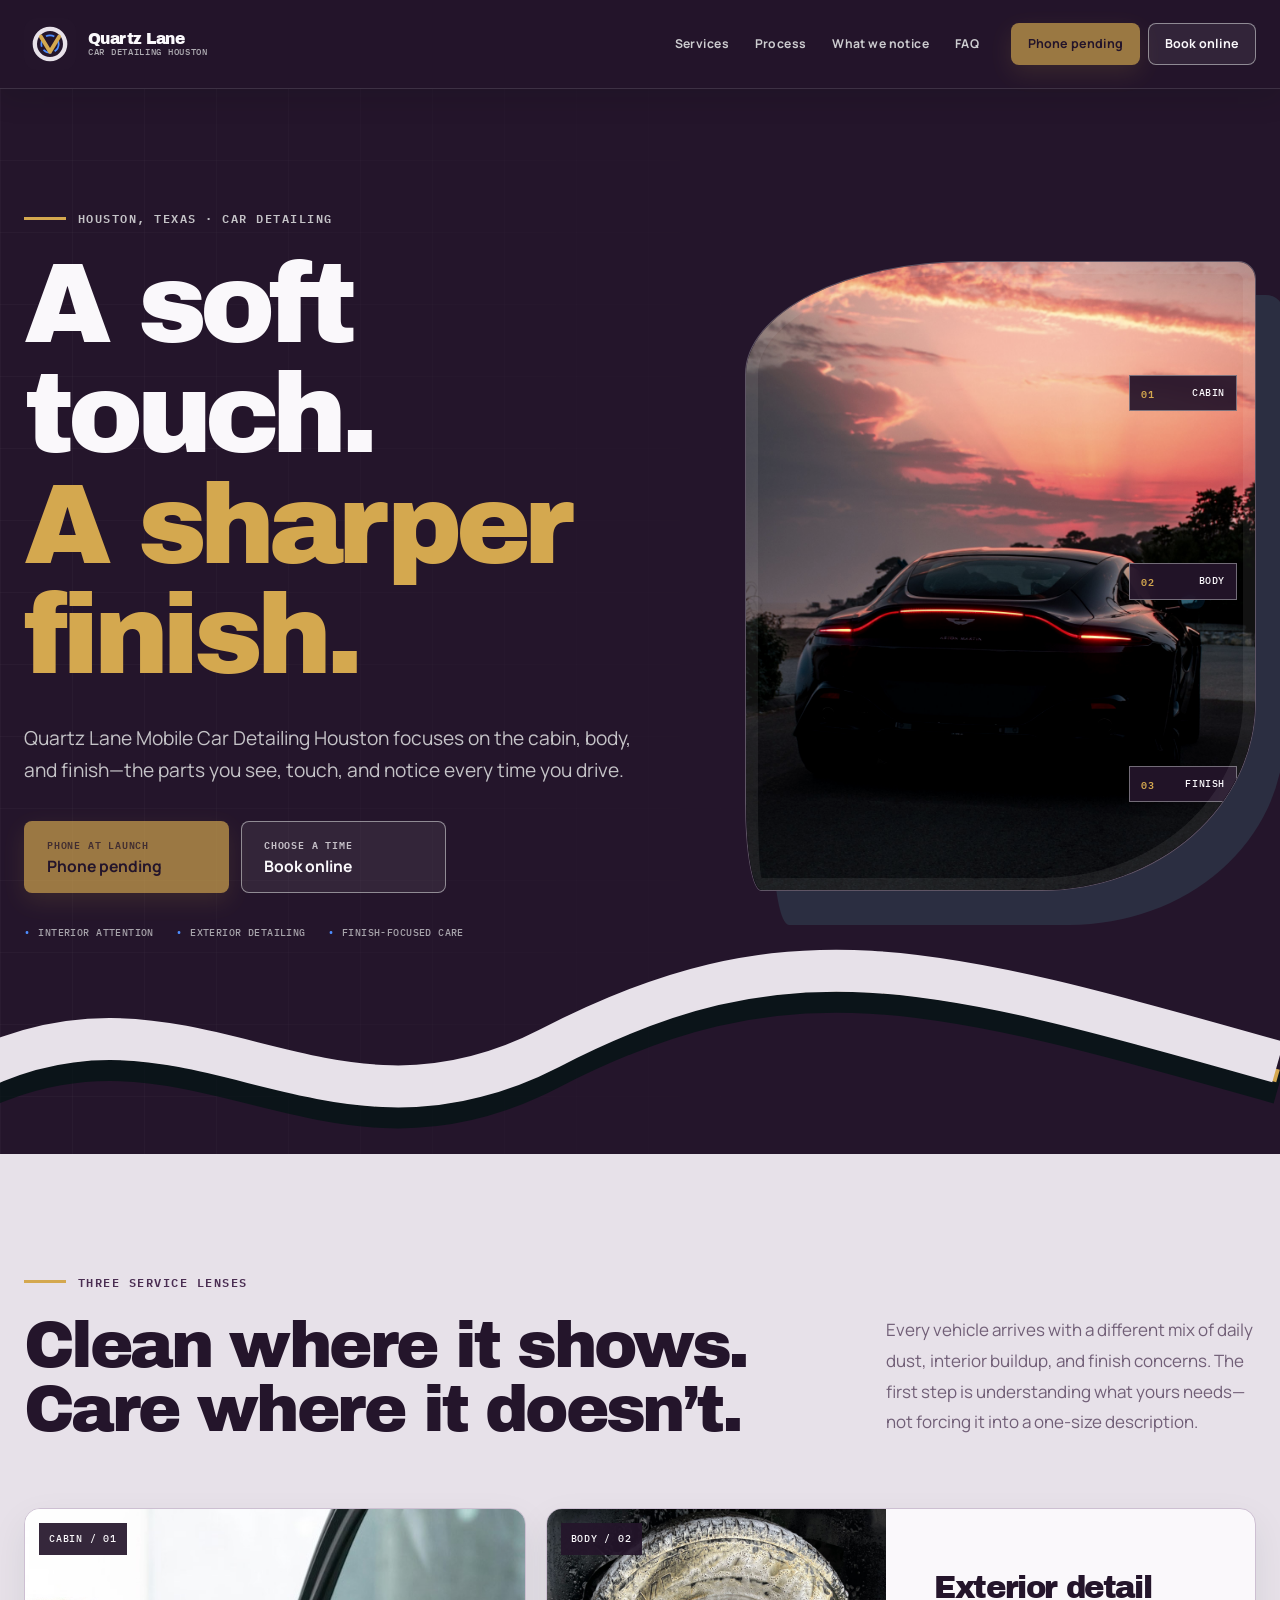
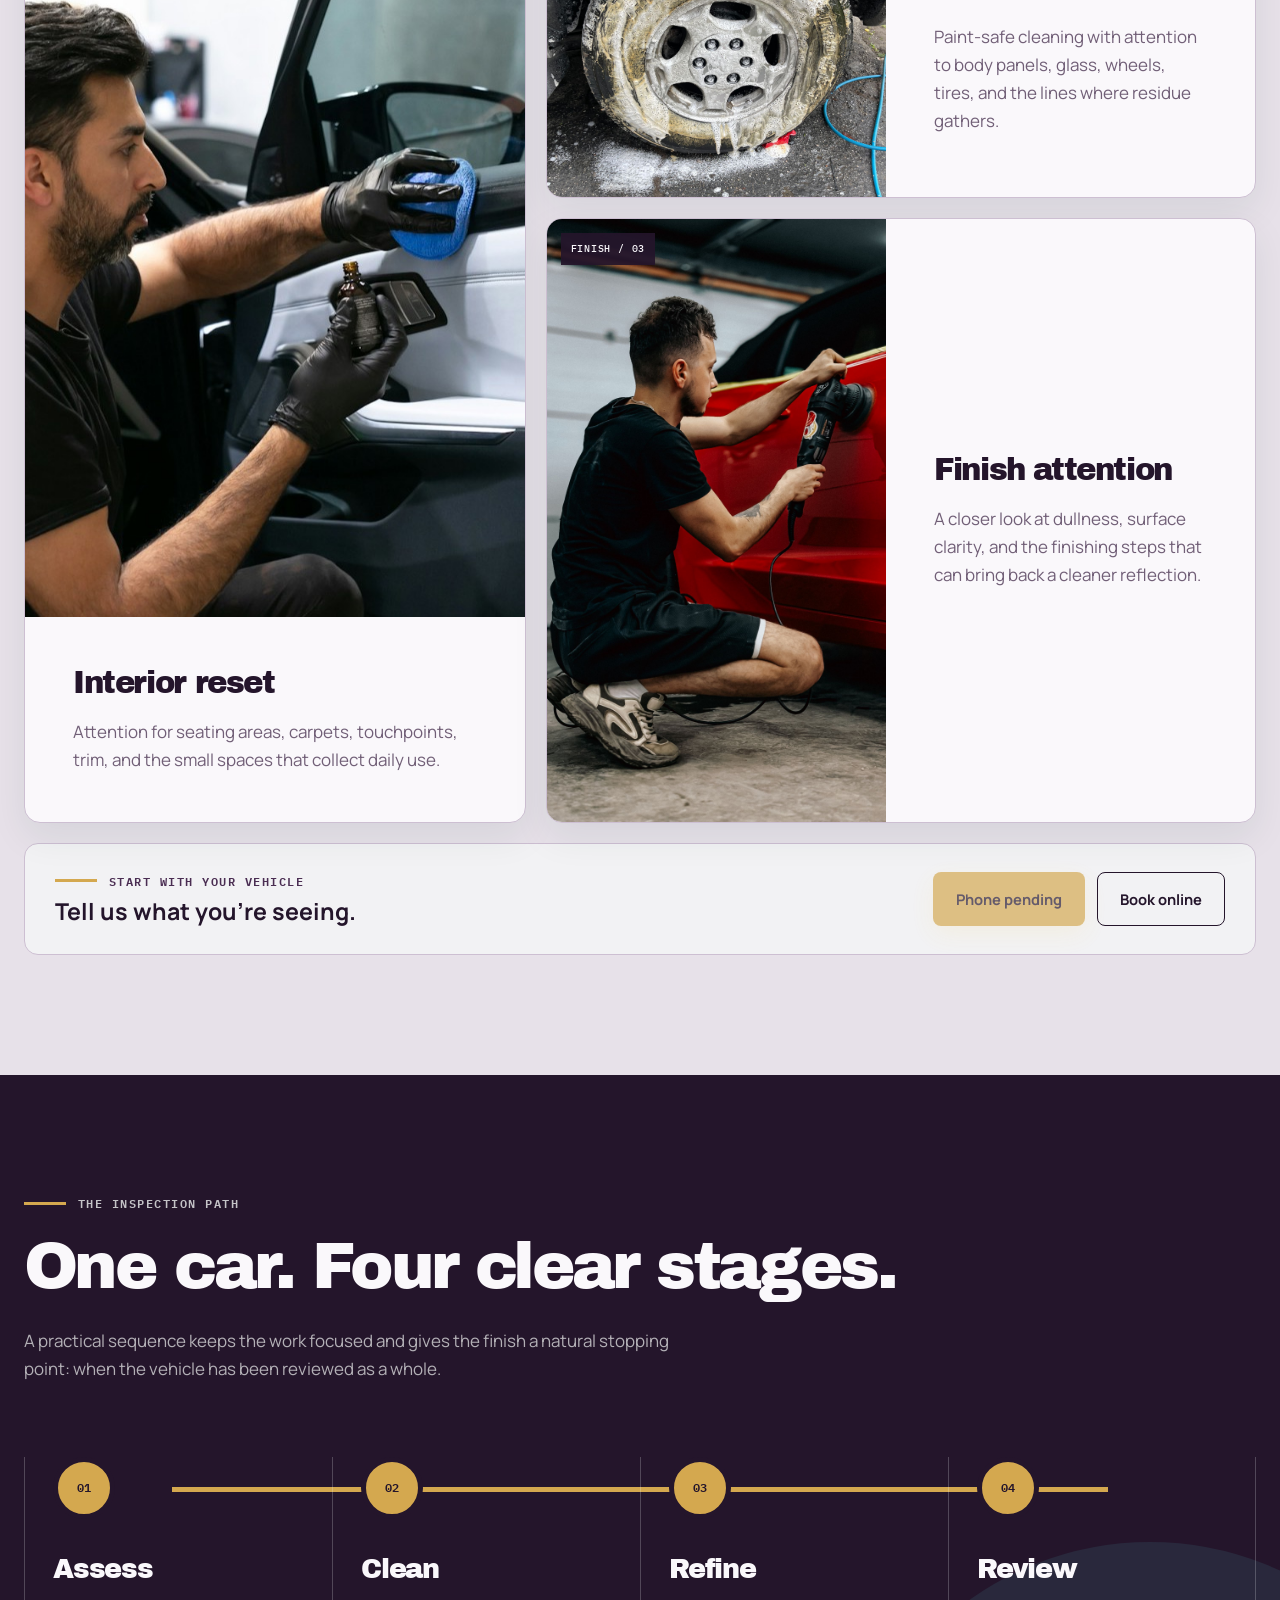
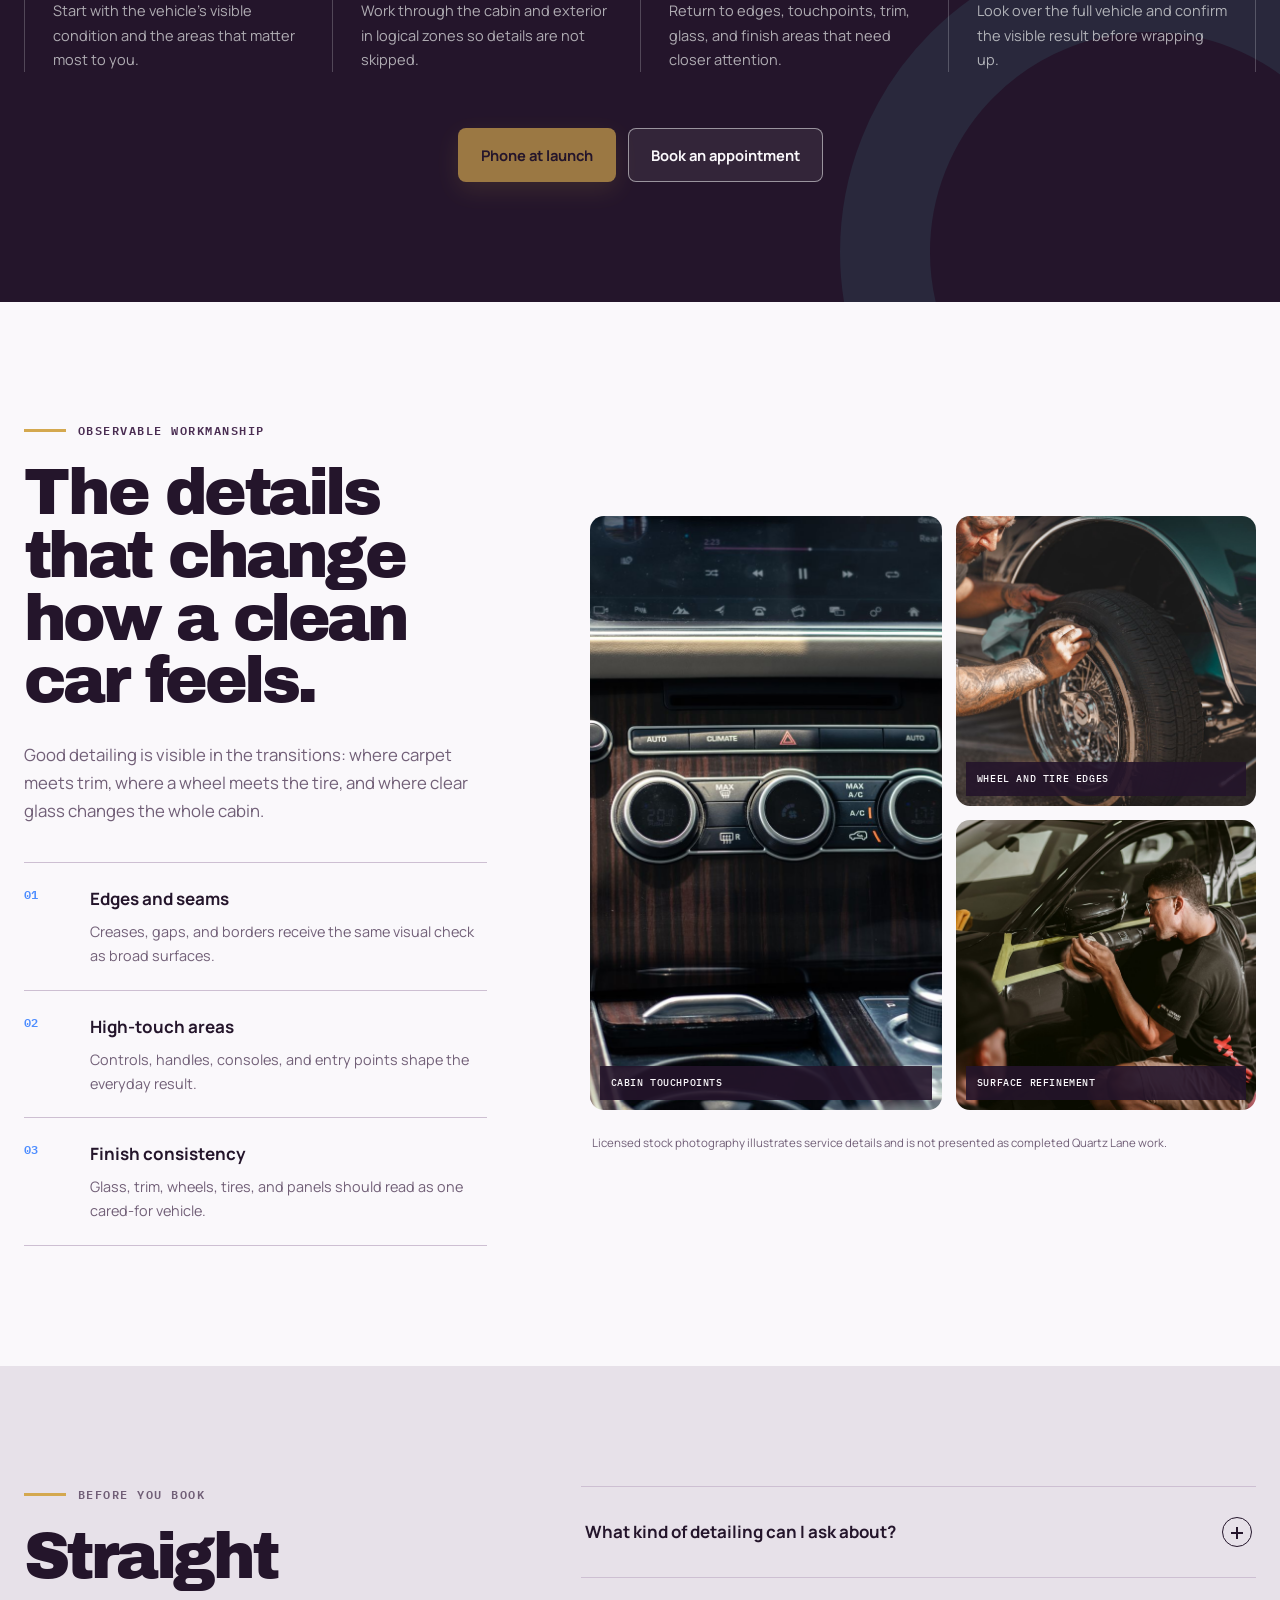
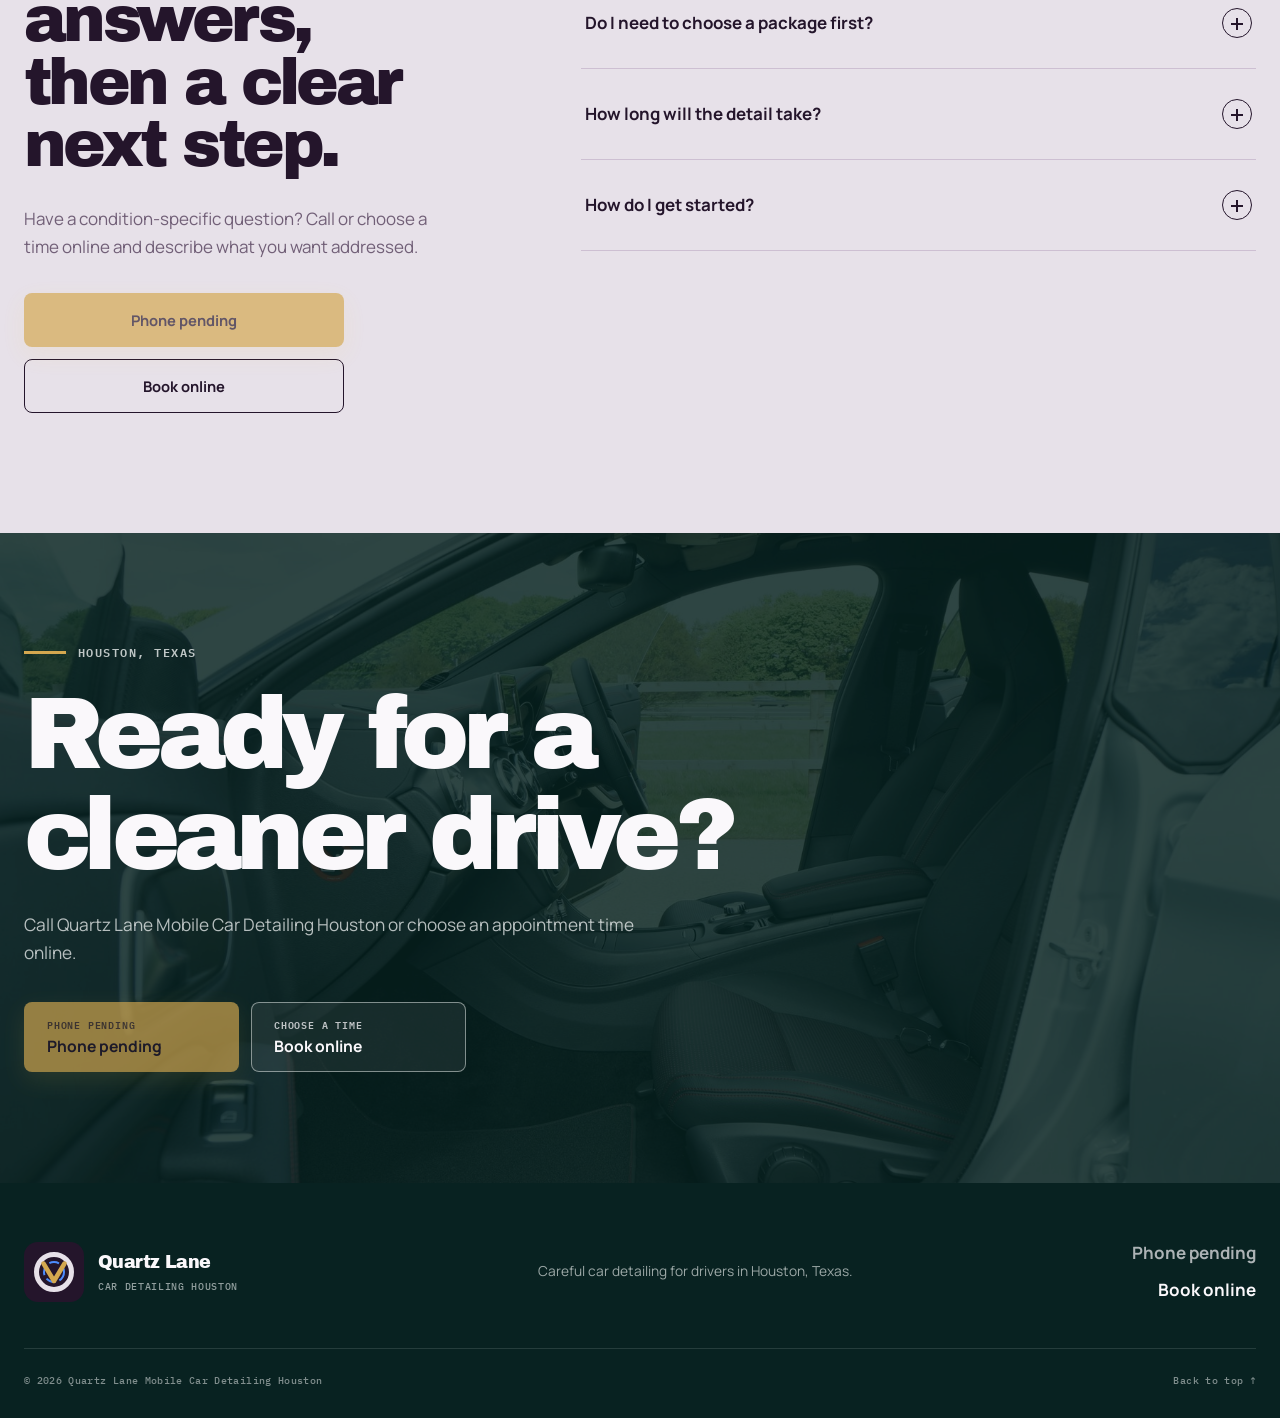
==== index.html @ 3e1e54d4 "feat: launch Quartz Lane website" ====
<!doctype html>
<html lang="en">
  <head>
    <meta charset="utf-8">
    <meta name="viewport" content="width=device-width, initial-scale=1">
    <title>Quartz Lane Mobile Car Detailing Houston | Call or Book</title>
    <meta name="description" content="Quartz Lane Mobile Car Detailing Houston offers careful interior, exterior, and finish-focused car detailing in Houston, Texas. Call or book online.">
    <meta name="theme-color" content="#24152b">
    <meta name="robots" content="index,follow,max-image-preview:large">
    <link rel="canonical" href="https://quartzlane.shop/">
    <link rel="icon" href="assets/favicon.svg" type="image/svg+xml">
    <link rel="preload" href="assets/fonts/archivo-black.ttf" as="font" type="font/ttf" crossorigin>
    <link rel="preload" href="assets/hero-foam-car.jpg" as="image">
    <link rel="stylesheet" href="styles.css">
    <meta property="og:type" content="website">
    <meta property="og:title" content="Quartz Lane Mobile Car Detailing Houston">
    <meta property="og:description" content="Careful car detailing for the cabin, body, and finish. Call or book online in Houston, Texas.">
    <meta property="og:url" content="https://quartzlane.shop/">
    <meta property="og:image" content="https://quartzlane.shop/assets/hero-foam-car.jpg">
    <meta property="og:locale" content="en_US">
    <meta name="twitter:card" content="summary_large_image">
    <script type="application/ld+json">
      {
        "@context": "https://schema.org",
        "@type": "LocalBusiness",
        "name": "Quartz Lane Mobile Car Detailing Houston",
        "url": "https://quartzlane.shop/",
        "description": "Careful interior, exterior, and finish-focused car detailing for drivers in Houston, Texas.",
        "areaServed": {
          "@type": "City",
          "name": "Houston, Texas"
        },
        "knowsAbout": [
          "Car detailing",
          "Interior car detailing",
          "Exterior car detailing",
          "Vehicle finish care"
        ]
      }
    </script>
  </head>
  <body>
    <a class="skip-link" href="#main-content">Skip to content</a>

    <header class="site-header" data-header>
      <div class="header-inner shell">
        <a class="brand" href="#top" aria-label="Quartz Lane home">
          <img src="assets/logo.svg" width="56" height="56" alt="">
          <span class="brand-copy">
            <strong>Quartz Lane</strong>
            <small>Car Detailing Houston</small>
          </span>
        </a>

        <button class="menu-toggle" type="button" aria-expanded="false" aria-controls="site-nav">
          <span class="menu-toggle-label">Menu</span>
          <span class="menu-icon" aria-hidden="true"><i></i><i></i></span>
        </button>

        <nav class="site-nav" id="site-nav" aria-label="Main navigation">
          <div class="nav-links">
            <a href="#services">Services</a>
            <a href="#process">Process</a>
            <a href="#details">What we notice</a>
            <a href="#questions">FAQ</a>
          </div>
          <div class="nav-actions">
            <a class="button button-call button-small" href="#contact" aria-disabled="true" aria-label="Call Quartz Lane at Phone pending">Phone pending</a>
            <a class="button button-book button-small" href="https://cal.com/sumitdatta/auto-detail-service">Book online</a>
          </div>
        </nav>
      </div>
    </header>

    <main id="main-content">
      <section class="hero" id="top">
        <div class="hero-grid shell">
          <div class="hero-copy">
            <p class="eyebrow light"><span></span> Houston, Texas · Car detailing</p>
            <h1>A soft touch. <em>A sharper finish.</em></h1>
            <p class="hero-lede">Quartz Lane Mobile Car Detailing Houston focuses on the cabin, body, and finish—the parts you see, touch, and notice every time you drive.</p>
            <div class="action-pair hero-actions">
              <a class="button button-call" href="#contact" aria-disabled="true">
                <span>Phone at launch</span>
                <strong>Phone pending</strong>
              </a>
              <a class="button button-book" href="https://cal.com/sumitdatta/auto-detail-service">
                <span>Choose a time</span>
                <strong>Book online</strong>
              </a>
            </div>
            <div class="hero-notes" aria-label="Service highlights">
              <span>Interior attention</span>
              <span>Exterior detailing</span>
              <span>Finish-focused care</span>
            </div>
          </div>

          <div class="hero-visual" aria-label="Vehicle finish shown in motion on a Houston road">
            <img src="assets/hero-foam-car.jpg" width="2200" height="3300" alt="A dark vehicle driving along a road at sunset">
            <div class="visual-label label-top"><b>01</b><span>Cabin</span></div>
            <div class="visual-label label-mid"><b>02</b><span>Body</span></div>
            <div class="visual-label label-bottom"><b>03</b><span>Finish</span></div>
          </div>
        </div>

        <svg class="waterline" viewBox="0 0 1600 220" preserveAspectRatio="none" aria-hidden="true">
          <path class="waterline-shadow" d="M-30 152 C260 18 425 238 720 116 S1190 30 1630 130"></path>
          <path class="waterline-sun" d="M-30 140 C260 6 425 226 720 104 S1190 18 1630 118"></path>
          <path class="waterline-glint" d="M-30 126 C260 -8 425 212 720 90 S1190 4 1630 104"></path>
        </svg>
      </section>

      <section class="services section" id="services">
        <div class="shell">
          <div class="section-heading split-heading">
            <div>
              <p class="eyebrow"><span></span> Three service lenses</p>
              <h2>Clean where it shows.<br>Care where it doesn’t.</h2>
            </div>
            <p>Every vehicle arrives with a different mix of daily dust, interior buildup, and finish concerns. The first step is understanding what yours needs—not forcing it into a one-size description.</p>
          </div>

          <div class="service-grid">
            <article class="service-card service-card-tall">
              <div class="service-photo">
                <img src="assets/clean-interior.jpg" width="1800" height="1200" loading="lazy" alt="Clean black vehicle seats and center console">
                <span class="photo-code">CABIN / 01</span>
              </div>
              <div class="service-copy">
                <h3>Interior reset</h3>
                <p>Attention for seating areas, carpets, touchpoints, trim, and the small spaces that collect daily use.</p>
              </div>
            </article>

            <article class="service-card">
              <div class="service-photo">
                <img src="assets/wheel-suds.jpg" width="1800" height="1200" loading="lazy" alt="A wheel being cleaned by hand with soap suds">
                <span class="photo-code">BODY / 02</span>
              </div>
              <div class="service-copy">
                <h3>Exterior detail</h3>
                <p>Paint-safe cleaning with attention to body panels, glass, wheels, tires, and the lines where residue gathers.</p>
              </div>
            </article>

            <article class="service-card service-card-wide">
              <div class="service-photo">
                <img src="assets/polish-closeup.jpg" width="1800" height="1200" loading="lazy" alt="A polishing machine moving across a dark vehicle panel">
                <span class="photo-code">FINISH / 03</span>
              </div>
              <div class="service-copy">
                <h3>Finish attention</h3>
                <p>A closer look at dullness, surface clarity, and the finishing steps that can bring back a cleaner reflection.</p>
              </div>
            </article>
          </div>

          <div class="service-contact contact-strip">
            <div>
              <p class="eyebrow"><span></span> Start with your vehicle</p>
              <h3>Tell us what you’re seeing.</h3>
            </div>
            <div class="action-pair compact-actions">
              <a class="button button-call" href="#contact" aria-disabled="true">Phone pending</a>
              <a class="button button-book dark-book" href="https://cal.com/sumitdatta/auto-detail-service">Book online</a>
            </div>
          </div>
        </div>
      </section>

      <section class="process section" id="process">
        <div class="shell">
          <div class="process-intro">
            <p class="eyebrow light"><span></span> The inspection path</p>
            <h2>One car. Four clear stages.</h2>
            <p>A practical sequence keeps the work focused and gives the finish a natural stopping point: when the vehicle has been reviewed as a whole.</p>
          </div>

          <ol class="process-track">
            <li>
              <span class="step-number">01</span>
              <div><h3>Assess</h3><p>Start with the vehicle’s visible condition and the areas that matter most to you.</p></div>
            </li>
            <li>
              <span class="step-number">02</span>
              <div><h3>Clean</h3><p>Work through the cabin and exterior in logical zones so details are not skipped.</p></div>
            </li>
            <li>
              <span class="step-number">03</span>
              <div><h3>Refine</h3><p>Return to edges, touchpoints, trim, glass, and finish areas that need closer attention.</p></div>
            </li>
            <li>
              <span class="step-number">04</span>
              <div><h3>Review</h3><p>Look over the full vehicle and confirm the visible result before wrapping up.</p></div>
            </li>
          </ol>

          <div class="process-actions action-pair">
            <a class="button button-call" href="#contact" aria-disabled="true">Phone at launch</a>
            <a class="button button-book button-book-light" href="https://cal.com/sumitdatta/auto-detail-service">Book an appointment</a>
          </div>
        </div>
      </section>

      <section class="details section" id="details">
        <div class="shell details-grid">
          <div class="details-copy">
            <p class="eyebrow"><span></span> Observable workmanship</p>
            <h2>The details that change how a clean car feels.</h2>
            <p class="details-lede">Good detailing is visible in the transitions: where carpet meets trim, where a wheel meets the tire, and where clear glass changes the whole cabin.</p>
            <ul class="inspection-list">
              <li><span>01</span><div><strong>Edges and seams</strong><p>Creases, gaps, and borders receive the same visual check as broad surfaces.</p></div></li>
              <li><span>02</span><div><strong>High-touch areas</strong><p>Controls, handles, consoles, and entry points shape the everyday result.</p></div></li>
              <li><span>03</span><div><strong>Finish consistency</strong><p>Glass, trim, wheels, tires, and panels should read as one cared-for vehicle.</p></div></li>
            </ul>
          </div>

          <div class="detail-gallery" aria-label="Car detailing service illustrations">
            <figure class="gallery-main">
              <img src="assets/dashboard-detail.jpg" width="1800" height="1200" loading="lazy" alt="Close view of a vehicle dashboard and steering wheel">
              <figcaption>Cabin touchpoints</figcaption>
            </figure>
            <figure>
              <img src="assets/wheel-detail.jpg" width="1800" height="1200" loading="lazy" alt="A vehicle wheel being cleaned with detailing tools">
              <figcaption>Wheel and tire edges</figcaption>
            </figure>
            <figure>
              <img src="assets/polishing-work.jpg" width="1800" height="1200" loading="lazy" alt="A detailer polishing the side panel of a vehicle">
              <figcaption>Surface refinement</figcaption>
            </figure>
            <p class="stock-note">Licensed stock photography illustrates service details and is not presented as completed Quartz Lane work.</p>
          </div>
        </div>
      </section>

      <section class="questions section" id="questions">
        <div class="shell questions-grid">
          <div class="questions-intro">
            <p class="eyebrow"><span></span> Before you book</p>
            <h2>Straight answers, then a clear next step.</h2>
            <p>Have a condition-specific question? Call or choose a time online and describe what you want addressed.</p>
            <div class="action-pair stacked-actions">
              <a class="button button-call" href="#contact" aria-disabled="true">Phone pending</a>
              <a class="button button-book dark-book" href="https://cal.com/sumitdatta/auto-detail-service">Book online</a>
            </div>
          </div>

          <div class="faq-list">
            <details>
              <summary>What kind of detailing can I ask about?<span aria-hidden="true"></span></summary>
              <p>Ask about interior cleaning, exterior detailing, wheel and tire attention, or finish-focused care. Vehicle condition varies, so confirm the right scope when you call or book.</p>
            </details>
            <details>
              <summary>Do I need to choose a package first?<span aria-hidden="true"></span></summary>
              <p>No. Start with what you notice about the vehicle and what you want improved. The appropriate service scope can be discussed from there.</p>
            </details>
            <details>
              <summary>How long will the detail take?<span aria-hidden="true"></span></summary>
              <p>Timing depends on vehicle size, condition, and the agreed scope. Ask about timing for your specific vehicle when you call or book online.</p>
            </details>
            <details>
              <summary>How do I get started?<span aria-hidden="true"></span></summary>
              <p>Call Quartz Lane at Phone pending or use the online appointment link. Both paths let you start with your vehicle and what it needs.</p>
            </details>
          </div>
        </div>
      </section>

      <section class="final-cta" id="contact">
        <div class="final-photo" aria-hidden="true">
          <img src="assets/interior-finish.jpg" width="1800" height="1196" loading="lazy" alt="">
        </div>
        <div class="shell final-inner">
          <p class="eyebrow light"><span></span> Houston, Texas</p>
          <h2>Ready for a cleaner drive?</h2>
          <p>Call Quartz Lane Mobile Car Detailing Houston or choose an appointment time online.</p>
          <div class="action-pair final-actions">
            <a class="button button-call" href="#contact" aria-disabled="true"><span>Phone pending</span><strong>Phone pending</strong></a>
            <a class="button button-book" href="https://cal.com/sumitdatta/auto-detail-service"><span>Choose a time</span><strong>Book online</strong></a>
          </div>
        </div>
      </section>
    </main>

    <footer class="site-footer">
      <div class="shell footer-grid">
        <div class="footer-brand">
          <img src="assets/logo.svg" width="64" height="64" alt="">
          <div><strong>Quartz Lane</strong><span>Car Detailing Houston</span></div>
        </div>
        <p>Careful car detailing for drivers in Houston, Texas.</p>
        <div class="footer-actions">
          <a href="#contact" aria-disabled="true">Phone pending</a>
          <a href="https://cal.com/sumitdatta/auto-detail-service">Book online</a>
        </div>
      </div>
      <div class="shell footer-bottom">
        <span>© <span data-year>2026</span> Quartz Lane Mobile Car Detailing Houston</span>
        <a href="#top">Back to top ↑</a>
      </div>
    </footer>

    <div class="mobile-sticky" aria-label="Contact options">
      <a class="sticky-call" href="#contact" aria-disabled="true"><span>Call</span><strong>Phone pending</strong></a>
      <a class="sticky-book" href="https://cal.com/sumitdatta/auto-detail-service"><span>Book</span><strong>Online</strong></a>
    </div>

    <script src="script.js" defer></script>
  </body>
</html>
---- styles.css ----
@font-face {
  font-family: "Archivo Black";
  src: url("assets/fonts/archivo-black.ttf") format("truetype");
  font-style: normal;
  font-weight: 400;
  font-display: swap;
}

/* Quartz Lane identity layer */
:root {
  --bayou: #24152b;
  --bayou-bright: #4a2d52;
  --ink: #24152b;
  --rain: #e7e1e9;
  --chrome: #faf8fb;
  --sun: #d4a84f;
  --sun-dark: #9b7425;
  --reflection: #4d8dff;
  --muted: #715f77;
  --line: #cdbfd2;
}

a[aria-disabled="true"] {
  pointer-events: none;
  cursor: not-allowed;
  opacity: 0.68;
}

@font-face {
  font-family: "Manrope";
  src: url("assets/fonts/manrope-400.ttf") format("truetype");
  font-style: normal;
  font-weight: 400;
  font-display: swap;
}

@font-face {
  font-family: "Manrope";
  src: url("assets/fonts/manrope-500.ttf") format("truetype");
  font-style: normal;
  font-weight: 500;
  font-display: swap;
}

@font-face {
  font-family: "Manrope";
  src: url("assets/fonts/manrope-600.ttf") format("truetype");
  font-style: normal;
  font-weight: 600;
  font-display: swap;
}

@font-face {
  font-family: "Manrope";
  src: url("assets/fonts/manrope-700.ttf") format("truetype");
  font-style: normal;
  font-weight: 700;
  font-display: swap;
}

@font-face {
  font-family: "IBM Plex Mono";
  src: url("assets/fonts/ibm-plex-mono-500.ttf") format("truetype");
  font-style: normal;
  font-weight: 500;
  font-display: swap;
}

@font-face {
  font-family: "IBM Plex Mono";
  src: url("assets/fonts/ibm-plex-mono-600.ttf") format("truetype");
  font-style: normal;
  font-weight: 600;
  font-display: swap;
}

:root {
  --bayou: #24152b;
  --bayou-bright: #4a2d52;
  --ink: #24152b;
  --rain: #e7e1e9;
  --chrome: #faf8fb;
  --sun: #d4a84f;
  --sun-dark: #9b7425;
  --reflection: #4d8dff;
  --muted: #715f77;
  --line: #cdbfd2;
  --white-line: rgba(247, 250, 249, 0.22);
  --shadow: 0 20px 55px rgba(36, 21, 43, 0.13);
  --shell: min(1240px, calc(100vw - 48px));
  --header-height: 88px;
}

*,
*::before,
*::after {
  box-sizing: border-box;
}

html {
  scroll-behavior: smooth;
  scroll-padding-top: calc(var(--header-height) + 24px);
}

body {
  margin: 0;
  background: var(--rain);
  color: var(--ink);
  font-family: "Manrope", Arial, sans-serif;
  font-size: 17px;
  line-height: 1.65;
  text-rendering: optimizeLegibility;
  -webkit-font-smoothing: antialiased;
}

body.menu-open {
  overflow: hidden;
}

img,
svg {
  display: block;
  max-width: 100%;
}

a {
  color: inherit;
  text-decoration: none;
}

button,
a {
  -webkit-tap-highlight-color: transparent;
}

:focus-visible {
  outline: 3px solid var(--sun);
  outline-offset: 4px;
}

h1,
h2,
h3,
p {
  margin-top: 0;
}

h1,
h2 {
  font-family: "Archivo Black", "Arial Black", sans-serif;
  font-weight: 400;
  letter-spacing: -0.055em;
  line-height: 0.98;
}

h2 {
  font-size: clamp(2.65rem, 5.1vw, 5.2rem);
}

h3 {
  font-size: 1.35rem;
  line-height: 1.2;
}

.shell {
  width: var(--shell);
  margin-inline: auto;
}

.section {
  padding: 120px 0;
}

.skip-link {
  position: fixed;
  z-index: 1000;
  top: 12px;
  left: 12px;
  padding: 12px 16px;
  background: var(--sun);
  color: var(--ink);
  font-weight: 800;
  transform: translateY(-160%);
  transition: transform 160ms ease;
}

.skip-link:focus {
  transform: translateY(0);
}

.eyebrow {
  display: flex;
  align-items: center;
  gap: 12px;
  margin-bottom: 24px;
  color: var(--bayou-bright);
  font-family: "IBM Plex Mono", monospace;
  font-size: 0.72rem;
  font-weight: 600;
  letter-spacing: 0.13em;
  line-height: 1.4;
  text-transform: uppercase;
}

.eyebrow > span {
  width: 42px;
  height: 3px;
  background: var(--sun);
}

.eyebrow.light {
  color: rgba(247, 250, 249, 0.76);
}

.button {
  min-height: 54px;
  display: inline-flex;
  align-items: center;
  justify-content: center;
  gap: 8px;
  padding: 15px 22px;
  border: 1px solid transparent;
  border-radius: 8px;
  font-size: 0.92rem;
  font-weight: 750;
  line-height: 1.1;
  text-align: center;
  transition: transform 160ms ease, background-color 160ms ease, border-color 160ms ease;
}

.button:hover {
  transform: translateY(-2px);
}

.button-call {
  background: var(--sun);
  color: var(--ink);
  box-shadow: 0 8px 24px rgba(242, 200, 75, 0.16);
}

.button-call:hover {
  background: #ffdb61;
}

.button-book {
  border-color: rgba(247, 250, 249, 0.48);
  background: rgba(247, 250, 249, 0.07);
  color: var(--chrome);
}

.button-book:hover {
  border-color: var(--chrome);
  background: rgba(247, 250, 249, 0.13);
}

.dark-book {
  border-color: var(--bayou);
  background: transparent;
  color: var(--bayou);
}

.dark-book:hover {
  background: var(--bayou);
  color: var(--chrome);
}

.button-book-light {
  border-color: rgba(247, 250, 249, 0.52);
}

.button-small {
  min-height: 42px;
  padding: 11px 16px;
  font-size: 0.78rem;
}

.action-pair {
  display: flex;
  flex-wrap: wrap;
  gap: 12px;
}

/* Header */
.site-header {
  position: fixed;
  z-index: 100;
  inset: 0 0 auto;
  min-height: var(--header-height);
  background: rgba(36, 21, 43, 0.97);
  color: var(--chrome);
  border-bottom: 1px solid rgba(247, 250, 249, 0.12);
  box-shadow: 0 8px 28px rgba(2, 18, 17, 0.14);
  backdrop-filter: blur(16px);
  -webkit-backdrop-filter: blur(16px);
}

.header-inner {
  min-height: var(--header-height);
  display: flex;
  align-items: center;
  justify-content: space-between;
  gap: 28px;
}

.brand {
  flex: 0 0 auto;
  display: flex;
  align-items: center;
  gap: 12px;
}

.brand img {
  width: 52px;
  height: 52px;
}

.brand-copy {
  display: grid;
  gap: 2px;
  line-height: 1;
}

.brand-copy strong {
  font-family: "Archivo Black", "Arial Black", sans-serif;
  font-size: 0.97rem;
  font-weight: 400;
  letter-spacing: -0.035em;
}

.brand-copy small {
  color: rgba(247, 250, 249, 0.66);
  font-family: "IBM Plex Mono", monospace;
  font-size: 0.55rem;
  letter-spacing: 0.08em;
  text-transform: uppercase;
}

.site-nav {
  flex: 1;
  display: flex;
  align-items: center;
  justify-content: flex-end;
  gap: 32px;
}

.nav-links,
.nav-actions {
  display: flex;
  align-items: center;
}

.nav-links {
  gap: clamp(14px, 2vw, 28px);
}

.nav-links a {
  color: rgba(247, 250, 249, 0.8);
  font-size: 0.76rem;
  font-weight: 700;
  letter-spacing: 0.035em;
}

.nav-links a:hover {
  color: var(--sun);
}

.nav-actions {
  gap: 8px;
}

.site-nav .button-call {
  color: var(--ink);
}

.site-nav .button-book {
  color: var(--chrome);
}

.menu-toggle {
  display: none;
  min-width: 76px;
  min-height: 42px;
  align-items: center;
  justify-content: center;
  gap: 10px;
  border: 1px solid rgba(247, 250, 249, 0.34);
  border-radius: 7px;
  background: var(--bayou-bright);
  color: var(--chrome);
  font-family: "IBM Plex Mono", monospace;
  font-size: 0.65rem;
  letter-spacing: 0.07em;
  text-transform: uppercase;
}

.menu-icon {
  display: grid;
  width: 18px;
  gap: 5px;
}

.menu-icon i {
  width: 18px;
  height: 2px;
  display: block;
  background: currentColor;
  transition: transform 160ms ease;
}

.menu-toggle[aria-expanded="true"] .menu-icon i:first-child {
  transform: translateY(3.5px) rotate(45deg);
}

.menu-toggle[aria-expanded="true"] .menu-icon i:last-child {
  transform: translateY(-3.5px) rotate(-45deg);
}

/* Hero */
.hero {
  position: relative;
  min-height: 850px;
  overflow: hidden;
  padding: calc(var(--header-height) + 74px) 0 164px;
  background: var(--bayou);
  color: var(--chrome);
}

.hero::before {
  content: "";
  position: absolute;
  inset: var(--header-height) 0 0;
  opacity: 0.16;
  background-image: linear-gradient(rgba(247, 250, 249, 0.18) 1px, transparent 1px), linear-gradient(90deg, rgba(247, 250, 249, 0.18) 1px, transparent 1px);
  background-size: 72px 72px;
  mask-image: linear-gradient(to right, black, transparent 62%);
  pointer-events: none;
}

.hero-grid {
  position: relative;
  z-index: 2;
  display: grid;
  grid-template-columns: minmax(0, 0.94fr) minmax(410px, 0.76fr);
  align-items: center;
  gap: clamp(50px, 7vw, 110px);
}

.hero-copy {
  padding: 48px 0;
}

.hero h1 {
  max-width: 820px;
  margin-bottom: 30px;
  font-size: clamp(4.5rem, 8.8vw, 8.4rem);
}

.hero h1 em {
  display: block;
  color: var(--sun);
  font-style: normal;
}

.hero-lede {
  max-width: 650px;
  margin-bottom: 34px;
  color: rgba(247, 250, 249, 0.76);
  font-size: clamp(1.05rem, 1.5vw, 1.25rem);
  line-height: 1.7;
}

.hero-actions .button {
  min-width: 205px;
  min-height: 72px;
  flex-direction: column;
  align-items: flex-start;
  padding: 16px 22px;
}

.hero-actions .button span,
.final-actions .button span {
  font-family: "IBM Plex Mono", monospace;
  font-size: 0.62rem;
  font-weight: 600;
  letter-spacing: 0.08em;
  opacity: 0.74;
  text-transform: uppercase;
}

.hero-actions .button strong,
.final-actions .button strong {
  font-size: 0.98rem;
}

.hero-notes {
  display: flex;
  flex-wrap: wrap;
  gap: 8px 22px;
  margin-top: 32px;
  color: rgba(247, 250, 249, 0.62);
  font-family: "IBM Plex Mono", monospace;
  font-size: 0.64rem;
  letter-spacing: 0.04em;
  text-transform: uppercase;
}

.hero-notes span::before {
  content: "•";
  margin-right: 8px;
  color: var(--reflection);
}

.hero-visual {
  position: relative;
  height: min(670px, 70vh);
  min-height: 570px;
  overflow: hidden;
  border: 1px solid rgba(247, 250, 249, 0.28);
  border-radius: 44% 18px 42% 16px / 18% 18px 30% 14%;
  box-shadow: 28px 34px 0 rgba(76, 153, 160, 0.19);
}

.hero-visual::after {
  content: "";
  position: absolute;
  inset: 0;
  border: 12px solid rgba(247, 250, 249, 0.07);
  border-radius: inherit;
  pointer-events: none;
}

.hero-visual img {
  width: 100%;
  height: 100%;
  object-fit: cover;
  object-position: 51% 48%;
  filter: saturate(0.78) contrast(1.04);
}

.visual-label {
  position: absolute;
  right: 18px;
  min-width: 108px;
  display: flex;
  align-items: center;
  justify-content: space-between;
  gap: 12px;
  padding: 9px 11px;
  border: 1px solid rgba(247, 250, 249, 0.38);
  background: rgba(36, 21, 43, 0.92);
  color: var(--chrome);
  font-family: "IBM Plex Mono", monospace;
  font-size: 0.62rem;
  letter-spacing: 0.06em;
  text-transform: uppercase;
  backdrop-filter: blur(8px);
}

.visual-label b {
  color: var(--sun);
}

.label-top { top: 18%; }
.label-mid { top: 48%; }
.label-bottom { bottom: 14%; }

.waterline {
  position: absolute;
  z-index: 3;
  right: -2%;
  bottom: -24px;
  left: -2%;
  width: 104%;
  height: 220px;
  overflow: visible;
}

.waterline path {
  fill: none;
  vector-effect: non-scaling-stroke;
}

.waterline-shadow {
  stroke: rgba(2, 20, 19, 0.7);
  stroke-width: 32;
}

.waterline-sun {
  stroke: var(--sun);
  stroke-width: 13;
}

.waterline-glint {
  stroke: var(--rain);
  stroke-width: 42;
}

/* Services */
.services {
  background: var(--rain);
}

.split-heading {
  display: grid;
  grid-template-columns: 1.5fr 0.7fr;
  align-items: end;
  gap: 70px;
  margin-bottom: 66px;
}

.section-heading h2 {
  margin-bottom: 0;
}

.split-heading > p {
  margin-bottom: 4px;
  color: var(--muted);
  line-height: 1.8;
}

.service-grid {
  display: grid;
  grid-template-columns: repeat(12, 1fr);
  grid-template-rows: repeat(2, minmax(290px, auto));
  gap: 20px;
}

.service-card {
  grid-column: 6 / 13;
  display: grid;
  grid-template-columns: minmax(240px, 0.92fr) 1fr;
  min-height: 290px;
  overflow: hidden;
  background: var(--chrome);
  border: 1px solid var(--line);
  border-radius: 16px;
  box-shadow: 0 14px 36px rgba(14, 58, 55, 0.08);
}

.service-card-tall {
  grid-column: 1 / 6;
  grid-row: 1 / 3;
  display: flex;
  flex-direction: column;
}

.service-card-wide {
  grid-row: 2;
}

.service-photo {
  position: relative;
  min-height: 270px;
  overflow: hidden;
}

.service-card-tall .service-photo {
  flex: 1;
  min-height: 500px;
}

.service-photo img {
  width: 100%;
  height: 100%;
  object-fit: cover;
  transition: transform 500ms cubic-bezier(0.22, 1, 0.36, 1);
}

.service-card:hover .service-photo img {
  transform: scale(1.025);
}

.photo-code {
  position: absolute;
  top: 14px;
  left: 14px;
  padding: 8px 10px;
  background: rgba(36, 21, 43, 0.92);
  color: var(--chrome);
  font-family: "IBM Plex Mono", monospace;
  font-size: 0.6rem;
  letter-spacing: 0.08em;
}

.service-copy {
  align-self: center;
  padding: clamp(28px, 4vw, 48px);
}

.service-copy h3 {
  margin-bottom: 16px;
  font-family: "Archivo Black", "Arial Black", sans-serif;
  font-size: clamp(1.6rem, 2.4vw, 2.4rem);
  font-weight: 400;
  letter-spacing: -0.045em;
}

.service-copy p {
  margin-bottom: 0;
  color: var(--muted);
}

.contact-strip {
  margin-top: 20px;
  padding: 28px 30px;
  display: flex;
  align-items: center;
  justify-content: space-between;
  gap: 32px;
  border: 1px solid var(--line);
  border-radius: 14px;
  background: rgba(247, 250, 249, 0.72);
}

.contact-strip .eyebrow {
  margin-bottom: 9px;
}

.contact-strip h3 {
  margin-bottom: 0;
  font-size: 1.45rem;
}

.compact-actions {
  flex: 0 0 auto;
}

/* Process */
.process {
  position: relative;
  overflow: hidden;
  background: var(--bayou);
  color: var(--chrome);
}

.process::after {
  content: "";
  position: absolute;
  right: -180px;
  bottom: -260px;
  width: 620px;
  height: 620px;
  border: 90px solid rgba(76, 153, 160, 0.14);
  border-radius: 50%;
}

.process .shell {
  position: relative;
  z-index: 1;
}

.process-intro {
  max-width: 880px;
  margin-bottom: 74px;
}

.process-intro h2 {
  margin-bottom: 28px;
}

.process-intro > p:last-child {
  max-width: 690px;
  color: rgba(247, 250, 249, 0.68);
}

.process-track {
  position: relative;
  display: grid;
  grid-template-columns: repeat(4, 1fr);
  gap: 0;
  margin: 0;
  padding: 0;
  list-style: none;
}

.process-track::before {
  content: "";
  position: absolute;
  top: 30px;
  right: 12%;
  left: 12%;
  height: 5px;
  background: var(--sun);
}

.process-track li {
  position: relative;
  padding: 0 28px;
  border-left: 1px solid var(--white-line);
}

.process-track li:last-child {
  border-right: 1px solid var(--white-line);
}

.step-number {
  position: relative;
  z-index: 2;
  width: 62px;
  height: 62px;
  display: grid;
  place-items: center;
  margin-bottom: 34px;
  border: 5px solid var(--bayou);
  border-radius: 50%;
  background: var(--sun);
  color: var(--ink);
  font-family: "IBM Plex Mono", monospace;
  font-size: 0.75rem;
  font-weight: 700;
}

.process-track h3 {
  margin-bottom: 12px;
  font-family: "Archivo Black", "Arial Black", sans-serif;
  font-size: 1.7rem;
  font-weight: 400;
  letter-spacing: -0.045em;
}

.process-track p {
  margin-bottom: 0;
  color: rgba(247, 250, 249, 0.66);
  font-size: 0.91rem;
  line-height: 1.7;
}

.process-actions {
  margin-top: 56px;
  justify-content: center;
}

/* Details */
.details {
  background: var(--chrome);
}

.details-grid {
  display: grid;
  grid-template-columns: 0.82fr 1.18fr;
  align-items: center;
  gap: clamp(54px, 8vw, 110px);
}

.details-copy h2 {
  margin-bottom: 28px;
  font-size: clamp(2.9rem, 5vw, 5.4rem);
}

.details-lede {
  margin-bottom: 38px;
  color: var(--muted);
  font-size: 1.05rem;
}

.inspection-list {
  margin: 0;
  padding: 0;
  border-top: 1px solid var(--line);
  list-style: none;
}

.inspection-list li {
  display: grid;
  grid-template-columns: 48px 1fr;
  gap: 18px;
  padding: 22px 0;
  border-bottom: 1px solid var(--line);
}

.inspection-list > li > span {
  color: var(--reflection);
  font-family: "IBM Plex Mono", monospace;
  font-size: 0.72rem;
  font-weight: 700;
}

.inspection-list strong {
  display: block;
  margin-bottom: 7px;
}

.inspection-list p {
  margin: 0;
  color: var(--muted);
  font-size: 0.9rem;
}

.detail-gallery {
  display: grid;
  grid-template-columns: 1.08fr 0.92fr;
  grid-template-rows: 290px 290px auto;
  gap: 14px;
}

.detail-gallery figure {
  position: relative;
  margin: 0;
  overflow: hidden;
  border-radius: 14px;
  background: var(--bayou);
}

.detail-gallery .gallery-main {
  grid-row: 1 / 3;
}

.detail-gallery img {
  width: 100%;
  height: 100%;
  object-fit: cover;
}

.detail-gallery figcaption {
  position: absolute;
  right: 10px;
  bottom: 10px;
  left: 10px;
  padding: 9px 11px;
  background: rgba(36, 21, 43, 0.9);
  color: var(--chrome);
  font-family: "IBM Plex Mono", monospace;
  font-size: 0.62rem;
  letter-spacing: 0.06em;
  text-transform: uppercase;
}

.stock-note {
  grid-column: 1 / -1;
  margin: 0;
  padding: 10px 2px 0;
  color: var(--muted);
  font-size: 0.72rem;
  line-height: 1.55;
}

/* FAQ */
.questions {
  background: var(--rain);
}

.questions-grid {
  display: grid;
  grid-template-columns: 0.7fr 1.1fr;
  gap: clamp(60px, 10vw, 150px);
}

.questions-intro h2 {
  margin-bottom: 28px;
  font-size: clamp(2.8rem, 5vw, 5.1rem);
}

.questions-intro > p {
  color: var(--muted);
}

.stacked-actions {
  align-items: stretch;
  flex-direction: column;
  max-width: 320px;
  margin-top: 32px;
}

.faq-list {
  border-top: 1px solid var(--line);
}

.faq-list details {
  border-bottom: 1px solid var(--line);
}

.faq-list summary {
  min-height: 90px;
  display: flex;
  align-items: center;
  justify-content: space-between;
  gap: 24px;
  padding: 20px 4px;
  cursor: pointer;
  font-size: 1.06rem;
  font-weight: 700;
  list-style: none;
}

.faq-list summary::-webkit-details-marker {
  display: none;
}

.faq-list summary span {
  position: relative;
  flex: 0 0 30px;
  width: 30px;
  height: 30px;
  border: 1px solid var(--bayou);
  border-radius: 50%;
}

.faq-list summary span::before,
.faq-list summary span::after {
  content: "";
  position: absolute;
  top: 14px;
  left: 8px;
  width: 12px;
  height: 2px;
  background: var(--bayou);
}

.faq-list summary span::after {
  transform: rotate(90deg);
  transition: transform 160ms ease;
}

.faq-list details[open] summary span::after {
  transform: rotate(0deg);
}

.faq-list details p {
  max-width: 690px;
  margin: -2px 50px 26px 4px;
  color: var(--muted);
}

/* Final CTA */
.final-cta {
  position: relative;
  min-height: 650px;
  display: grid;
  align-items: center;
  overflow: hidden;
  background: var(--bayou);
  color: var(--chrome);
}

.final-photo {
  position: absolute;
  inset: 0;
}

.final-photo::after {
  content: "";
  position: absolute;
  inset: 0;
  background: rgba(7, 34, 32, 0.84);
}

.final-photo img {
  width: 100%;
  height: 100%;
  object-fit: cover;
  object-position: center 60%;
  filter: saturate(0.62);
}

.final-inner {
  position: relative;
  z-index: 1;
  padding: 110px 0;
}

.final-inner h2 {
  max-width: 860px;
  margin-bottom: 26px;
  font-size: clamp(4rem, 8vw, 8.5rem);
}

.final-inner > p:not(.eyebrow) {
  max-width: 620px;
  margin-bottom: 34px;
  color: rgba(247, 250, 249, 0.72);
  font-size: 1.08rem;
}

.final-actions .button {
  min-width: 215px;
  min-height: 70px;
  flex-direction: column;
  align-items: flex-start;
}

/* Footer */
.site-footer {
  padding: 56px 0 28px;
  background: #082221;
  color: var(--chrome);
}

.footer-grid {
  display: grid;
  grid-template-columns: 1.15fr 0.85fr 0.8fr;
  align-items: center;
  gap: 45px;
  padding-bottom: 44px;
}

.footer-brand {
  display: flex;
  align-items: center;
  gap: 14px;
}

.footer-brand img {
  width: 60px;
  height: 60px;
}

.footer-brand div {
  display: grid;
  gap: 2px;
}

.footer-brand strong {
  font-family: "Archivo Black", "Arial Black", sans-serif;
  font-size: 1.1rem;
  font-weight: 400;
  letter-spacing: -0.04em;
}

.footer-brand span {
  color: rgba(247, 250, 249, 0.58);
  font-family: "IBM Plex Mono", monospace;
  font-size: 0.6rem;
  letter-spacing: 0.07em;
  text-transform: uppercase;
}

.footer-grid > p {
  margin: 0;
  color: rgba(247, 250, 249, 0.62);
  font-size: 0.86rem;
}

.footer-actions {
  display: grid;
  justify-items: end;
  gap: 9px;
  font-weight: 700;
}

.footer-actions a:hover,
.footer-bottom a:hover {
  color: var(--sun);
}

.footer-bottom {
  display: flex;
  justify-content: space-between;
  gap: 30px;
  padding-top: 24px;
  border-top: 1px solid rgba(247, 250, 249, 0.12);
  color: rgba(247, 250, 249, 0.5);
  font-family: "IBM Plex Mono", monospace;
  font-size: 0.62rem;
  letter-spacing: 0.035em;
}

.mobile-sticky {
  display: none;
}

@media (max-width: 1120px) {
  :root {
    --shell: min(100% - 36px, 1240px);
  }

  .brand-copy {
    display: none;
  }

  .site-nav {
    gap: 20px;
  }

  .hero-grid {
    grid-template-columns: minmax(0, 1fr) minmax(360px, 0.72fr);
    gap: 46px;
  }

  .hero h1 {
    font-size: clamp(4.1rem, 8.5vw, 6.7rem);
  }

  .service-card {
    grid-template-columns: 0.95fr 1fr;
  }

  .detail-gallery {
    grid-template-rows: 245px 245px auto;
  }
}

@media (max-width: 980px) {
  :root {
    --header-height: 76px;
  }

  .section {
    padding: 92px 0;
  }

  .site-header {
    min-height: var(--header-height);
    background: #24152b;
  }

  .header-inner {
    min-height: var(--header-height);
  }

  .brand-copy {
    display: grid;
  }

  .menu-toggle {
    display: inline-flex;
  }

  .site-nav {
    position: fixed;
    z-index: 99;
    top: var(--header-height);
    right: 0;
    left: 0;
    max-height: calc(100svh - var(--header-height));
    display: none;
    align-items: stretch;
    overflow-y: auto;
    padding: 24px max(18px, calc((100vw - var(--shell)) / 2)) 32px;
    background: #24152b;
    border-top: 1px solid rgba(247, 250, 249, 0.14);
    box-shadow: 0 28px 60px rgba(2, 18, 17, 0.35);
  }

  .site-nav.is-open {
    display: flex;
    flex-direction: column;
  }

  .nav-links {
    display: grid;
    gap: 0;
  }

  .nav-links a {
    padding: 16px 2px;
    border-bottom: 1px solid rgba(247, 250, 249, 0.14);
    color: var(--chrome);
    font-size: 0.95rem;
  }

  .nav-actions {
    align-items: stretch;
    margin-top: 20px;
  }

  .nav-actions .button {
    min-height: 52px;
    flex: 1;
  }

  .hero {
    min-height: auto;
    padding-top: calc(var(--header-height) + 66px);
  }

  .hero-grid {
    grid-template-columns: 1fr;
  }

  .hero-copy {
    max-width: 760px;
    padding: 18px 0 0;
  }

  .hero-visual {
    width: min(660px, 88%);
    height: 590px;
    min-height: 0;
    margin-left: auto;
  }

  .split-heading,
  .details-grid,
  .questions-grid {
    grid-template-columns: 1fr;
  }

  .split-heading {
    gap: 28px;
  }

  .split-heading > p {
    max-width: 690px;
  }

  .service-grid {
    grid-template-rows: auto;
  }

  .service-card,
  .service-card-tall,
  .service-card-wide {
    grid-column: 1 / -1;
    grid-row: auto;
    display: grid;
    grid-template-columns: minmax(280px, 0.95fr) 1fr;
  }

  .service-card-tall .service-photo,
  .service-photo {
    min-height: 310px;
  }

  .process-track {
    grid-template-columns: repeat(2, 1fr);
    row-gap: 60px;
  }

  .process-track::before {
    display: none;
  }

  .process-track li:nth-child(3) {
    border-left: 1px solid var(--white-line);
  }

  .process-track li:nth-child(2) {
    border-right: 1px solid var(--white-line);
  }

  .details-grid {
    gap: 62px;
  }

  .details-copy {
    max-width: 770px;
  }

  .detail-gallery {
    grid-template-rows: 330px 330px auto;
  }

  .questions-grid {
    gap: 58px;
  }

  .questions-intro {
    max-width: 760px;
  }

  .stacked-actions {
    max-width: none;
    flex-direction: row;
  }

  .footer-grid {
    grid-template-columns: 1fr 1fr;
  }

  .footer-grid > p {
    display: none;
  }
}

@media (max-width: 700px) {
  :root {
    --shell: calc(100vw - 28px);
  }

  html {
    scroll-padding-top: calc(var(--header-height) + 14px);
  }

  body {
    padding-bottom: 70px;
    font-size: 16px;
  }

  .section {
    padding: 76px 0;
  }

  .brand img {
    width: 44px;
    height: 44px;
  }

  .brand-copy strong {
    font-size: 0.84rem;
  }

  .brand-copy small {
    font-size: 0.48rem;
  }

  .menu-toggle {
    min-width: 68px;
  }

  .menu-toggle-label {
    position: absolute;
    width: 1px;
    height: 1px;
    overflow: hidden;
    clip: rect(0 0 0 0);
  }

  .eyebrow {
    gap: 9px;
    margin-bottom: 18px;
    font-size: 0.63rem;
  }

  .eyebrow > span {
    width: 30px;
  }

  h2 {
    font-size: clamp(2.65rem, 14vw, 4.4rem);
  }

  .hero {
    padding-top: calc(var(--header-height) + 42px);
    padding-bottom: 126px;
  }

  .hero::before {
    background-size: 52px 52px;
  }

  .hero-grid {
    gap: 42px;
  }

  .hero h1 {
    margin-bottom: 22px;
    font-size: clamp(3.5rem, 18vw, 5.25rem);
  }

  .hero-lede {
    font-size: 1rem;
  }

  .hero-actions,
  .final-actions {
    flex-direction: column;
  }

  .hero-actions .button,
  .final-actions .button {
    width: 100%;
    min-width: 0;
  }

  .hero-notes {
    display: grid;
  }

  .hero-visual {
    width: calc(100% - 10px);
    height: 470px;
    margin: 0 0 0 auto;
    border-radius: 38% 12px 32% 12px / 14% 12px 22% 12px;
    box-shadow: 12px 18px 0 rgba(76, 153, 160, 0.19);
  }

  .visual-label {
    right: 10px;
    min-width: 92px;
    font-size: 0.54rem;
  }

  .waterline {
    bottom: -50px;
    height: 180px;
  }

  .split-heading {
    margin-bottom: 42px;
  }

  .section-heading h2 br {
    display: none;
  }

  .service-grid {
    display: grid;
    gap: 14px;
  }

  .service-card,
  .service-card-tall,
  .service-card-wide {
    display: flex;
    flex-direction: column;
  }

  .service-card-tall .service-photo,
  .service-photo {
    flex: none;
    min-height: 260px;
    aspect-ratio: 4 / 3;
  }

  .service-copy {
    padding: 27px 24px 30px;
  }

  .service-copy h3 {
    font-size: 1.7rem;
  }

  .contact-strip {
    align-items: stretch;
    flex-direction: column;
    padding: 24px 20px;
  }

  .compact-actions,
  .stacked-actions {
    flex-direction: column;
  }

  .compact-actions .button,
  .stacked-actions .button {
    width: 100%;
  }

  .process-intro {
    margin-bottom: 48px;
  }

  .process-track {
    grid-template-columns: 1fr;
    gap: 0;
  }

  .process-track li,
  .process-track li:nth-child(2),
  .process-track li:nth-child(3),
  .process-track li:last-child {
    display: grid;
    grid-template-columns: 58px 1fr;
    gap: 18px;
    padding: 26px 0;
    border: 0;
    border-top: 1px solid var(--white-line);
  }

  .process-track li:last-child {
    border-bottom: 1px solid var(--white-line);
  }

  .step-number {
    width: 46px;
    height: 46px;
    margin: 0;
    border-width: 3px;
    font-size: 0.65rem;
  }

  .process-track h3 {
    margin-bottom: 7px;
    font-size: 1.45rem;
  }

  .process-actions {
    align-items: stretch;
    flex-direction: column;
    margin-top: 38px;
  }

  .details-grid,
  .questions-grid {
    gap: 48px;
  }

  .details-copy h2,
  .questions-intro h2 {
    font-size: clamp(2.65rem, 13.5vw, 4.1rem);
  }

  .inspection-list li {
    grid-template-columns: 38px 1fr;
    gap: 10px;
  }

  .detail-gallery {
    grid-template-columns: 1fr 1fr;
    grid-template-rows: 330px 190px auto;
    gap: 9px;
  }

  .detail-gallery .gallery-main {
    grid-column: 1 / -1;
    grid-row: auto;
  }

  .detail-gallery figcaption {
    right: 7px;
    bottom: 7px;
    left: 7px;
    font-size: 0.53rem;
  }

  .faq-list summary {
    min-height: 78px;
    font-size: 0.98rem;
  }

  .faq-list details p {
    margin-right: 28px;
  }

  .final-cta {
    min-height: 620px;
  }

  .final-inner {
    padding: 84px 0;
  }

  .final-inner h2 {
    font-size: clamp(3.7rem, 18vw, 5.6rem);
  }

  .site-footer {
    padding-top: 44px;
  }

  .footer-grid {
    grid-template-columns: 1fr;
    gap: 28px;
  }

  .footer-actions {
    justify-items: start;
  }

  .footer-bottom {
    align-items: flex-start;
    flex-direction: column;
    gap: 12px;
  }

  .mobile-sticky {
    position: fixed;
    z-index: 200;
    right: 0;
    bottom: 0;
    left: 0;
    height: 70px;
    display: grid;
    grid-template-columns: 1.15fr 0.85fr;
    border-top: 1px solid rgba(247, 250, 249, 0.2);
    box-shadow: 0 -12px 30px rgba(2, 18, 17, 0.24);
  }

  .mobile-sticky a {
    display: flex;
    align-items: center;
    justify-content: center;
    flex-direction: column;
    gap: 2px;
    font-size: 0.72rem;
    line-height: 1.05;
  }

  .mobile-sticky span {
    font-family: "IBM Plex Mono", monospace;
    font-size: 0.55rem;
    letter-spacing: 0.08em;
    text-transform: uppercase;
  }

  .sticky-call {
    background: var(--sun);
    color: var(--ink);
  }

  .sticky-book {
    background: var(--bayou);
    color: var(--chrome);
  }
}

@media (max-width: 420px) {
  .brand-copy strong {
    max-width: 150px;
    overflow: hidden;
    text-overflow: ellipsis;
    white-space: nowrap;
  }

  .hero h1 {
    font-size: clamp(3.25rem, 17.8vw, 4.5rem);
  }

  .detail-gallery {
    grid-template-rows: 270px 165px auto;
  }
}

@media (prefers-reduced-motion: reduce) {
  html {
    scroll-behavior: auto;
  }

  *,
  *::before,
  *::after {
    animation-duration: 0.01ms !important;
    animation-iteration-count: 1 !important;
    transition-duration: 0.01ms !important;
  }
}
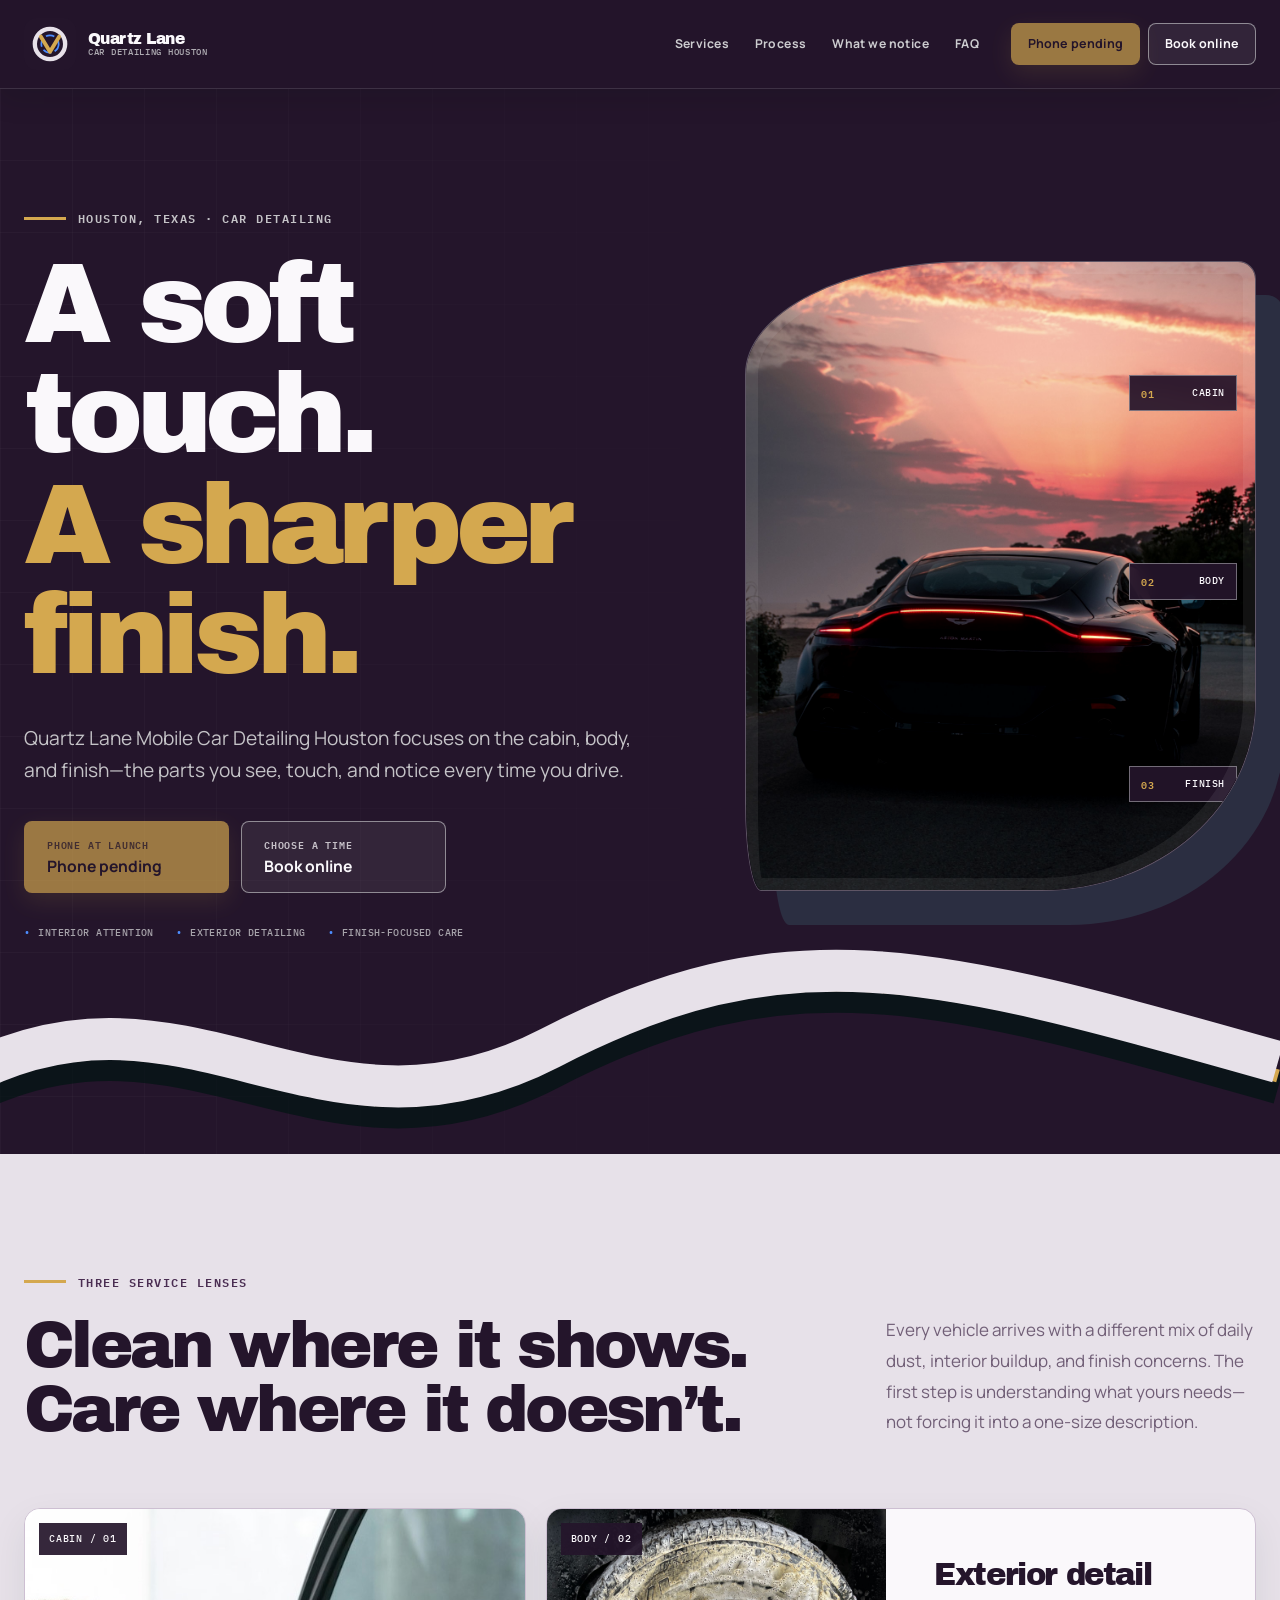
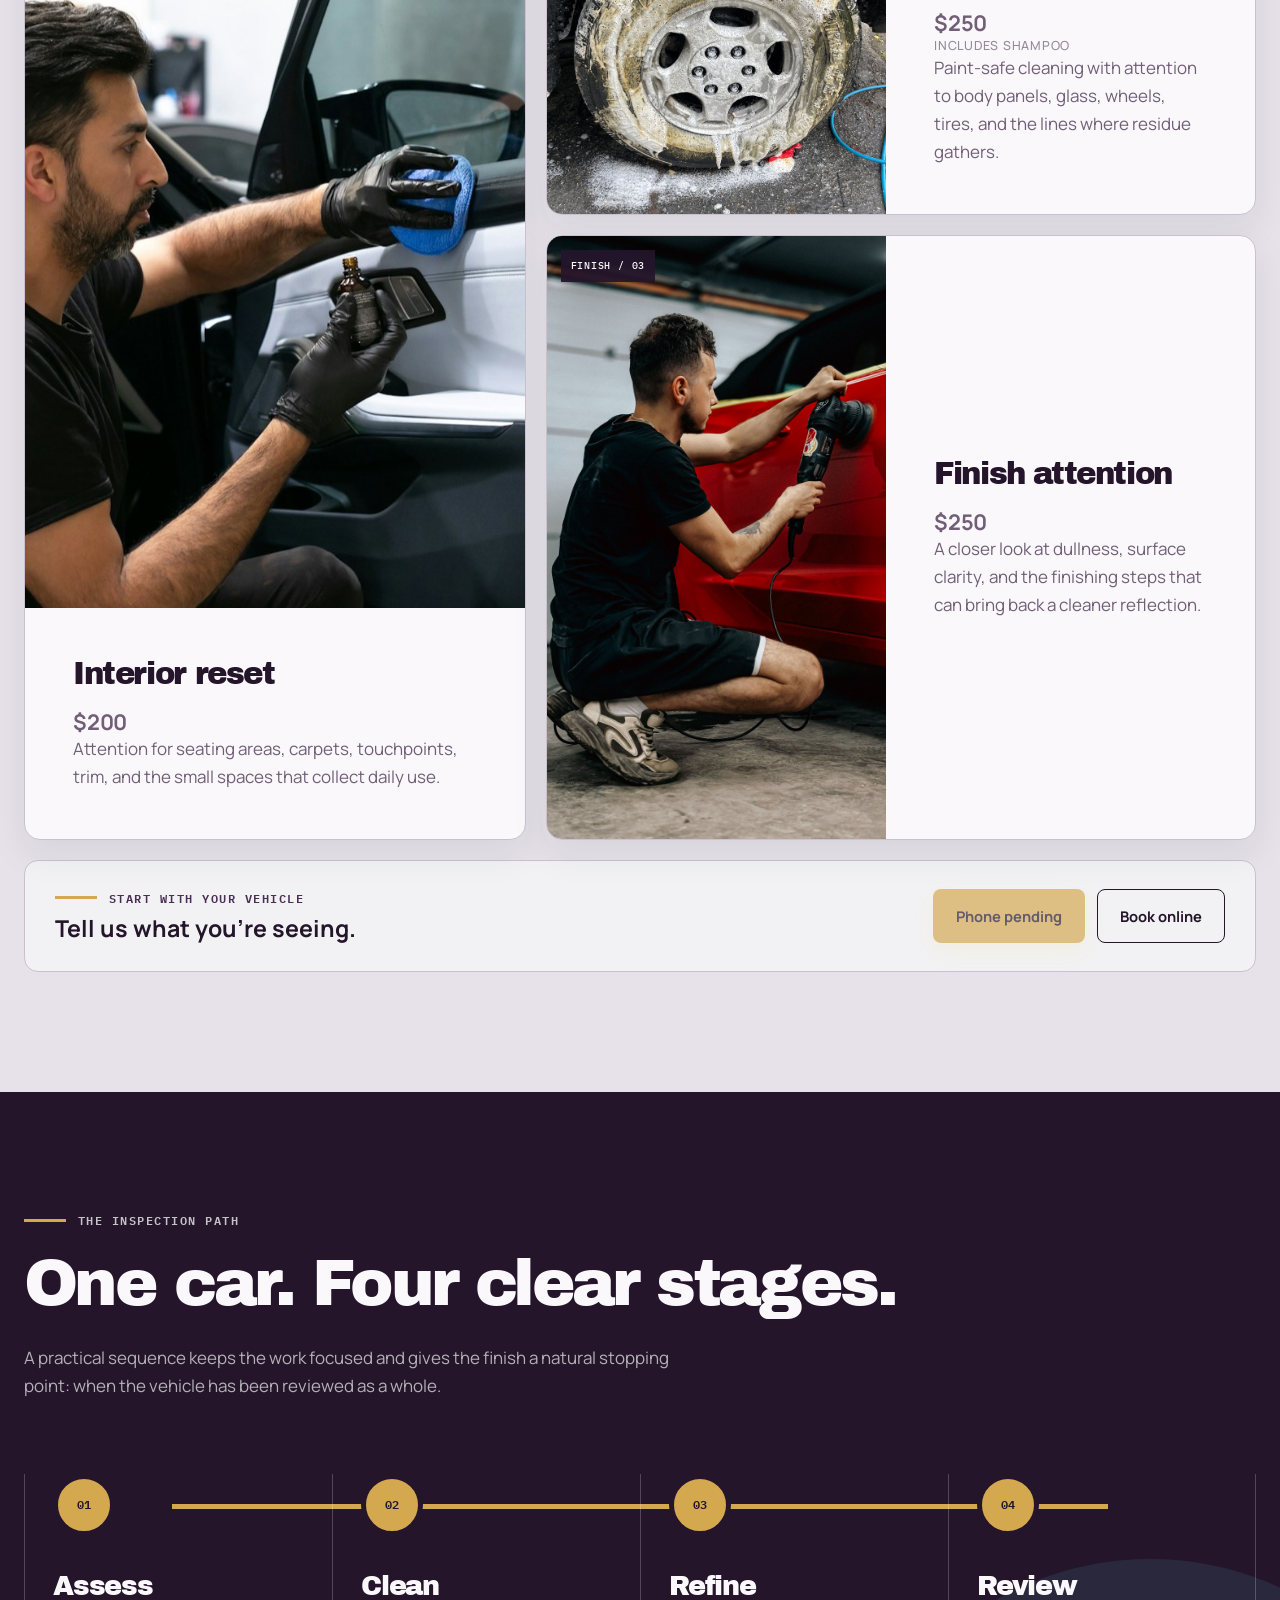
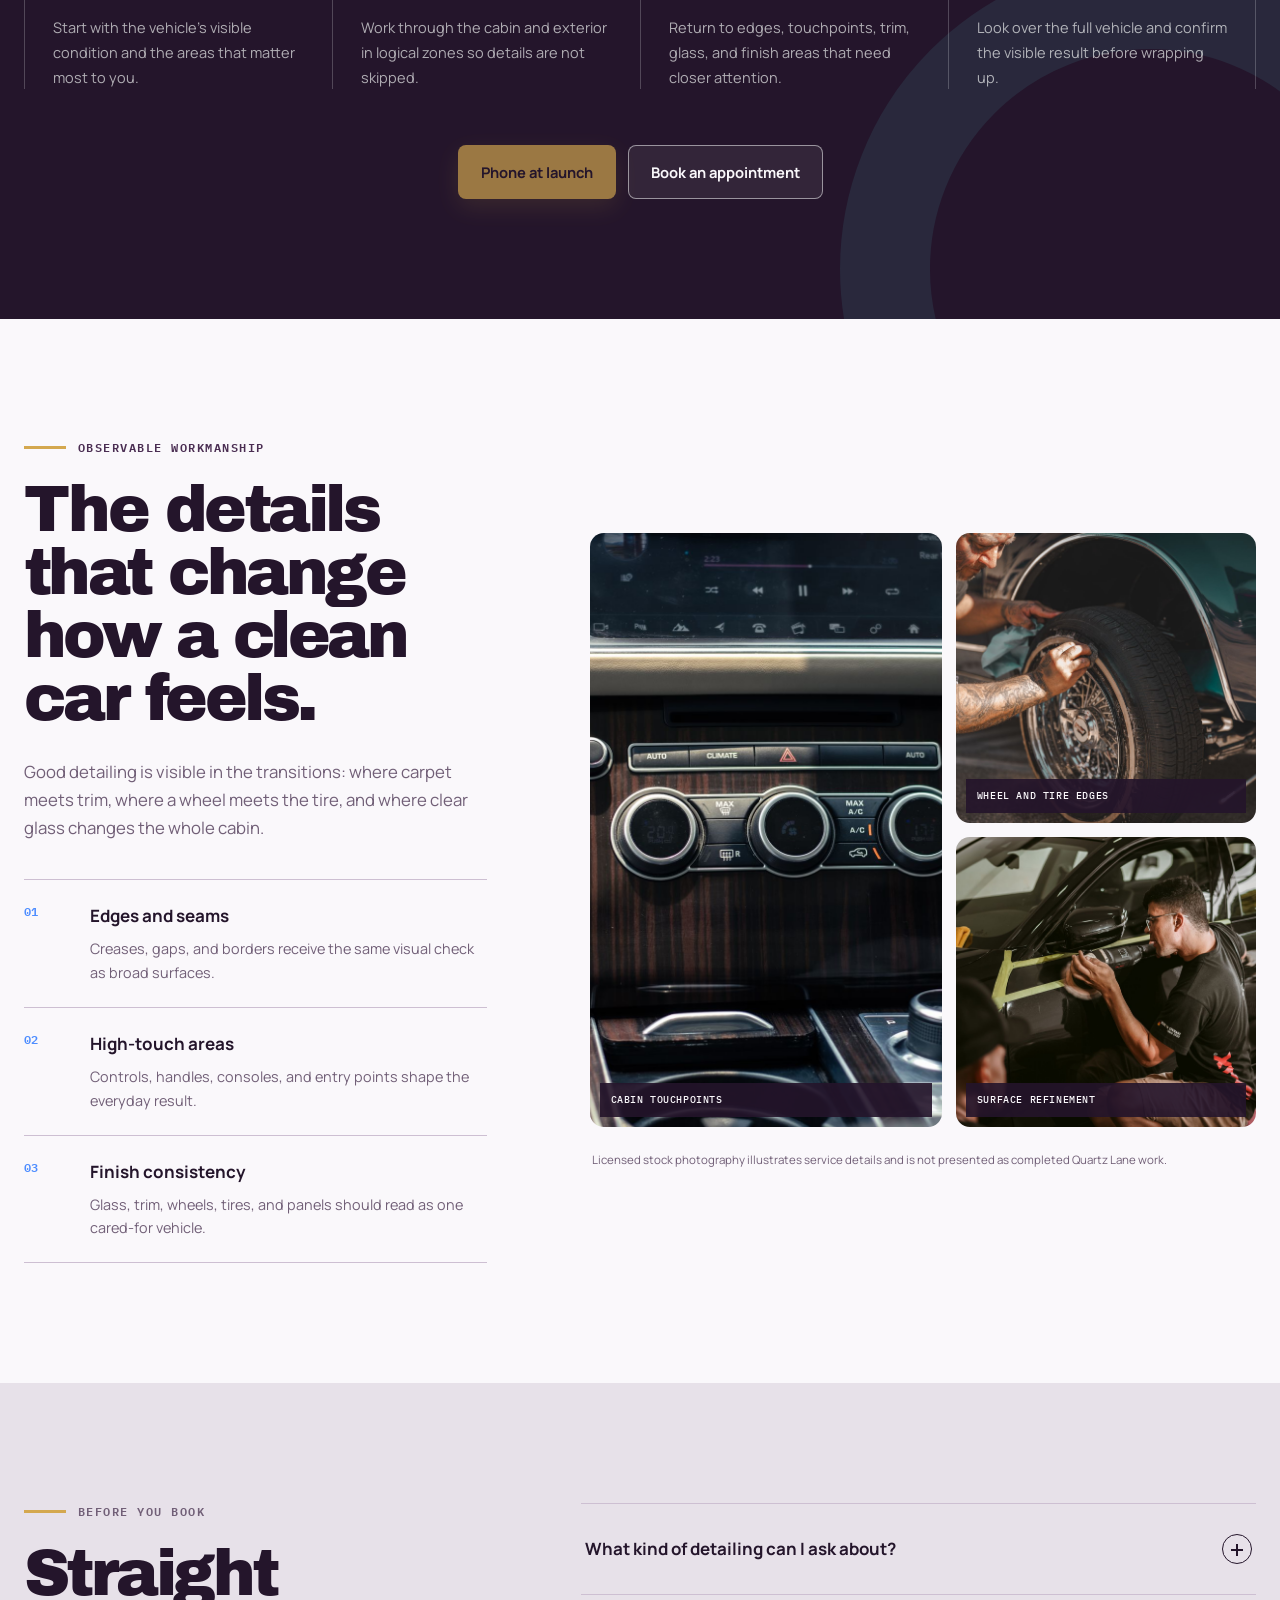
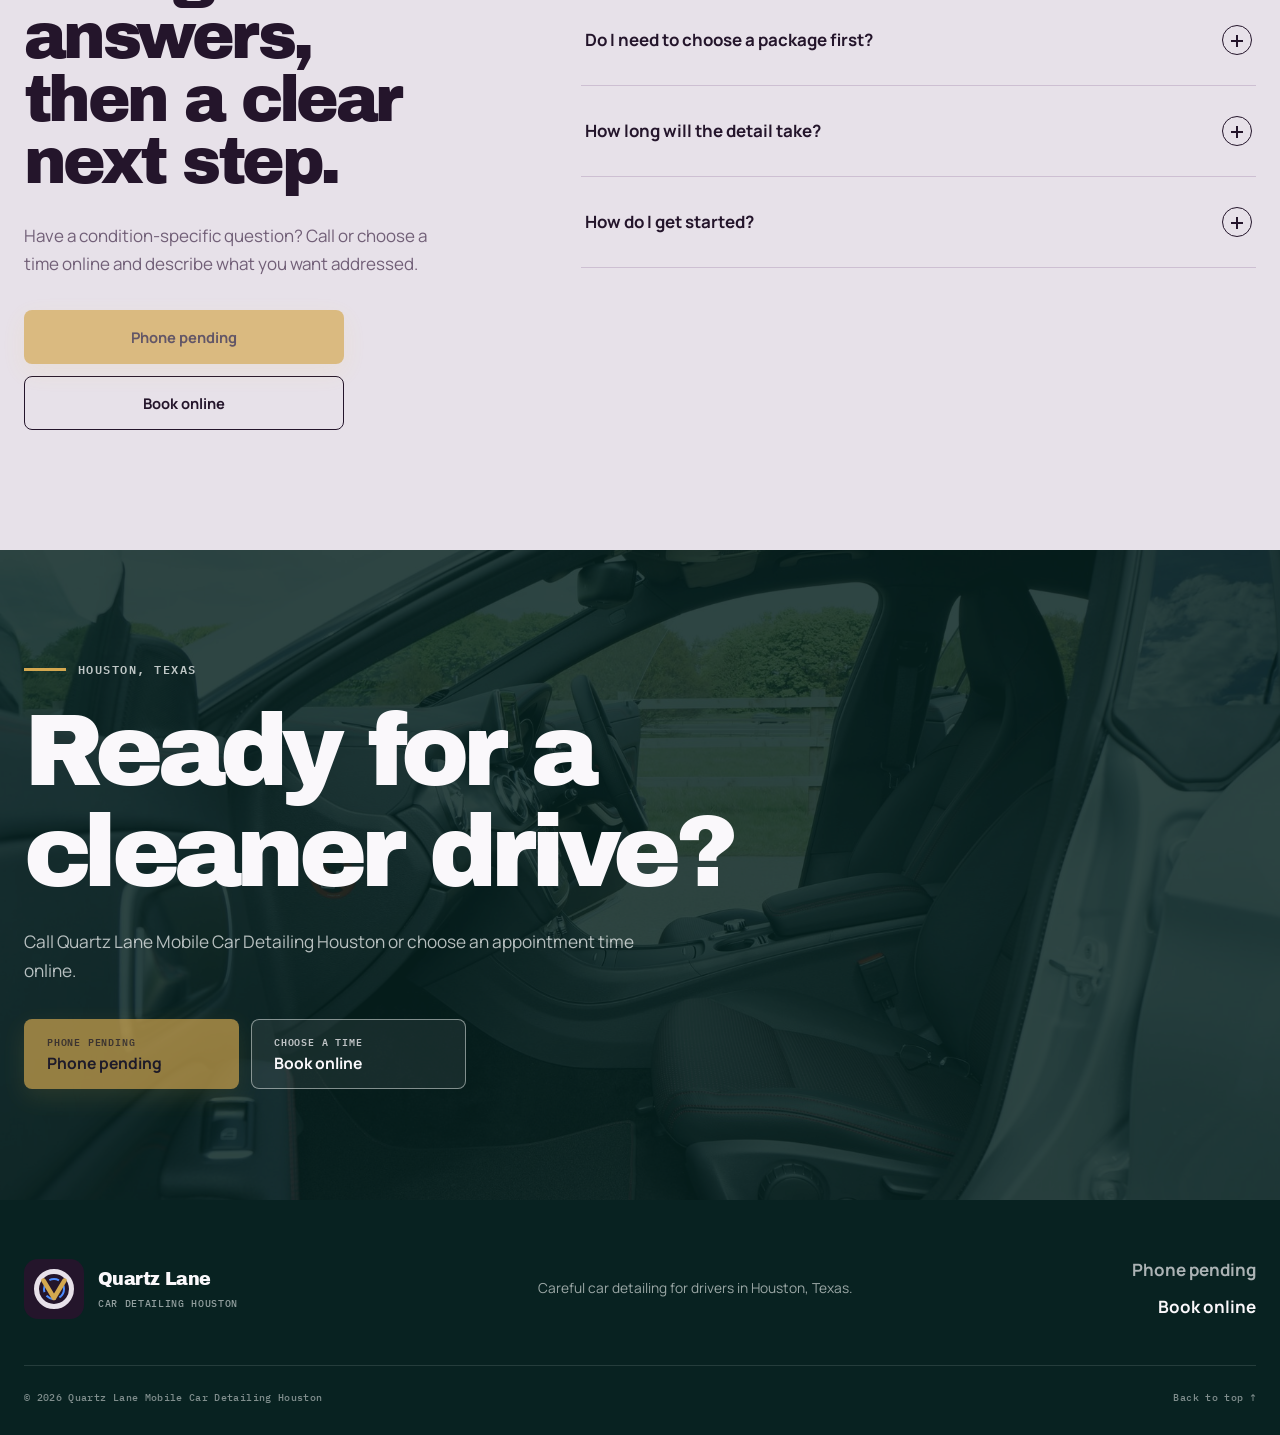
==== commit a29514bc: "feat: add service pricing to site Interior $200, exterior $250 with shampoo, complete $250. Adds pri" ====
--- a/index.html
+++ b/index.html
@@ -35,7 +35,8 @@
           "Interior car detailing",
           "Exterior car detailing",
           "Vehicle finish care"
-        ]
+        ],
+        "priceRange": "$200-$250"
       }
     </script>
   </head>
@@ -129,6 +130,7 @@
               </div>
               <div class="service-copy">
                 <h3>Interior reset</h3>
+                <p class="service-price">$200</p>
                 <p>Attention for seating areas, carpets, touchpoints, trim, and the small spaces that collect daily use.</p>
               </div>
             </article>
@@ -140,6 +142,7 @@
               </div>
               <div class="service-copy">
                 <h3>Exterior detail</h3>
+                <p class="service-price">$250<span>Includes shampoo</span></p>
                 <p>Paint-safe cleaning with attention to body panels, glass, wheels, tires, and the lines where residue gathers.</p>
               </div>
             </article>
@@ -151,6 +154,7 @@
               </div>
               <div class="service-copy">
                 <h3>Finish attention</h3>
+                <p class="service-price">$250</p>
                 <p>A closer look at dullness, surface clarity, and the finishing steps that can bring back a cleaner reflection.</p>
               </div>
             </article>
--- a/styles.css
+++ b/styles.css
@@ -1714,3 +1714,21 @@
     transition-duration: 0.01ms !important;
   }
 }
+
+.service-price {
+  margin-top: 0.9rem;
+  font-size: 1.35rem;
+  font-weight: 700;
+  letter-spacing: -0.01em;
+  line-height: 1.2;
+}
+
+.service-price span {
+  display: block;
+  margin-top: 0.2rem;
+  font-size: 0.78rem;
+  font-weight: 500;
+  letter-spacing: 0.06em;
+  text-transform: uppercase;
+  opacity: 0.72;
+}
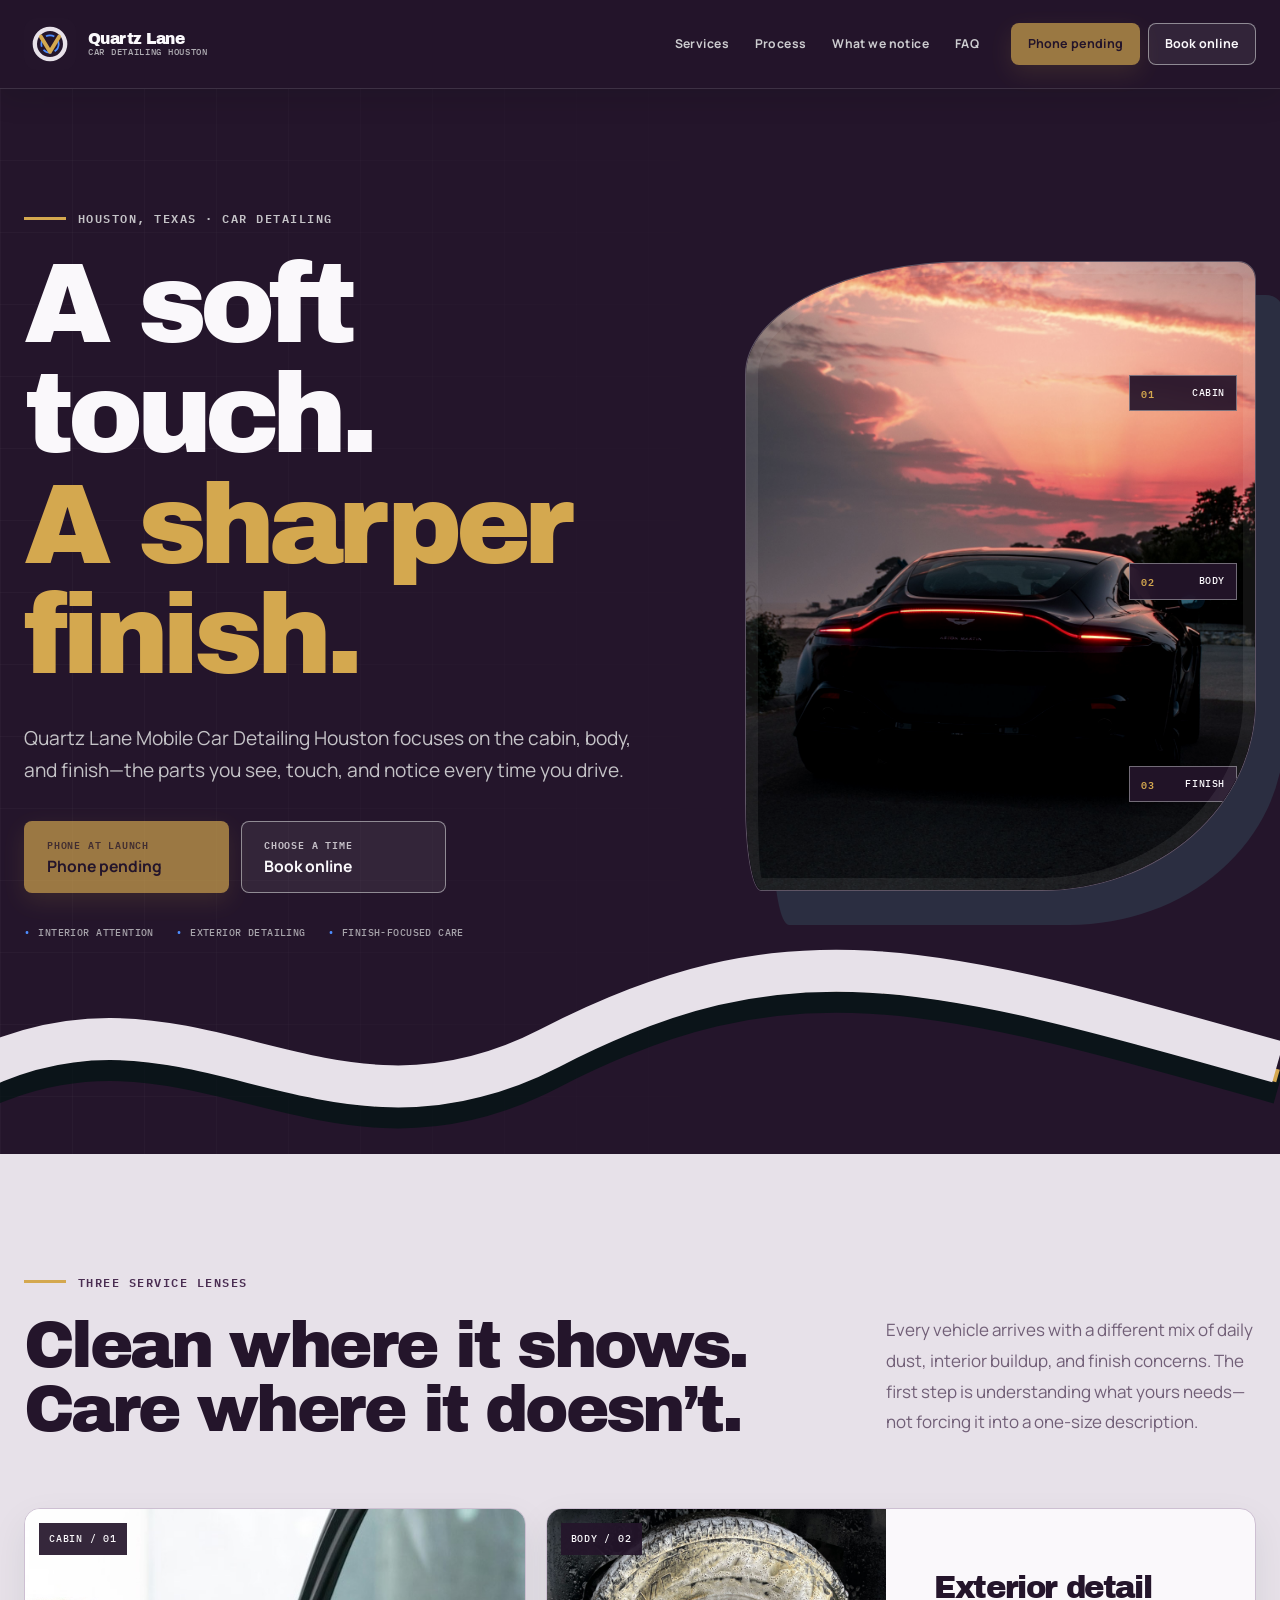
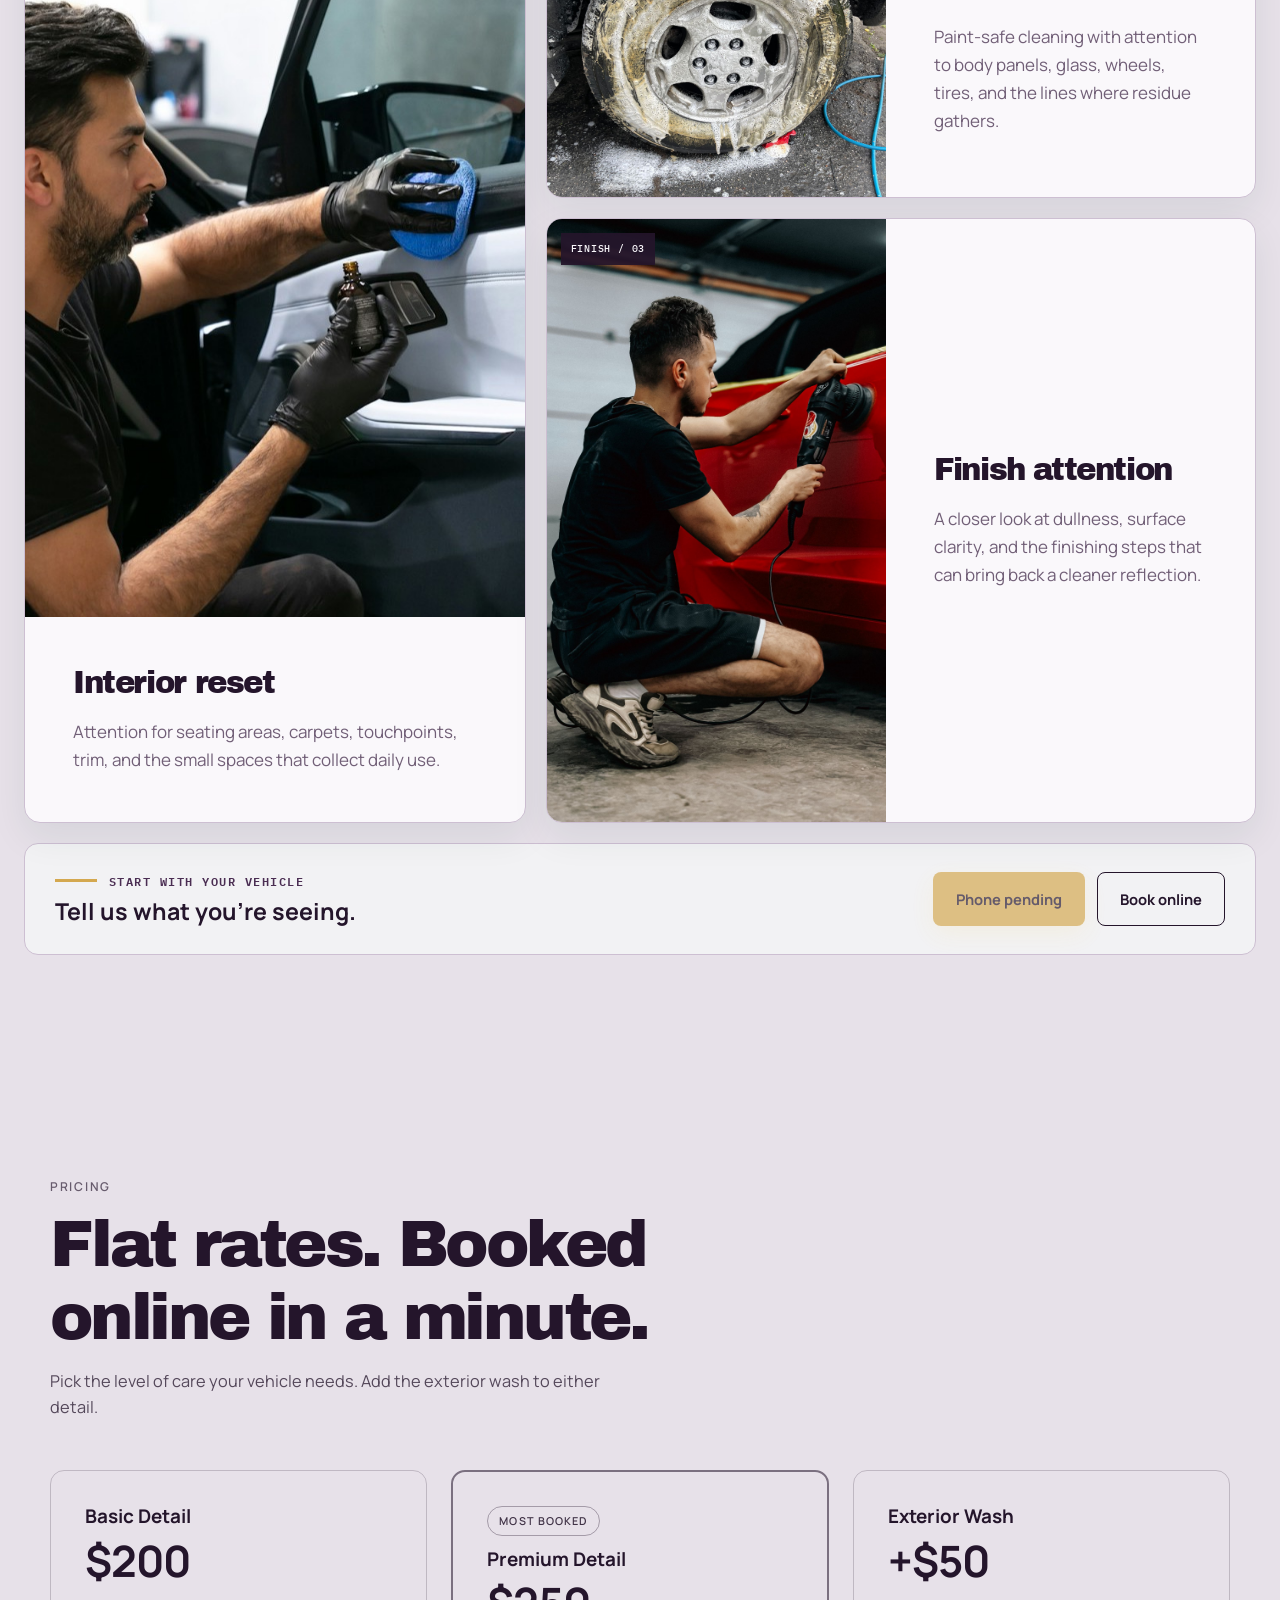
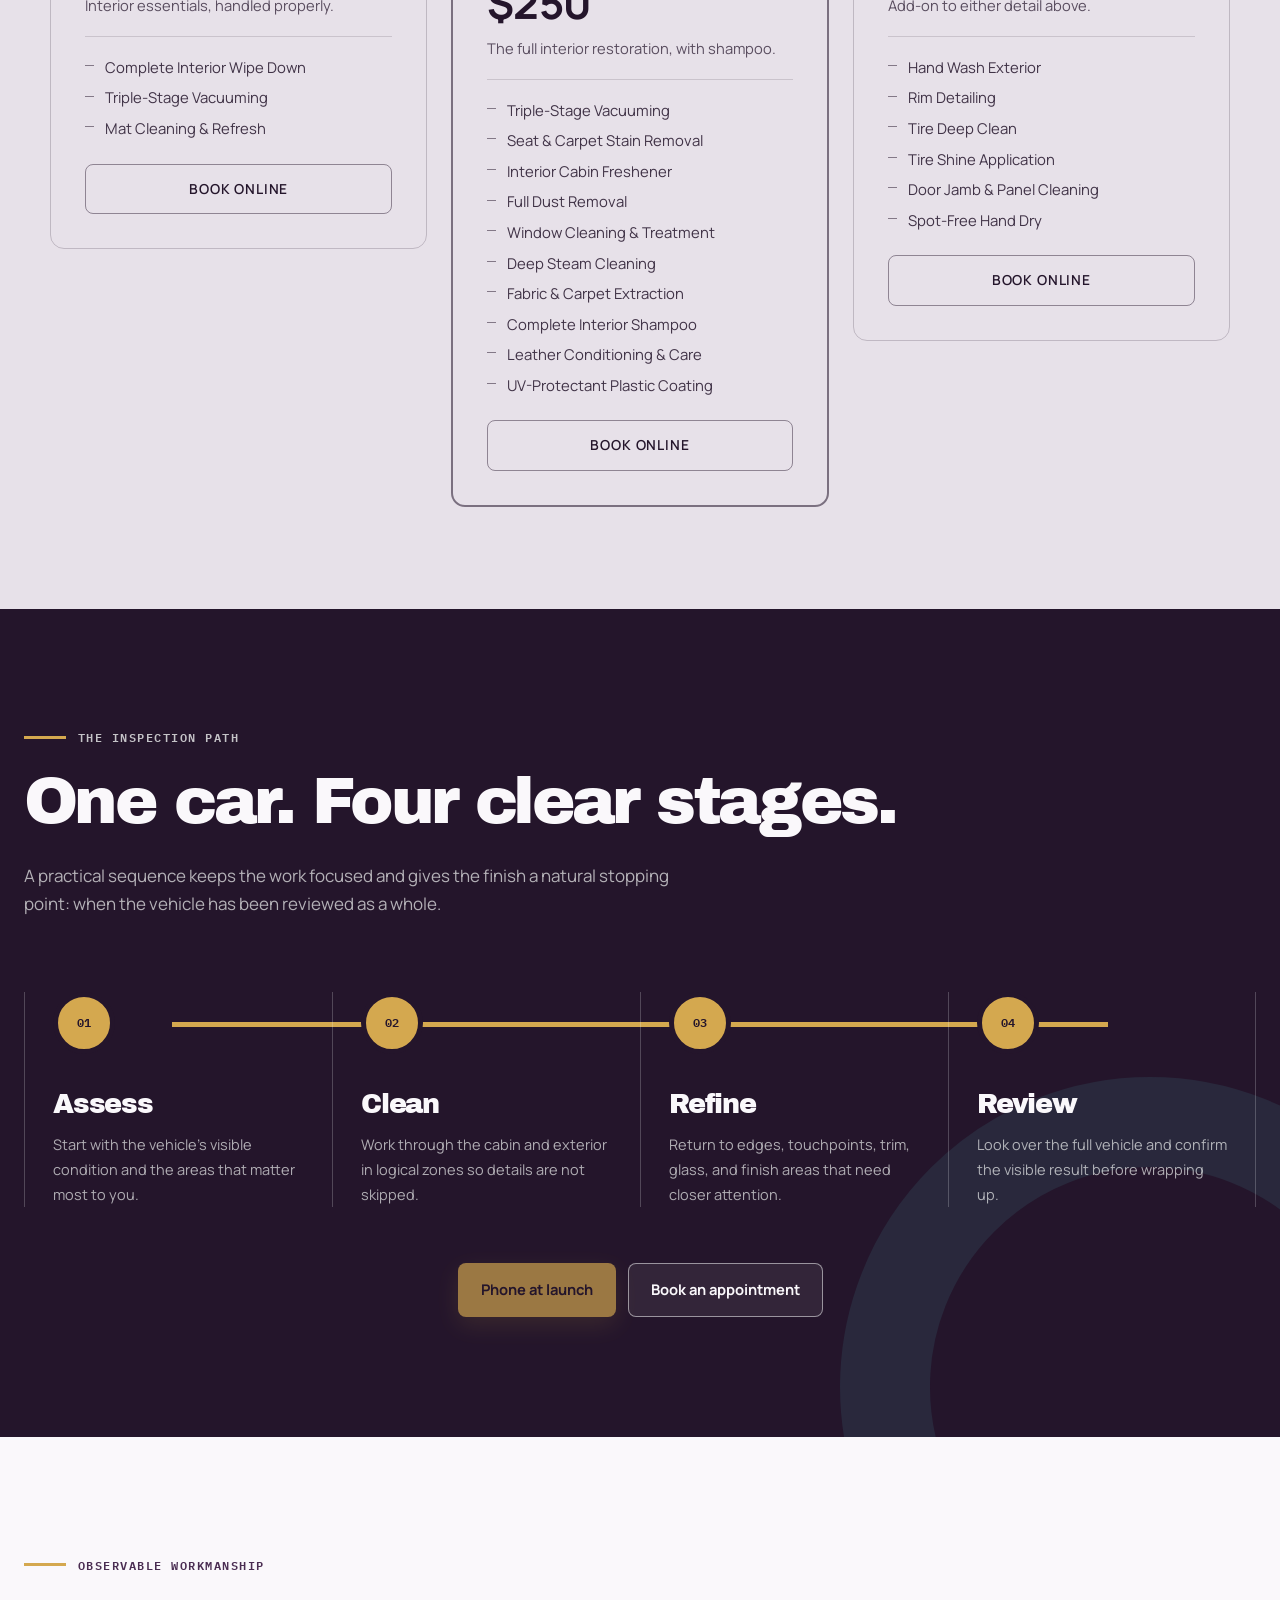
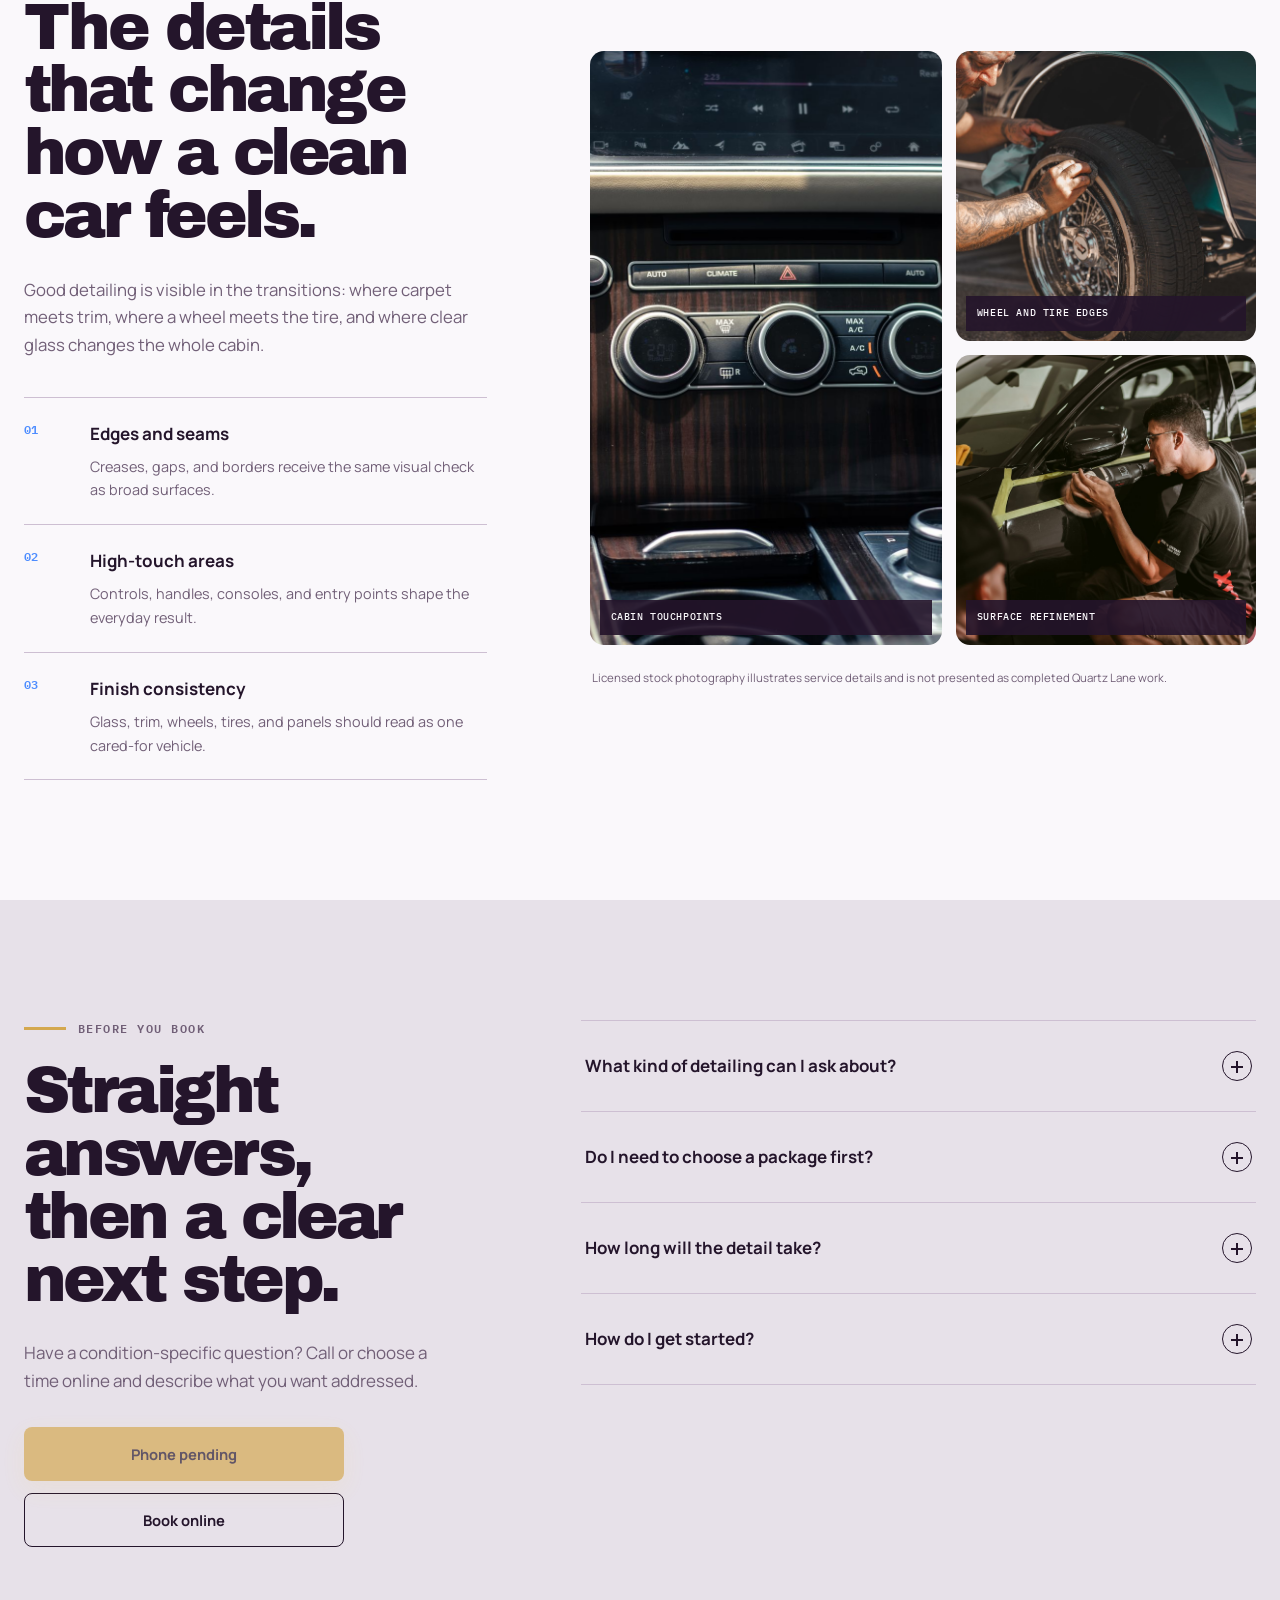
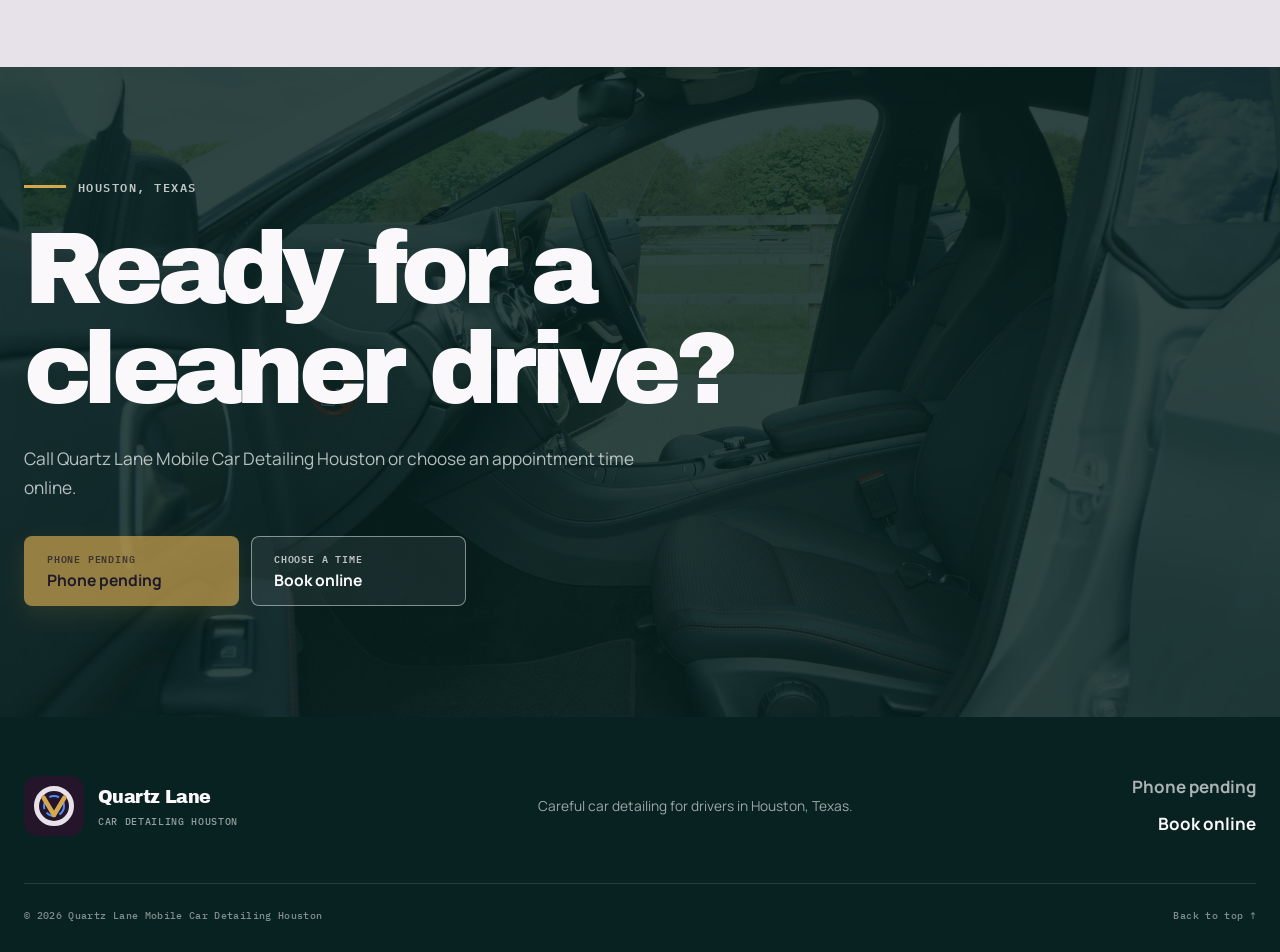
==== commit 57337964: "feat: replace pricing with the standard rate grid Basic Detail $200, Premium Detail $250 including s" ====
--- a/index.html
+++ b/index.html
@@ -36,7 +36,45 @@
           "Exterior car detailing",
           "Vehicle finish care"
         ],
-        "priceRange": "$200-$250"
+        "priceRange": "$200-$250",
+        "makesOffer": [
+          {
+            "@type": "Offer",
+            "name": "Basic Detail",
+            "price": "200",
+            "priceCurrency": "USD",
+            "availability": "https://schema.org/InStock",
+            "itemOffered": {
+              "@type": "Service",
+              "name": "Basic Detail",
+              "description": "Interior essentials: complete interior wipe down, triple-stage vacuuming, and mat cleaning and refresh."
+            }
+          },
+          {
+            "@type": "Offer",
+            "name": "Premium Detail",
+            "price": "250",
+            "priceCurrency": "USD",
+            "availability": "https://schema.org/InStock",
+            "itemOffered": {
+              "@type": "Service",
+              "name": "Premium Detail",
+              "description": "The full interior restoration, including complete interior shampoo, deep steam cleaning, fabric and carpet extraction, and leather conditioning."
+            }
+          },
+          {
+            "@type": "Offer",
+            "name": "Exterior Wash",
+            "price": "50",
+            "priceCurrency": "USD",
+            "availability": "https://schema.org/InStock",
+            "itemOffered": {
+              "@type": "Service",
+              "name": "Exterior Wash",
+              "description": "Add-on exterior wash: hand wash, rim detailing, tire deep clean and shine, door jamb cleaning, and spot-free hand dry."
+            }
+          }
+        ]
       }
     </script>
   </head>
@@ -130,7 +168,6 @@
               </div>
               <div class="service-copy">
                 <h3>Interior reset</h3>
-                <p class="service-price">$200</p>
                 <p>Attention for seating areas, carpets, touchpoints, trim, and the small spaces that collect daily use.</p>
               </div>
             </article>
@@ -142,7 +179,6 @@
               </div>
               <div class="service-copy">
                 <h3>Exterior detail</h3>
-                <p class="service-price">$250<span>Includes shampoo</span></p>
                 <p>Paint-safe cleaning with attention to body panels, glass, wheels, tires, and the lines where residue gathers.</p>
               </div>
             </article>
@@ -154,7 +190,6 @@
               </div>
               <div class="service-copy">
                 <h3>Finish attention</h3>
-                <p class="service-price">$250</p>
                 <p>A closer look at dullness, surface clarity, and the finishing steps that can bring back a cleaner reflection.</p>
               </div>
             </article>
@@ -172,6 +207,64 @@
           </div>
         </div>
       </section>
+
+    <section class="rates" id="pricing" aria-labelledby="pricing-title">
+      <div class="rates-shell">
+        <div class="rates-head">
+          <p class="rates-eyebrow">Pricing</p>
+          <h2 id="pricing-title">Flat rates. Booked online in a minute.</h2>
+          <p class="rates-intro">Pick the level of care your vehicle needs. Add the exterior wash to either detail.</p>
+        </div>
+
+        <div class="rate-grid">
+          <article class="rate-card">
+            <h3>Basic Detail</h3>
+            <p class="rate-figure">$200</p>
+            <p class="rate-note">Interior essentials, handled properly.</p>
+            <ul class="rate-list">
+              <li>Complete Interior Wipe Down</li>
+              <li>Triple-Stage Vacuuming</li>
+              <li>Mat Cleaning &amp; Refresh</li>
+            </ul>
+            <a class="rate-cta" href="https://cal.com/sumitdatta/auto-detail-service" target="_blank" rel="noopener">Book Online</a>
+          </article>
+          <article class="rate-card rate-card-featured">
+            <span class="rate-badge">Most booked</span>
+            <h3>Premium Detail</h3>
+            <p class="rate-figure">$250</p>
+            <p class="rate-note">The full interior restoration, with shampoo.</p>
+            <ul class="rate-list">
+              <li>Triple-Stage Vacuuming</li>
+              <li>Seat &amp; Carpet Stain Removal</li>
+              <li>Interior Cabin Freshener</li>
+              <li>Full Dust Removal</li>
+              <li>Window Cleaning &amp; Treatment</li>
+              <li>Deep Steam Cleaning</li>
+              <li>Fabric &amp; Carpet Extraction</li>
+              <li>Complete Interior Shampoo</li>
+              <li>Leather Conditioning &amp; Care</li>
+              <li>UV-Protectant Plastic Coating</li>
+            </ul>
+            <a class="rate-cta" href="https://cal.com/sumitdatta/auto-detail-service" target="_blank" rel="noopener">Book Online</a>
+          </article>
+          <article class="rate-card">
+            <h3>Exterior Wash</h3>
+            <p class="rate-figure">+$50</p>
+            <p class="rate-note">Add-on to either detail above.</p>
+            <ul class="rate-list">
+              <li>Hand Wash Exterior</li>
+              <li>Rim Detailing</li>
+              <li>Tire Deep Clean</li>
+              <li>Tire Shine Application</li>
+              <li>Door Jamb &amp; Panel Cleaning</li>
+              <li>Spot-Free Hand Dry</li>
+            </ul>
+            <a class="rate-cta" href="https://cal.com/sumitdatta/auto-detail-service" target="_blank" rel="noopener">Book Online</a>
+          </article>
+        </div>
+      </div>
+    </section>
+
 
       <section class="process section" id="process">
         <div class="shell">
--- a/styles.css
+++ b/styles.css
@@ -1715,20 +1715,147 @@
   }
 }
 
-.service-price {
-  margin-top: 0.9rem;
-  font-size: 1.35rem;
+/* Pricing section — self-contained, inherits each site's own colors and type. */
+.rates {
+  padding: clamp(56px, 8vw, 104px) clamp(20px, 5vw, 48px);
+}
+
+.rates-shell {
+  width: min(1180px, 100%);
+  margin-inline: auto;
+}
+
+.rates-head {
+  max-width: 60ch;
+  margin-bottom: clamp(30px, 4vw, 50px);
+}
+
+.rates-eyebrow {
+  margin: 0 0 10px;
+  font-size: 0.76rem;
+  font-weight: 600;
+  letter-spacing: 0.14em;
+  text-transform: uppercase;
+  opacity: 0.65;
+}
+
+.rates-head h2 {
+  margin: 0 0 14px;
+  line-height: 1.12;
+}
+
+.rates-intro {
+  margin: 0;
+  font-size: 1.02rem;
+  line-height: 1.6;
+  opacity: 0.75;
+}
+
+.rate-grid {
+  display: grid;
+  gap: clamp(16px, 2vw, 24px);
+  grid-template-columns: repeat(auto-fit, minmax(260px, 1fr));
+  align-items: start;
+}
+
+.rate-card {
+  position: relative;
+  display: flex;
+  flex-direction: column;
+  padding: clamp(24px, 3vw, 34px);
+  border: 1px solid color-mix(in srgb, currentColor 20%, transparent);
+  border-radius: 14px;
+}
+
+.rate-card-featured {
+  border-width: 2px;
+  border-color: color-mix(in srgb, currentColor 55%, transparent);
+}
+
+.rate-badge {
+  align-self: flex-start;
+  margin-bottom: 12px;
+  padding: 5px 11px;
+  border: 1px solid color-mix(in srgb, currentColor 40%, transparent);
+  border-radius: 999px;
+  font-size: 0.68rem;
+  font-weight: 600;
+  letter-spacing: 0.1em;
+  text-transform: uppercase;
+  opacity: 0.85;
+}
+
+.rate-card h3 {
+  margin: 0;
+  font-size: 1.18rem;
+  line-height: 1.25;
+}
+
+.rate-figure {
+  margin: 10px 0 0;
+  font-size: clamp(2.1rem, 4vw, 2.7rem);
   font-weight: 700;
-  letter-spacing: -0.01em;
-  line-height: 1.2;
-}
-
-.service-price span {
-  display: block;
-  margin-top: 0.2rem;
-  font-size: 0.78rem;
-  font-weight: 500;
+  letter-spacing: -0.02em;
+  line-height: 1;
+}
+
+.rate-note {
+  margin: 12px 0 0;
+  font-size: 0.92rem;
+  line-height: 1.5;
+  opacity: 0.72;
+}
+
+.rate-list {
+  margin: 20px 0 0;
+  padding: 20px 0 0;
+  border-top: 1px solid color-mix(in srgb, currentColor 15%, transparent);
+  list-style: none;
+  display: grid;
+  gap: 9px;
+}
+
+.rate-list li {
+  position: relative;
+  padding-left: 20px;
+  font-size: 0.93rem;
+  line-height: 1.45;
+  opacity: 0.85;
+}
+
+.rate-list li::before {
+  content: "";
+  position: absolute;
+  left: 0;
+  top: 0.55em;
+  width: 9px;
+  height: 1px;
+  background: currentColor;
+  opacity: 0.6;
+}
+
+.rate-cta {
+  margin-top: 24px;
+  padding: 13px 20px;
+  border: 1px solid color-mix(in srgb, currentColor 45%, transparent);
+  border-radius: 8px;
+  font-size: 0.86rem;
+  font-weight: 600;
   letter-spacing: 0.06em;
   text-transform: uppercase;
-  opacity: 0.72;
-}
+  text-align: center;
+  text-decoration: none;
+  color: inherit;
+  transition: opacity 0.18s ease;
+}
+
+.rate-cta:hover,
+.rate-cta:focus-visible {
+  opacity: 0.7;
+}
+
+@media (max-width: 640px) {
+  .rate-grid {
+    grid-template-columns: 1fr;
+  }
+}
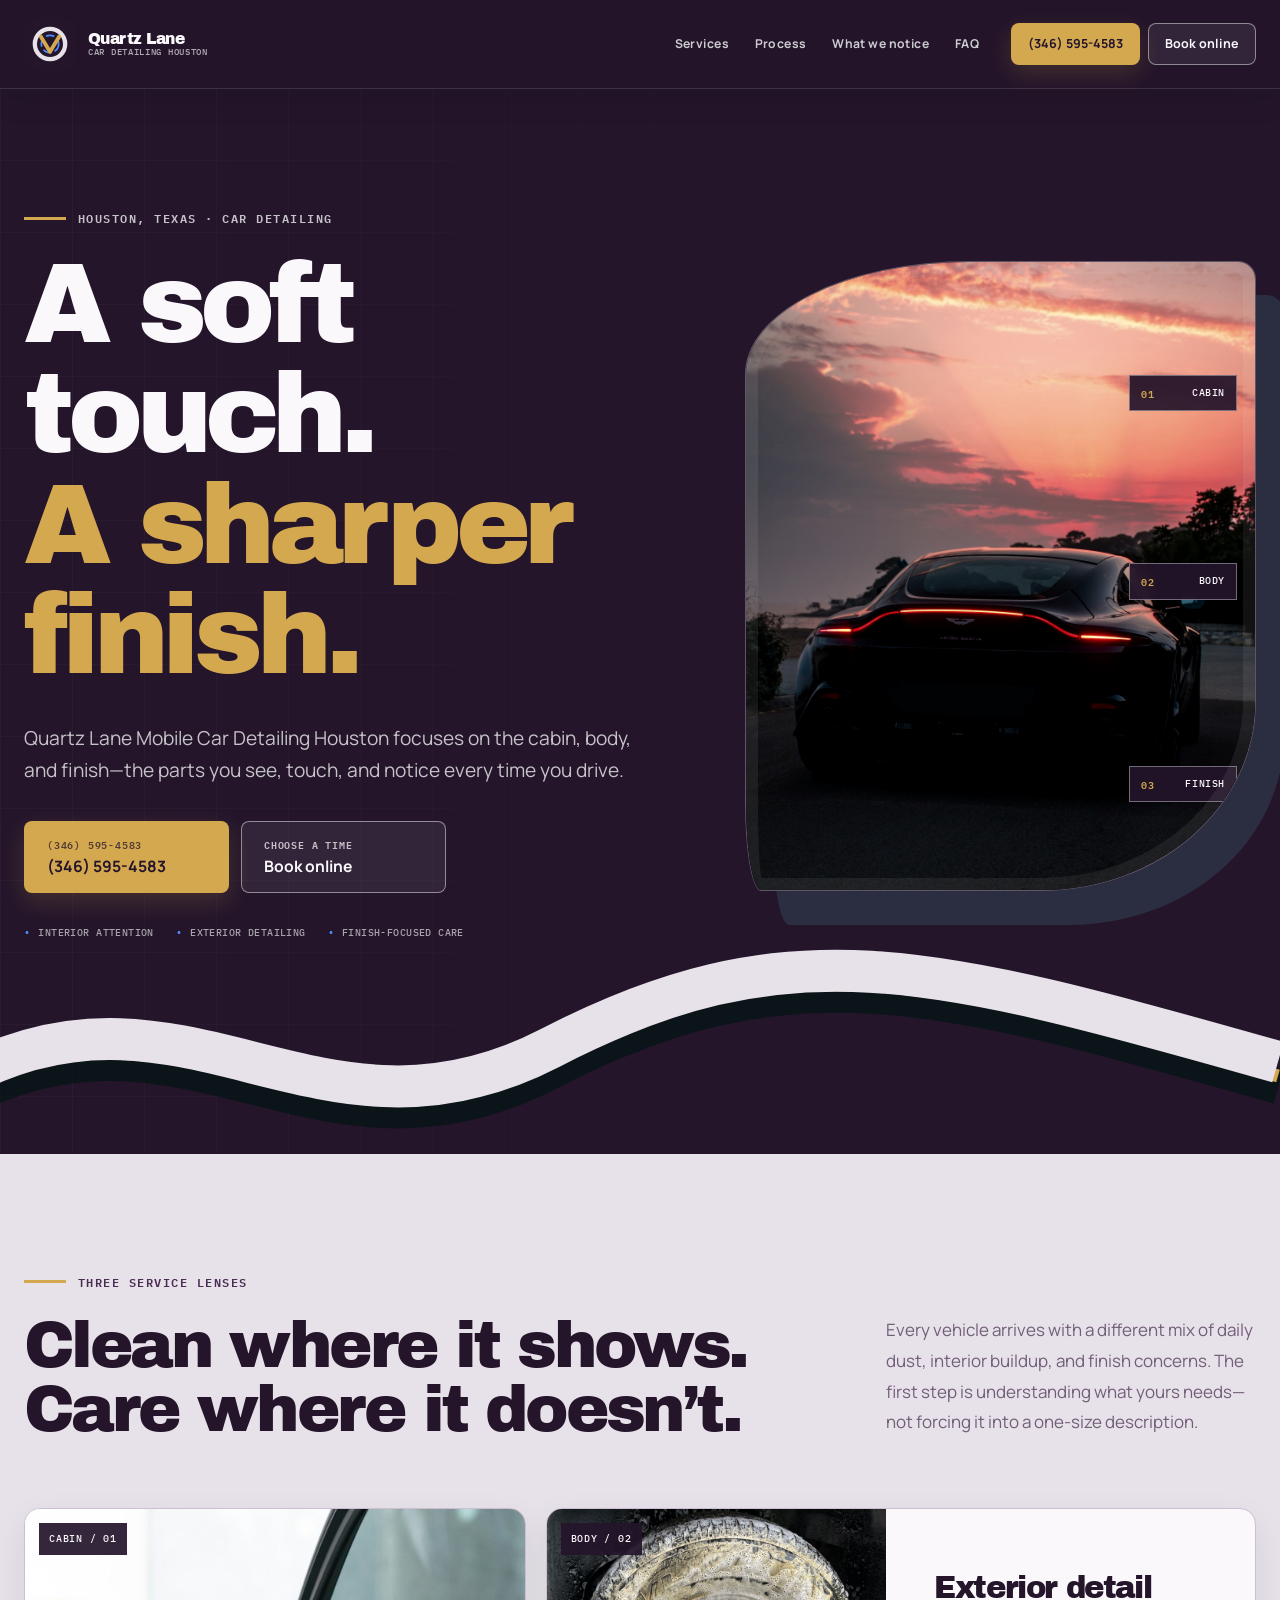
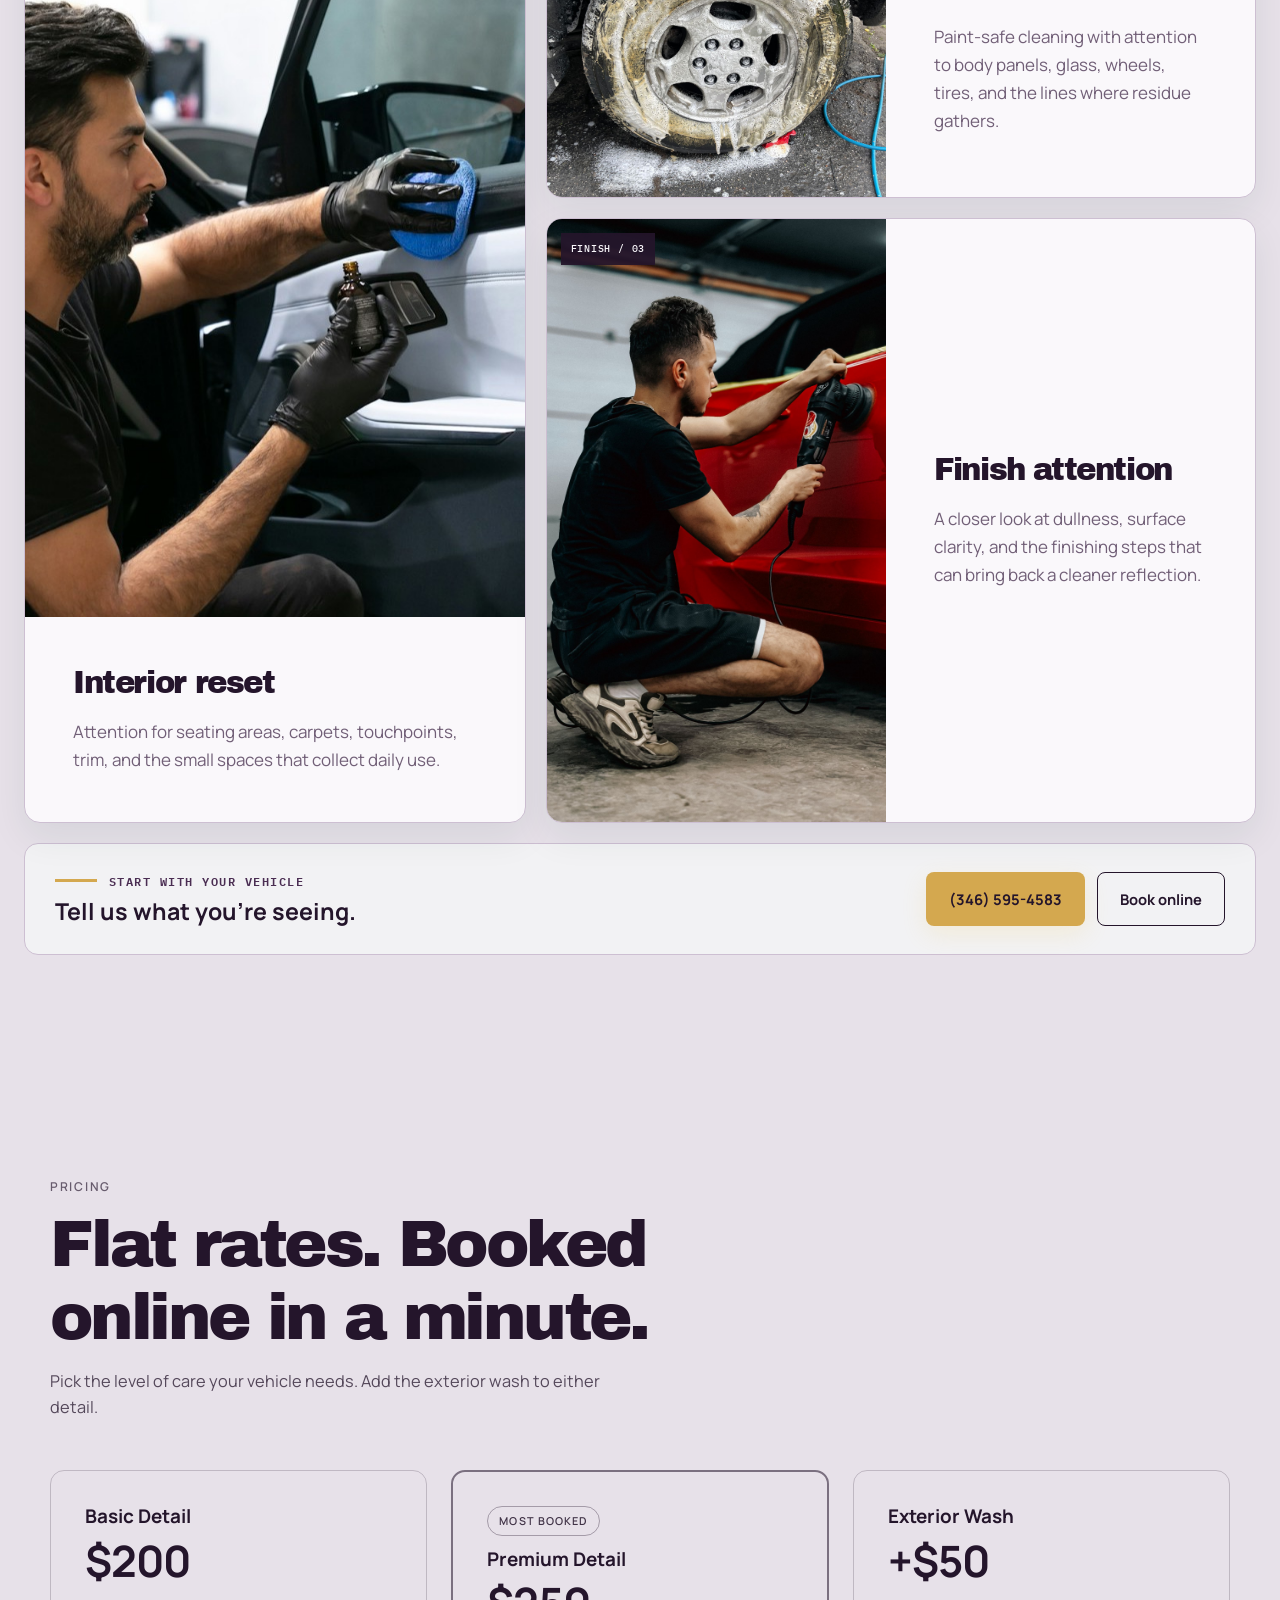
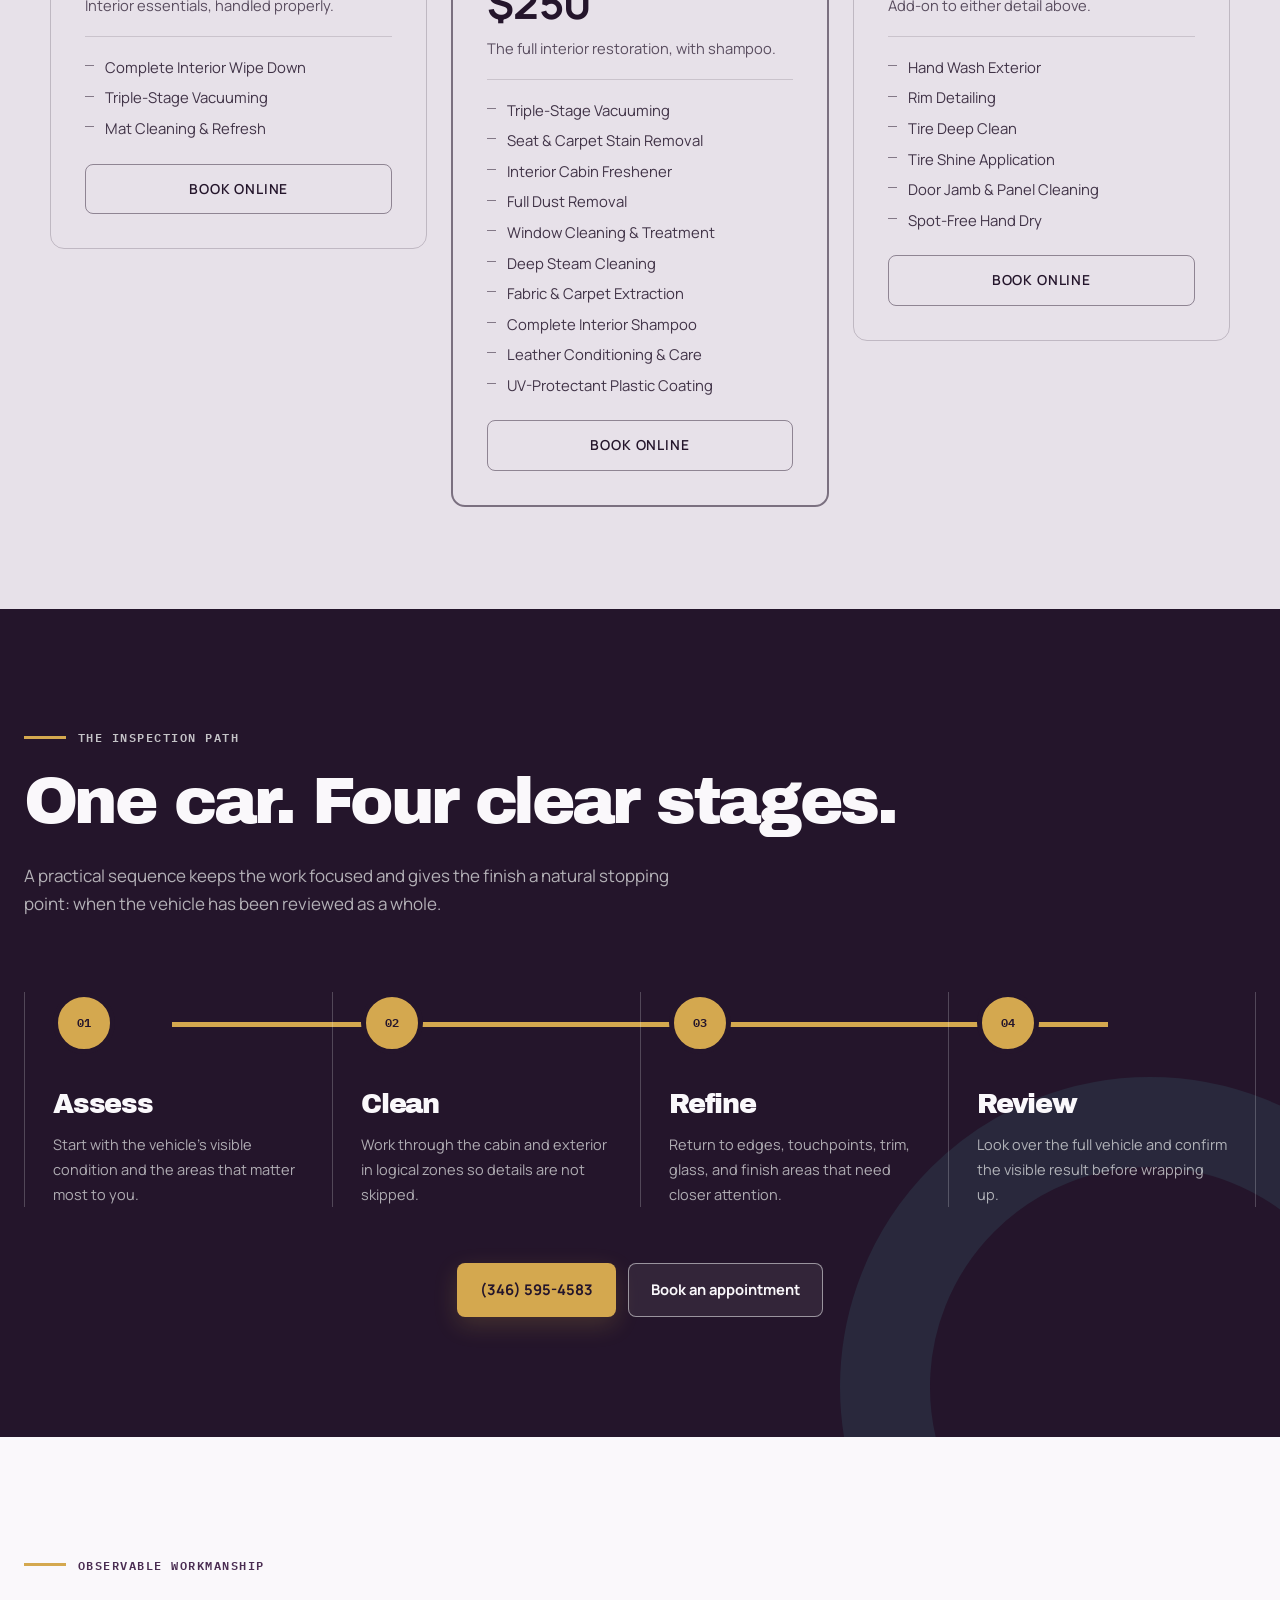
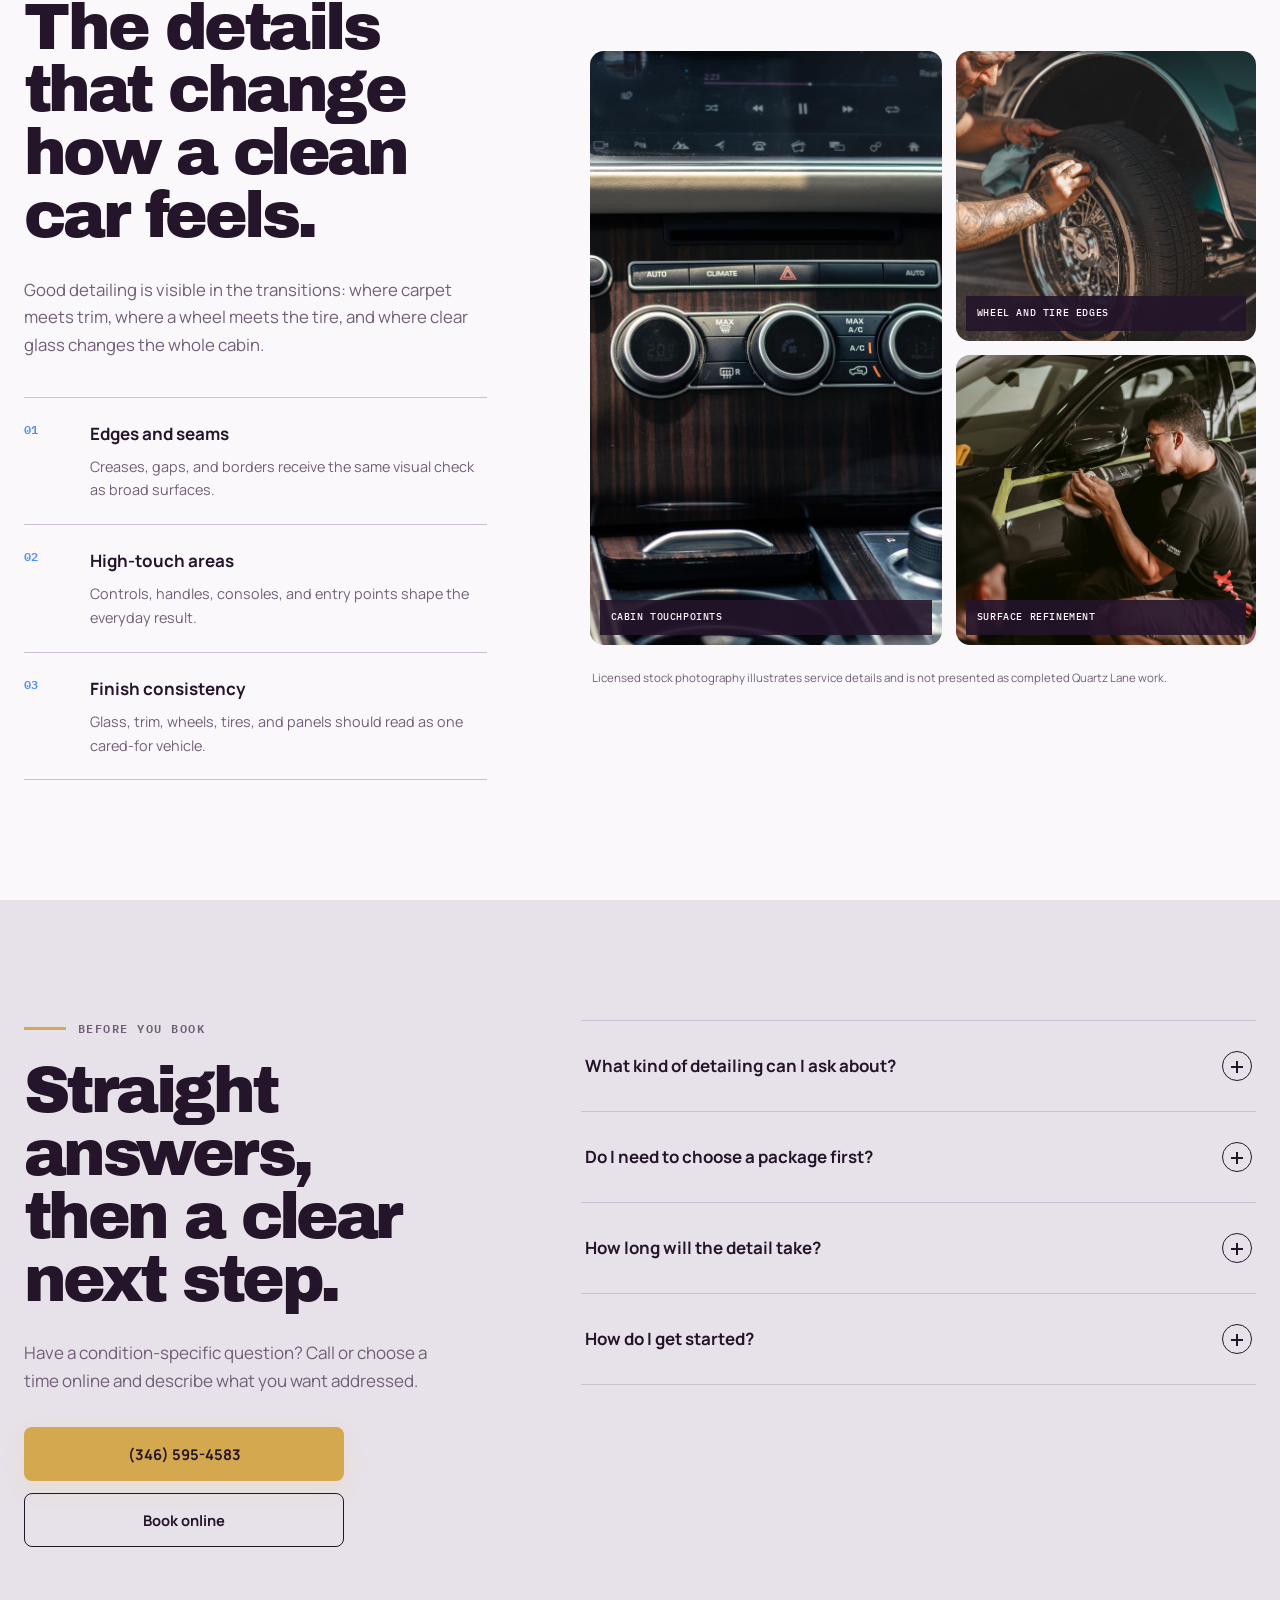
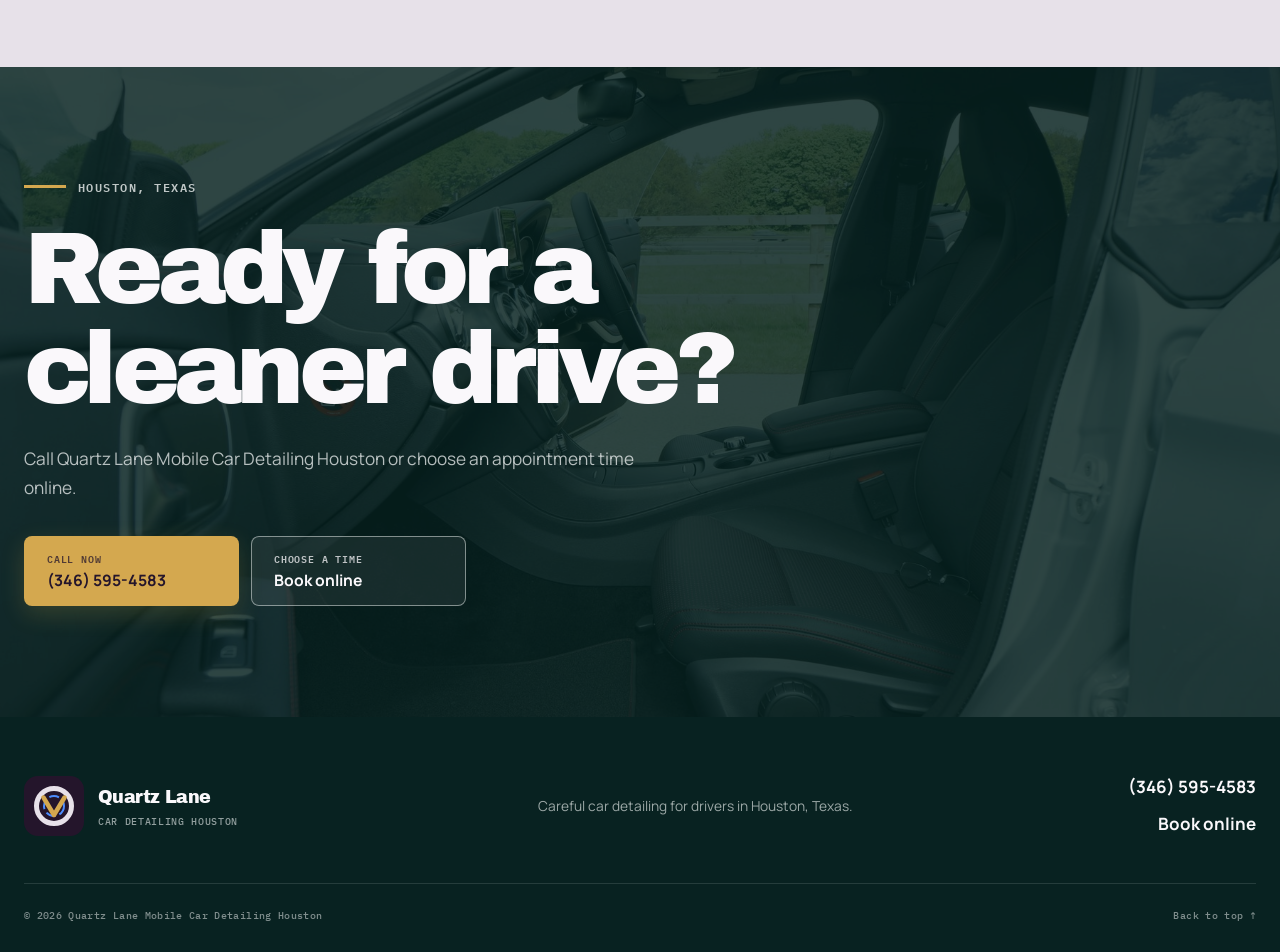
==== commit c397db03: "fix: sync GMB identity and pricing" ====
--- a/index.html
+++ b/index.html
@@ -3,7 +3,7 @@
   <head>
     <meta charset="utf-8">
     <meta name="viewport" content="width=device-width, initial-scale=1">
-    <title>Quartz Lane Mobile Car Detailing Houston | Call or Book</title>
+    <title>Quartz Lane Mobile Car Detailing Houston | Call or Book Online</title>
     <meta name="description" content="Quartz Lane Mobile Car Detailing Houston offers careful interior, exterior, and finish-focused car detailing in Houston, Texas. Call or book online.">
     <meta name="theme-color" content="#24152b">
     <meta name="robots" content="index,follow,max-image-preview:large">
@@ -25,6 +25,15 @@
         "@type": "LocalBusiness",
         "name": "Quartz Lane Mobile Car Detailing Houston",
         "url": "https://quartzlane.shop/",
+        "telephone": "+1 346-595-4583",
+        "address": {
+          "@type": "PostalAddress",
+          "streetAddress": "405 Woodlawn Dr",
+          "addressLocality": "Friendswood",
+          "addressRegion": "TX",
+          "postalCode": "77546",
+          "addressCountry": "US"
+        },
         "description": "Careful interior, exterior, and finish-focused car detailing for drivers in Houston, Texas.",
         "areaServed": {
           "@type": "City",
@@ -104,7 +113,7 @@
             <a href="#questions">FAQ</a>
           </div>
           <div class="nav-actions">
-            <a class="button button-call button-small" href="#contact" aria-disabled="true" aria-label="Call Quartz Lane at Phone pending">Phone pending</a>
+            <a class="button button-call button-small" href="tel:+13465954583" aria-label="Call Quartz Lane at (346) 595-4583">(346) 595-4583</a>
             <a class="button button-book button-small" href="https://cal.com/sumitdatta/auto-detail-service">Book online</a>
           </div>
         </nav>
@@ -119,9 +128,9 @@
             <h1>A soft touch. <em>A sharper finish.</em></h1>
             <p class="hero-lede">Quartz Lane Mobile Car Detailing Houston focuses on the cabin, body, and finish—the parts you see, touch, and notice every time you drive.</p>
             <div class="action-pair hero-actions">
-              <a class="button button-call" href="#contact" aria-disabled="true">
-                <span>Phone at launch</span>
-                <strong>Phone pending</strong>
+              <a class="button button-call" href="tel:+13465954583">
+                <span>(346) 595-4583</span>
+                <strong>(346) 595-4583</strong>
               </a>
               <a class="button button-book" href="https://cal.com/sumitdatta/auto-detail-service">
                 <span>Choose a time</span>
@@ -201,7 +210,7 @@
               <h3>Tell us what you’re seeing.</h3>
             </div>
             <div class="action-pair compact-actions">
-              <a class="button button-call" href="#contact" aria-disabled="true">Phone pending</a>
+              <a class="button button-call" href="tel:+13465954583">(346) 595-4583</a>
               <a class="button button-book dark-book" href="https://cal.com/sumitdatta/auto-detail-service">Book online</a>
             </div>
           </div>
@@ -294,7 +303,7 @@
           </ol>
 
           <div class="process-actions action-pair">
-            <a class="button button-call" href="#contact" aria-disabled="true">Phone at launch</a>
+            <a class="button button-call" href="tel:+13465954583">(346) 595-4583</a>
             <a class="button button-book button-book-light" href="https://cal.com/sumitdatta/auto-detail-service">Book an appointment</a>
           </div>
         </div>
@@ -338,7 +347,7 @@
             <h2>Straight answers, then a clear next step.</h2>
             <p>Have a condition-specific question? Call or choose a time online and describe what you want addressed.</p>
             <div class="action-pair stacked-actions">
-              <a class="button button-call" href="#contact" aria-disabled="true">Phone pending</a>
+              <a class="button button-call" href="tel:+13465954583">(346) 595-4583</a>
               <a class="button button-book dark-book" href="https://cal.com/sumitdatta/auto-detail-service">Book online</a>
             </div>
           </div>
@@ -358,7 +367,7 @@
             </details>
             <details>
               <summary>How do I get started?<span aria-hidden="true"></span></summary>
-              <p>Call Quartz Lane at Phone pending or use the online appointment link. Both paths let you start with your vehicle and what it needs.</p>
+              <p>Call Quartz Lane at (346) 595-4583 or use the online appointment link. Both paths let you start with your vehicle and what it needs.</p>
             </details>
           </div>
         </div>
@@ -373,7 +382,7 @@
           <h2>Ready for a cleaner drive?</h2>
           <p>Call Quartz Lane Mobile Car Detailing Houston or choose an appointment time online.</p>
           <div class="action-pair final-actions">
-            <a class="button button-call" href="#contact" aria-disabled="true"><span>Phone pending</span><strong>Phone pending</strong></a>
+            <a class="button button-call" href="tel:+13465954583"><span>Call now</span><strong>(346) 595-4583</strong></a>
             <a class="button button-book" href="https://cal.com/sumitdatta/auto-detail-service"><span>Choose a time</span><strong>Book online</strong></a>
           </div>
         </div>
@@ -388,7 +397,7 @@
         </div>
         <p>Careful car detailing for drivers in Houston, Texas.</p>
         <div class="footer-actions">
-          <a href="#contact" aria-disabled="true">Phone pending</a>
+          <a href="tel:+13465954583">(346) 595-4583</a>
           <a href="https://cal.com/sumitdatta/auto-detail-service">Book online</a>
         </div>
       </div>
@@ -399,7 +408,7 @@
     </footer>
 
     <div class="mobile-sticky" aria-label="Contact options">
-      <a class="sticky-call" href="#contact" aria-disabled="true"><span>Call</span><strong>Phone pending</strong></a>
+      <a class="sticky-call" href="tel:+13465954583"><span>Call</span><strong>(346) 595-4583</strong></a>
       <a class="sticky-book" href="https://cal.com/sumitdatta/auto-detail-service"><span>Book</span><strong>Online</strong></a>
     </div>
 
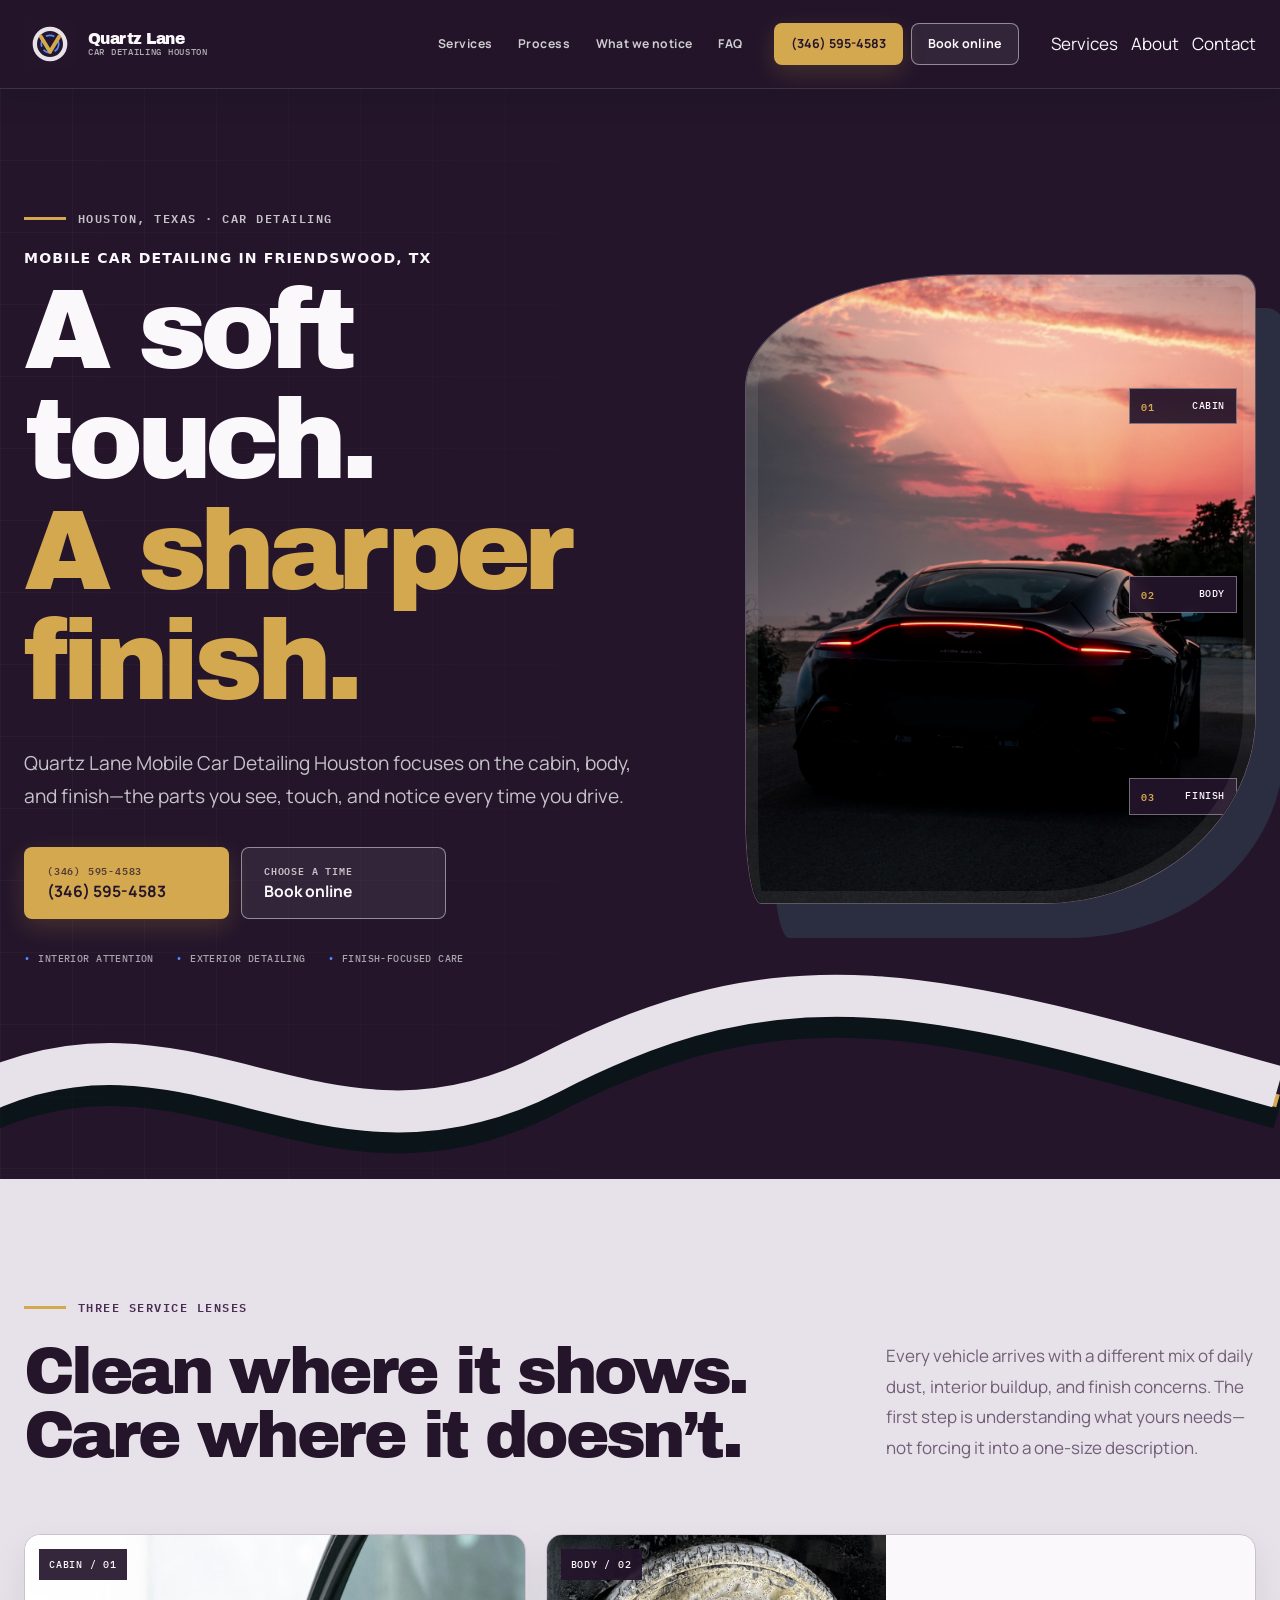
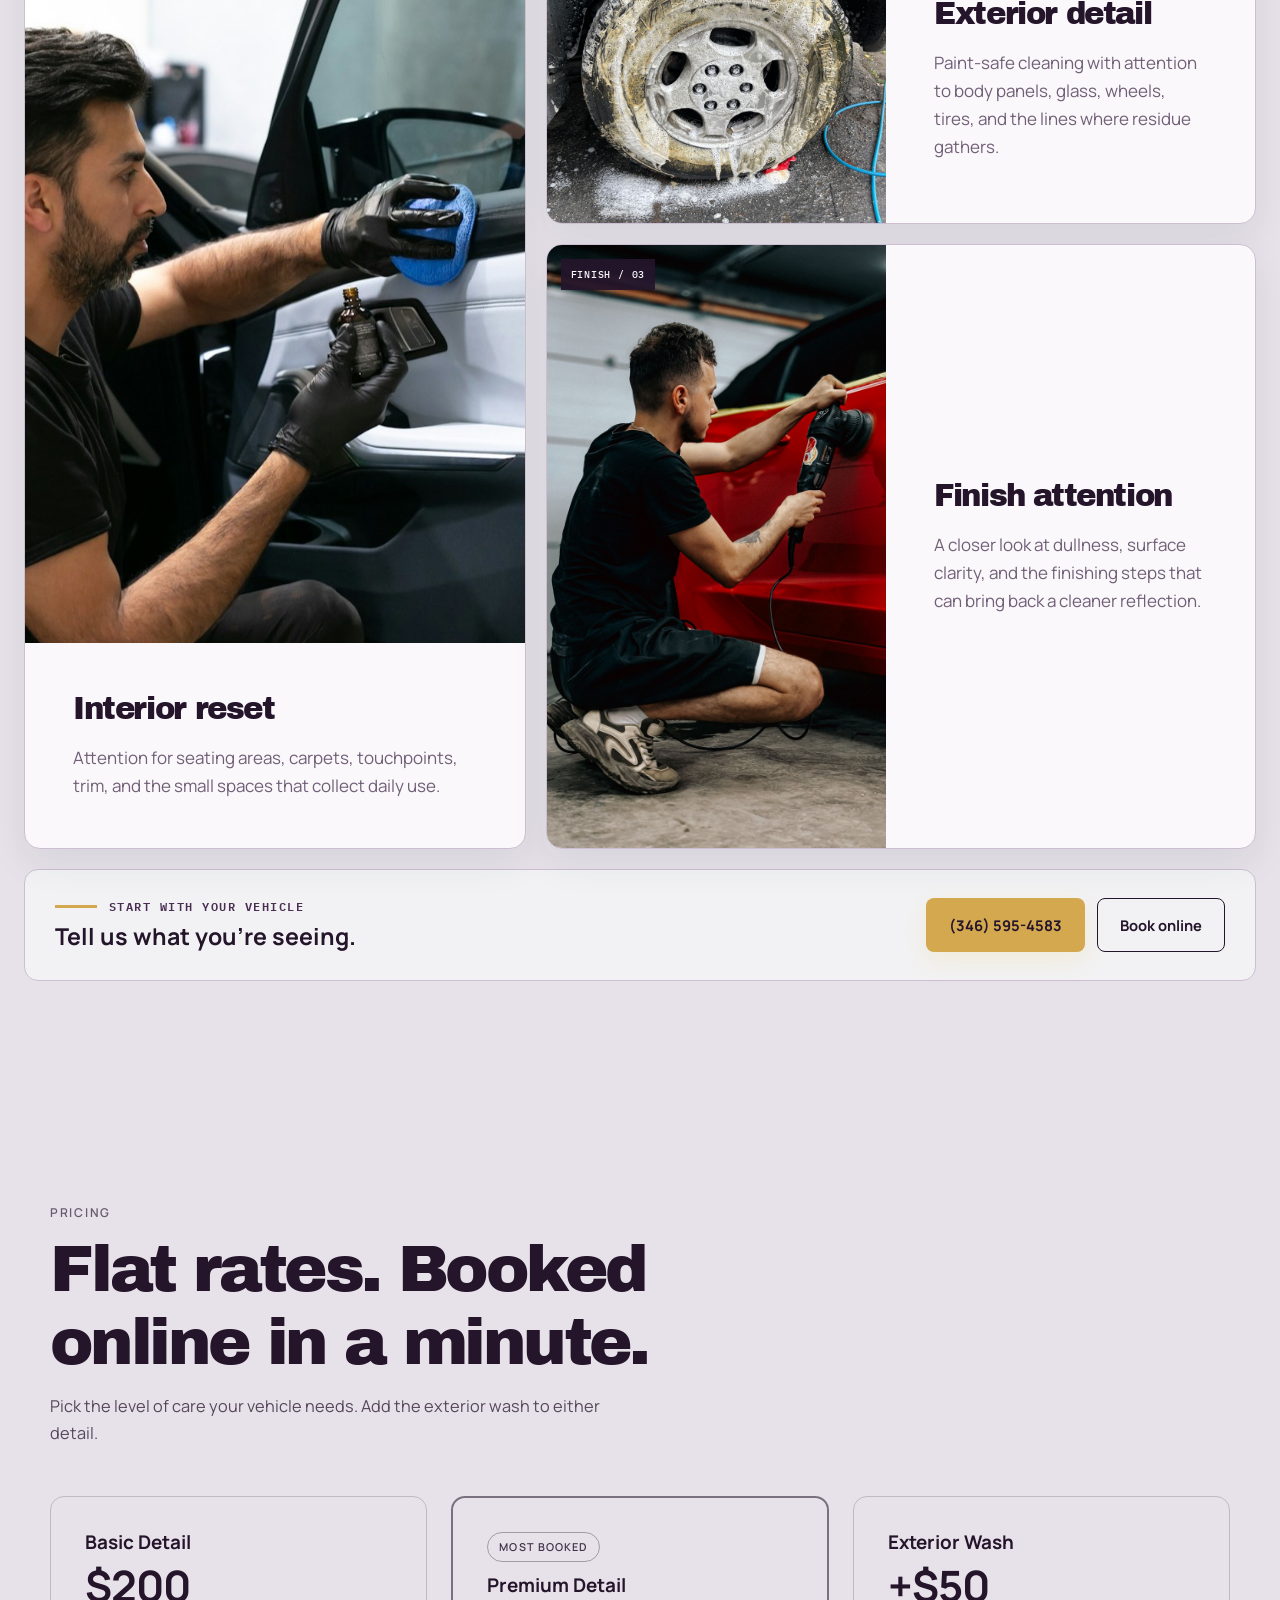
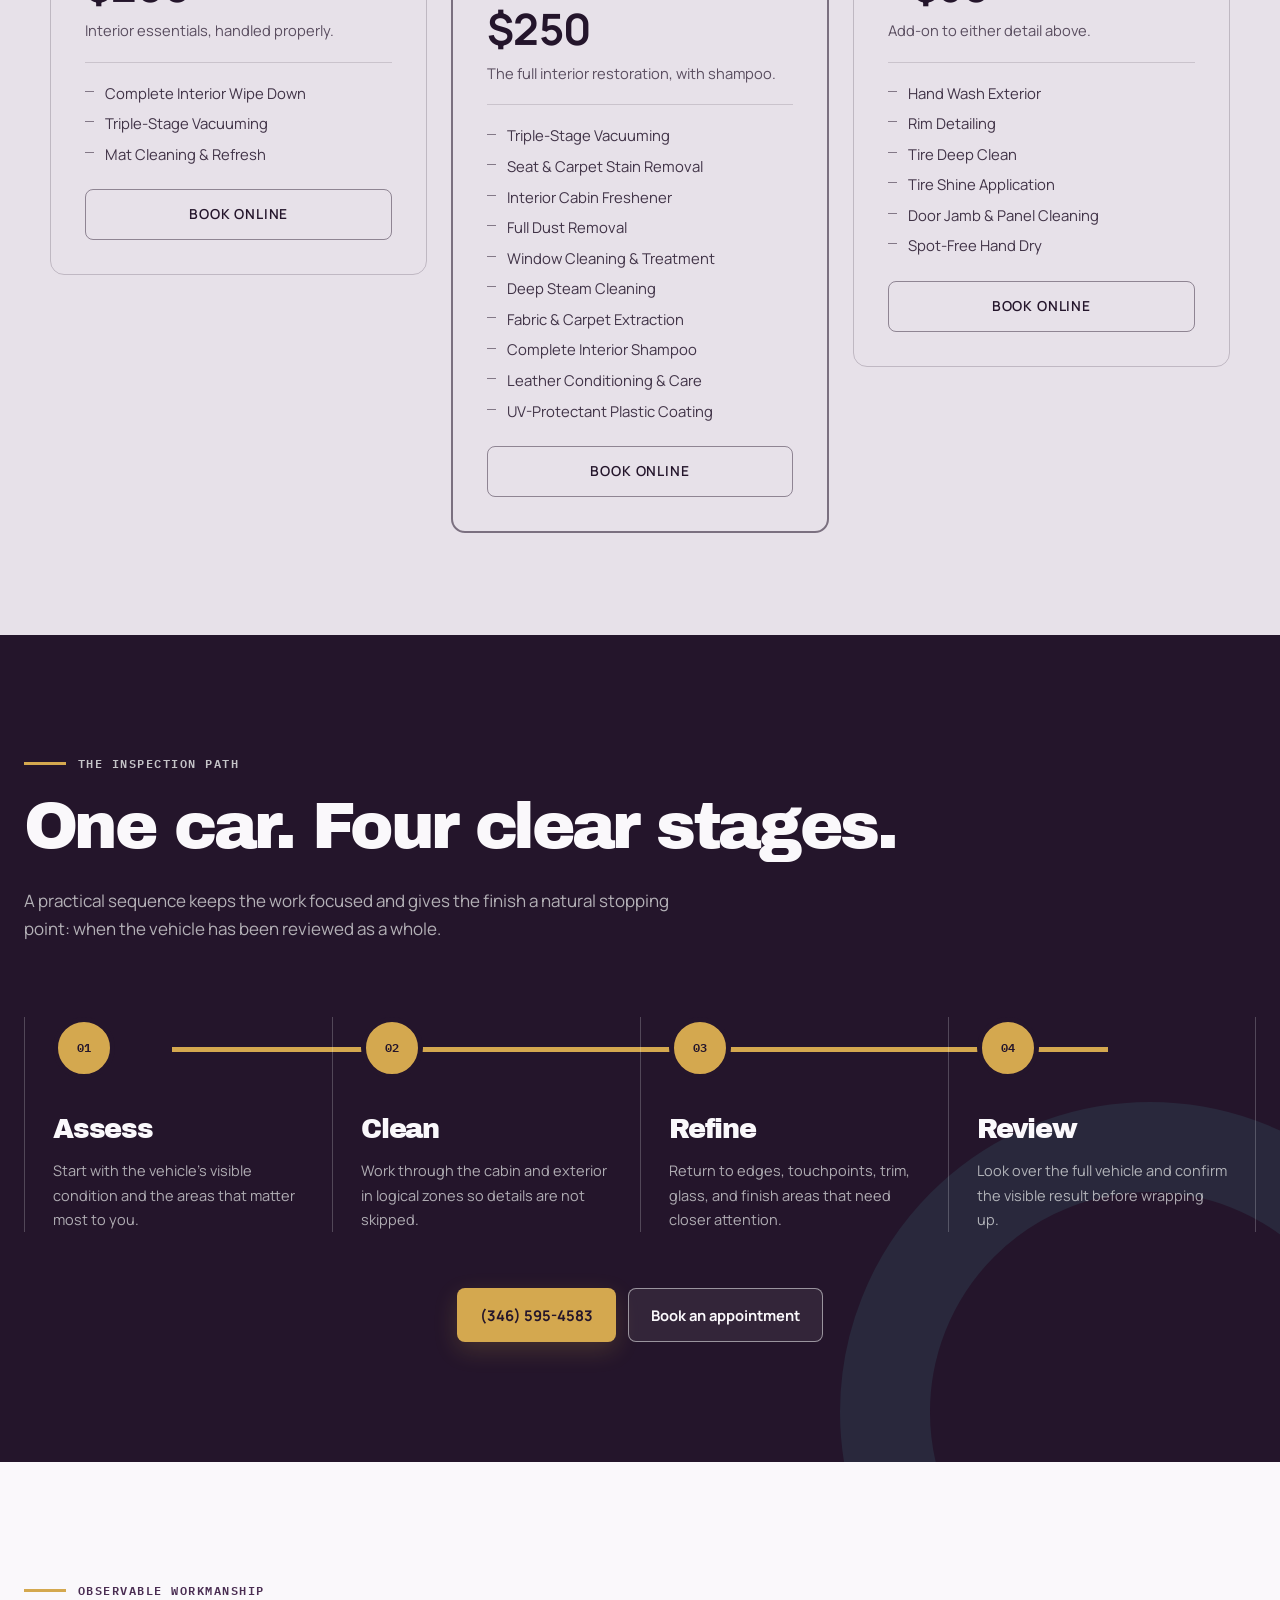
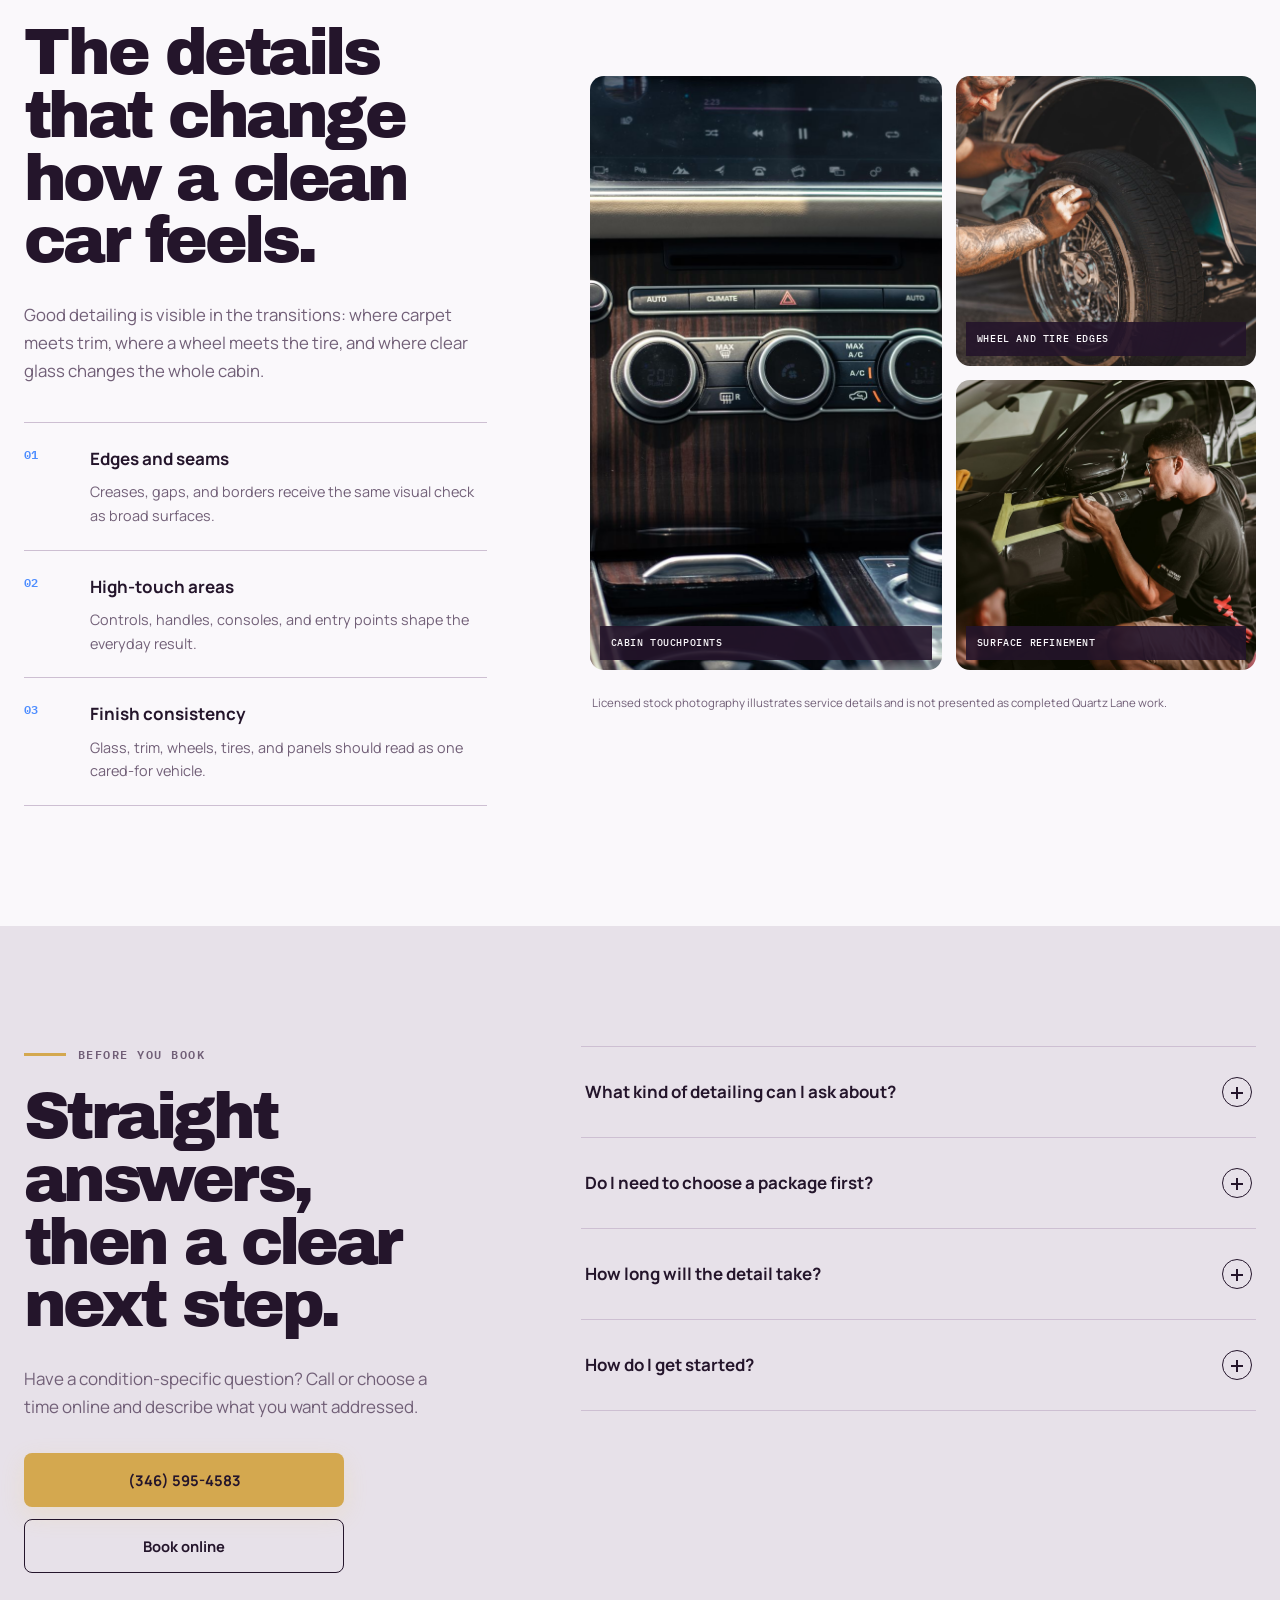
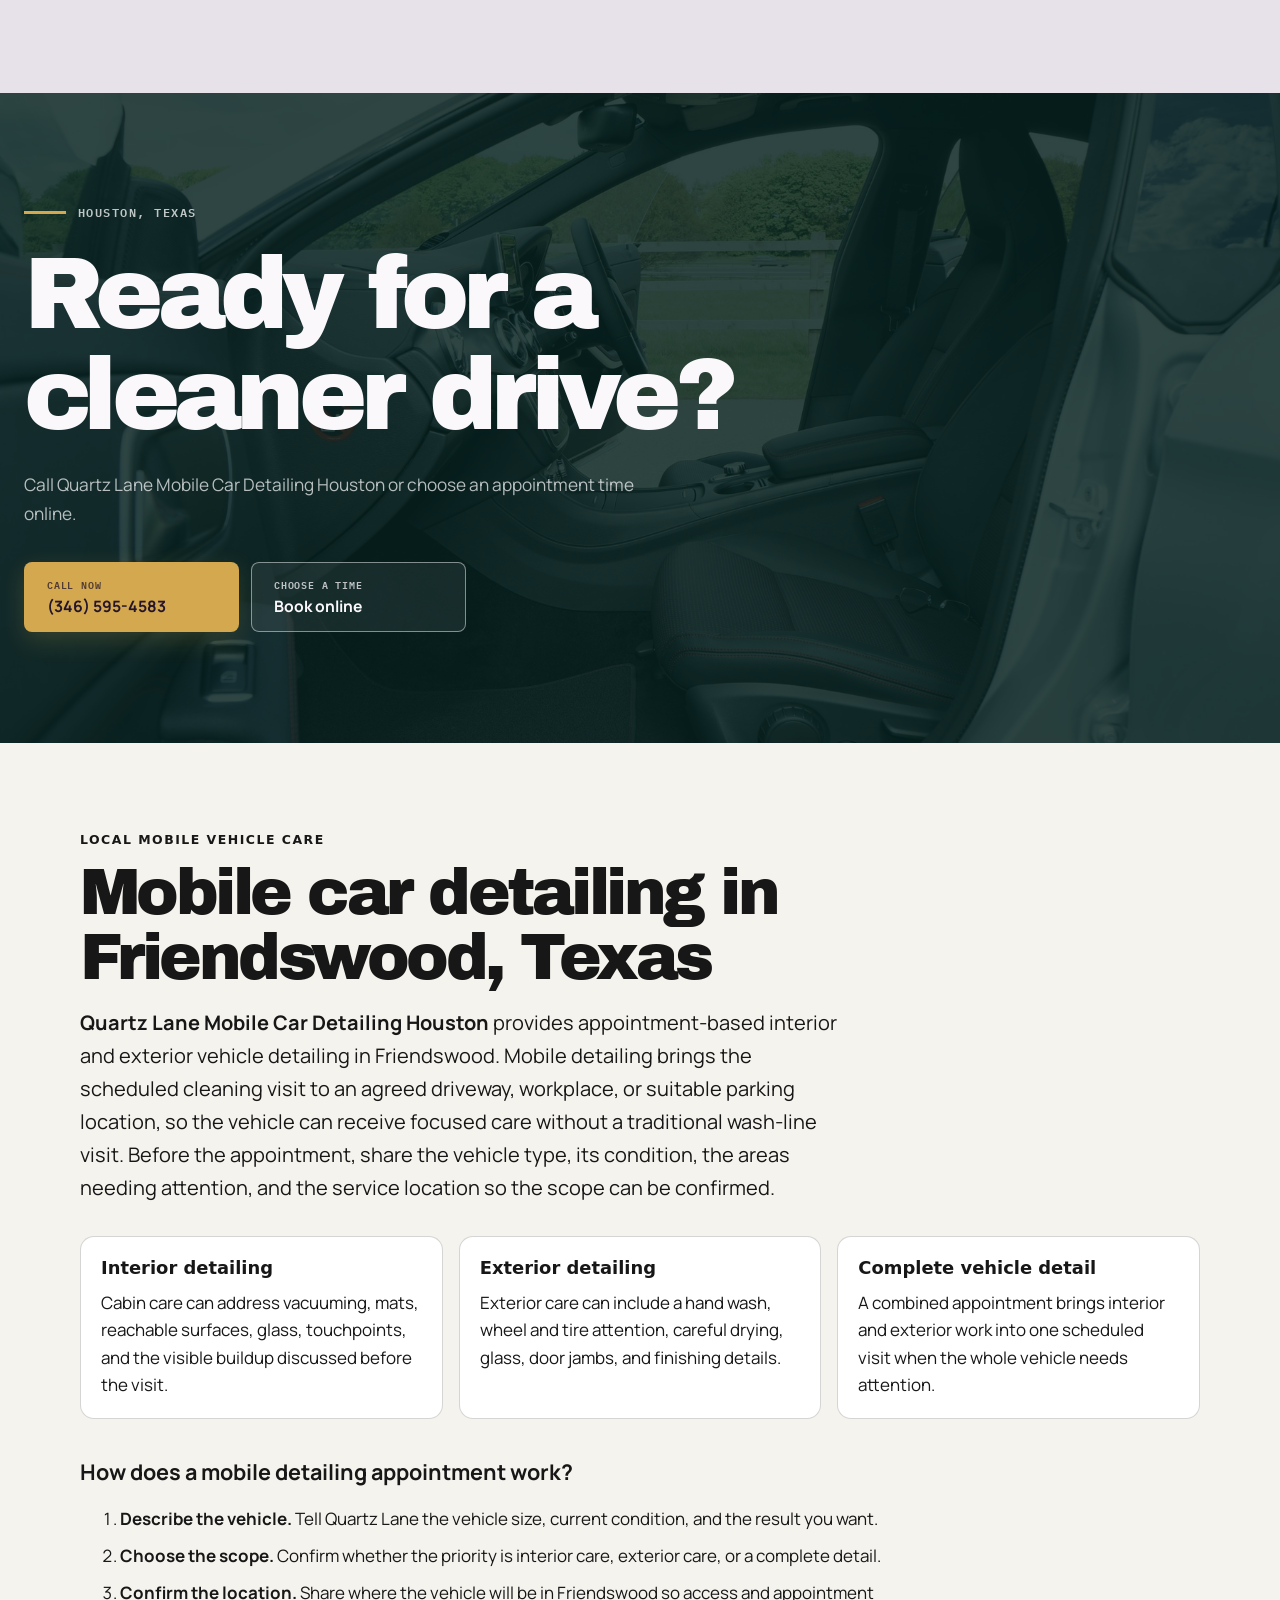
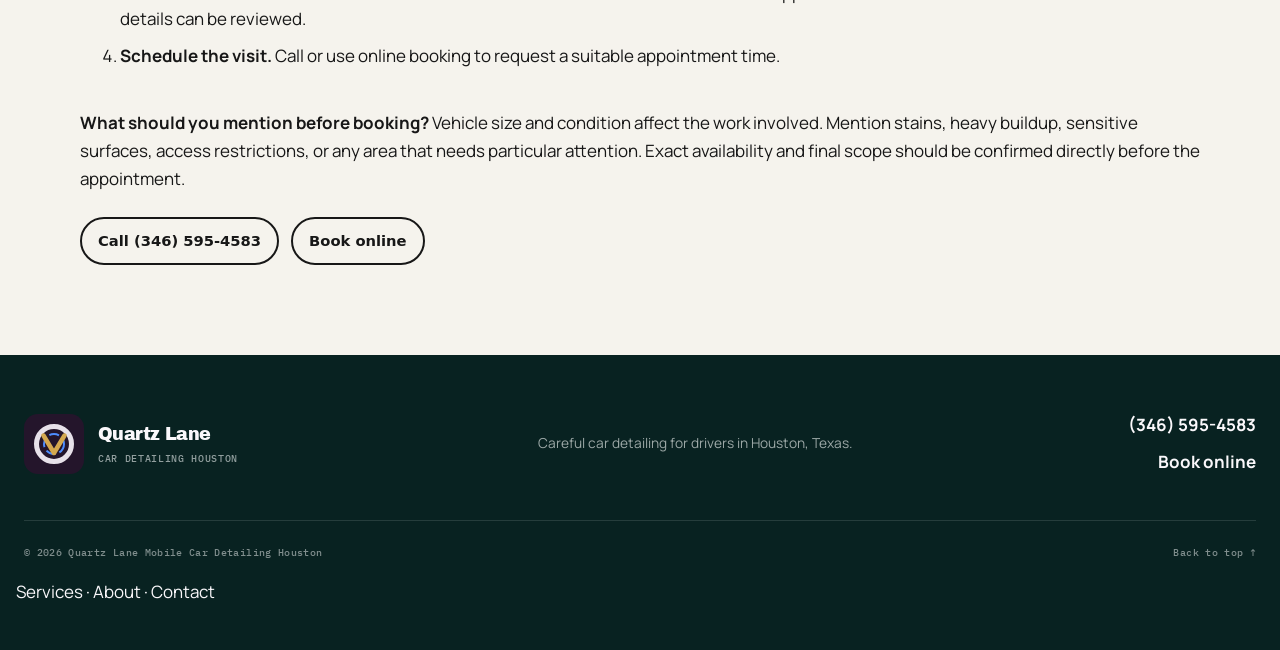
==== commit a17efe6a: "Sync live site and add Cloudflare Workers deploy config Co-Authored-By: Claude Opus 5.5 <noreply@ant" ====
--- a/index.html
+++ b/index.html
@@ -3,90 +3,166 @@
   <head>
     <meta charset="utf-8">
     <meta name="viewport" content="width=device-width, initial-scale=1">
-    <title>Quartz Lane Mobile Car Detailing Houston | Call or Book Online</title>
-    <meta name="description" content="Quartz Lane Mobile Car Detailing Houston offers careful interior, exterior, and finish-focused car detailing in Houston, Texas. Call or book online.">
+    <title>Mobile Car Detailing in Friendswood, TX | Quartz Lane</title>
     <meta name="theme-color" content="#24152b">
-    <meta name="robots" content="index,follow,max-image-preview:large">
     <link rel="canonical" href="https://quartzlane.shop/">
     <link rel="icon" href="assets/favicon.svg" type="image/svg+xml">
     <link rel="preload" href="assets/fonts/archivo-black.ttf" as="font" type="font/ttf" crossorigin>
     <link rel="preload" href="assets/hero-foam-car.jpg" as="image">
     <link rel="stylesheet" href="styles.css">
-    <meta property="og:type" content="website">
-    <meta property="og:title" content="Quartz Lane Mobile Car Detailing Houston">
-    <meta property="og:description" content="Careful car detailing for the cabin, body, and finish. Call or book online in Houston, Texas.">
-    <meta property="og:url" content="https://quartzlane.shop/">
-    <meta property="og:image" content="https://quartzlane.shop/assets/hero-foam-car.jpg">
-    <meta property="og:locale" content="en_US">
-    <meta name="twitter:card" content="summary_large_image">
     <script type="application/ld+json">
-      {
-        "@context": "https://schema.org",
-        "@type": "LocalBusiness",
-        "name": "Quartz Lane Mobile Car Detailing Houston",
-        "url": "https://quartzlane.shop/",
-        "telephone": "+1 346-595-4583",
-        "address": {
-          "@type": "PostalAddress",
-          "streetAddress": "405 Woodlawn Dr",
-          "addressLocality": "Friendswood",
-          "addressRegion": "TX",
-          "postalCode": "77546",
-          "addressCountry": "US"
-        },
-        "description": "Careful interior, exterior, and finish-focused car detailing for drivers in Houston, Texas.",
-        "areaServed": {
-          "@type": "City",
-          "name": "Houston, Texas"
-        },
-        "knowsAbout": [
-          "Car detailing",
-          "Interior car detailing",
-          "Exterior car detailing",
-          "Vehicle finish care"
-        ],
-        "priceRange": "$200-$250",
-        "makesOffer": [
-          {
-            "@type": "Offer",
-            "name": "Basic Detail",
-            "price": "200",
-            "priceCurrency": "USD",
-            "availability": "https://schema.org/InStock",
-            "itemOffered": {
-              "@type": "Service",
-              "name": "Basic Detail",
-              "description": "Interior essentials: complete interior wipe down, triple-stage vacuuming, and mat cleaning and refresh."
-            }
-          },
-          {
-            "@type": "Offer",
-            "name": "Premium Detail",
-            "price": "250",
-            "priceCurrency": "USD",
-            "availability": "https://schema.org/InStock",
-            "itemOffered": {
-              "@type": "Service",
-              "name": "Premium Detail",
-              "description": "The full interior restoration, including complete interior shampoo, deep steam cleaning, fabric and carpet extraction, and leather conditioning."
-            }
-          },
-          {
-            "@type": "Offer",
-            "name": "Exterior Wash",
-            "price": "50",
-            "priceCurrency": "USD",
-            "availability": "https://schema.org/InStock",
-            "itemOffered": {
-              "@type": "Service",
-              "name": "Exterior Wash",
-              "description": "Add-on exterior wash: hand wash, rim detailing, tire deep clean and shine, door jamb cleaning, and spot-free hand dry."
-            }
-          }
-        ]
+{
+  "@context": "https://schema.org",
+  "@type": "AutomotiveBusiness",
+  "name": "Quartz Lane Mobile Car Detailing Houston",
+  "url": "https://quartzlane.shop/",
+  "telephone": "+1 346-595-4583",
+  "address": {
+    "@type": "PostalAddress",
+    "streetAddress": "405 Woodlawn Dr",
+    "addressLocality": "Friendswood",
+    "addressRegion": "TX",
+    "postalCode": "77546",
+    "addressCountry": "US"
+  },
+  "description": "Careful interior, exterior, and finish-focused car detailing for drivers in Houston, Texas.",
+  "areaServed": {
+    "@type": "City",
+    "name": "Friendswood",
+    "containedInPlace": {
+      "@type": "State",
+      "name": "Texas"
+    }
+  },
+  "knowsAbout": [
+    "Car detailing",
+    "Interior car detailing",
+    "Exterior car detailing",
+    "Vehicle finish care"
+  ],
+  "priceRange": "$200-$250",
+  "makesOffer": [
+    {
+      "@type": "Offer",
+      "name": "Basic Detail",
+      "price": "200",
+      "priceCurrency": "USD",
+      "availability": "https://schema.org/InStock",
+      "itemOffered": {
+        "@type": "Service",
+        "name": "Basic Detail",
+        "description": "Interior essentials: complete interior wipe down, triple-stage vacuuming, and mat cleaning and refresh."
       }
+    },
+    {
+      "@type": "Offer",
+      "name": "Premium Detail",
+      "price": "250",
+      "priceCurrency": "USD",
+      "availability": "https://schema.org/InStock",
+      "itemOffered": {
+        "@type": "Service",
+        "name": "Premium Detail",
+        "description": "The full interior restoration, including complete interior shampoo, deep steam cleaning, fabric and carpet extraction, and leather conditioning."
+      }
+    },
+    {
+      "@type": "Offer",
+      "name": "Exterior Wash",
+      "price": "50",
+      "priceCurrency": "USD",
+      "availability": "https://schema.org/InStock",
+      "itemOffered": {
+        "@type": "Service",
+        "name": "Exterior Wash",
+        "description": "Add-on exterior wash: hand wash, rim detailing, tire deep clean and shine, door jamb cleaning, and spot-free hand dry."
+      }
+    }
+  ],
+  "@id": "https://quartzlane.shop/#business",
+  "geo": {
+    "@type": "GeoCoordinates",
+    "latitude": 29.528396206893,
+    "longitude": -95.205723978954
+  },
+  "image": "https://quartzlane.shop/assets/hero-foam-car.jpg",
+  "contactPoint": {
+    "@type": "ContactPoint",
+    "telephone": "+1 346-595-4583",
+    "contactType": "customer service",
+    "areaServed": "US-TX",
+    "availableLanguage": "English"
+  }
+}
     </script>
-  </head>
+<!-- SEO-GEO:START -->
+  <meta name="description" content="Mobile car detailing in Friendswood, TX from Quartz Lane, with interior cleaning, exterior hand washing, and complete details. Call or book online.">
+  <meta name="robots" content="index, follow, max-image-preview:large, max-snippet:-1, max-video-preview:-1">
+  <meta property="og:locale" content="en_US">
+  <meta property="og:type" content="website">
+  <meta property="og:site_name" content="Quartz Lane">
+  <meta property="og:title" content="Mobile Car Detailing in Friendswood, TX | Quartz Lane">
+  <meta property="og:description" content="Mobile car detailing in Friendswood, TX from Quartz Lane, with interior cleaning, exterior hand washing, and complete details. Call or book online.">
+  <meta property="og:url" content="https://quartzlane.shop/">
+  <meta property="og:image" content="https://quartzlane.shop/assets/hero-foam-car.jpg">
+  <meta name="twitter:image" content="https://quartzlane.shop/assets/hero-foam-car.jpg">
+  <meta name="twitter:card" content="summary_large_image">
+  <meta name="twitter:title" content="Mobile Car Detailing in Friendswood, TX | Quartz Lane">
+  <meta name="twitter:description" content="Mobile car detailing in Friendswood, TX from Quartz Lane, with interior cleaning, exterior hand washing, and complete details. Call or book online.">
+  <style id="seo-geo-styles">
+    .seo-local-intent { display:block; margin:0 0 .55rem; font:700 clamp(.78rem,1.1vw,.95rem)/1.2 system-ui,sans-serif; letter-spacing:.08em; text-transform:uppercase; }
+    .seo-geo-section { background:#f5f3ed; color:#171717; padding:clamp(3.5rem,7vw,6.5rem) clamp(1.25rem,5vw,5rem); }
+    .seo-geo-inner { width:min(1120px,100%); margin:0 auto; }
+    .seo-geo-kicker { margin:0 0 .75rem; font:700 .78rem/1.2 system-ui,sans-serif; letter-spacing:.12em; text-transform:uppercase; }
+    .seo-geo-section h2 { max-width:22ch; margin:0 0 1rem; color:inherit; font-size:clamp(2rem,5vw,4rem); line-height:1.02; }
+    .seo-geo-answer { max-width:760px; margin:0 0 2rem; font-size:clamp(1.05rem,2vw,1.25rem); line-height:1.65; }
+    .seo-geo-grid { display:grid; grid-template-columns:repeat(3,minmax(0,1fr)); gap:1rem; margin:2rem 0; }
+    .seo-geo-card { border:1px solid rgba(23,23,23,.18); border-radius:14px; padding:1.25rem; background:#fff; }
+    .seo-geo-card h3 { margin:0 0 .6rem; color:inherit; font:700 1.12rem/1.25 system-ui,sans-serif; }
+    .seo-geo-card p { margin:0; line-height:1.6; }
+    .seo-geo-steps { max-width:820px; margin:2.5rem 0; }
+    .seo-geo-steps li { margin:.65rem 0; line-height:1.55; }
+    .seo-geo-actions { display:flex; flex-wrap:wrap; gap:.75rem; margin-top:1.5rem; }
+    .seo-geo-action { display:inline-flex; align-items:center; min-height:48px; padding:.75rem 1rem; border:2px solid currentColor; border-radius:999px; color:inherit; font:700 .92rem/1 system-ui,sans-serif; text-decoration:none; }
+    @media (max-width:760px) { .seo-geo-grid { grid-template-columns:1fr; } }
+  </style>
+<!-- SEO-GEO:END -->
+  <script id="seo-geo-entity-schema" type="application/ld+json">
+{
+  "@context": "https://schema.org",
+  "@graph": [
+    {
+      "@type": "WebSite",
+      "@id": "https://quartzlane.shop/#website",
+      "url": "https://quartzlane.shop/",
+      "name": "Quartz Lane Mobile Car Detailing Houston",
+      "inLanguage": "en-US",
+      "publisher": {
+        "@id": "https://quartzlane.shop/#business"
+      }
+    },
+    {
+      "@type": "Service",
+      "@id": "https://quartzlane.shop/#mobile-car-detailing",
+      "name": "Mobile Car Detailing in Friendswood, Texas",
+      "serviceType": "Mobile car detailing",
+      "provider": {
+        "@id": "https://quartzlane.shop/#business"
+      },
+      "areaServed": {
+        "@type": "City",
+        "name": "Friendswood",
+        "containedInPlace": {
+          "@type": "State",
+          "name": "Texas"
+        }
+      },
+      "url": "https://quartzlane.shop/#services"
+    }
+  ]
+}
+  </script>
+<style id="SEO-NEXT-NAV-CSS">.seo-next-nav{display:flex;gap:.8rem;flex-wrap:wrap}.seo-next-footer-nav{padding:1rem}.seo-next-footer-nav a{color:inherit}</style></head>
   <body>
     <a class="skip-link" href="#main-content">Skip to content</a>
 
@@ -116,7 +192,7 @@
             <a class="button button-call button-small" href="tel:+13465954583" aria-label="Call Quartz Lane at (346) 595-4583">(346) 595-4583</a>
             <a class="button button-book button-small" href="https://cal.com/sumitdatta/auto-detail-service">Book online</a>
           </div>
-        </nav>
+        <!-- SEO-NEXT-NAV:START --><div class="seo-next-nav" aria-label="Expanded site pages"><a href="/services/">Services</a><a href="/about/">About</a><a href="/contact/">Contact</a></div><!-- SEO-NEXT-NAV:END --></nav>
       </div>
     </header>
 
@@ -125,7 +201,7 @@
         <div class="hero-grid shell">
           <div class="hero-copy">
             <p class="eyebrow light"><span></span> Houston, Texas · Car detailing</p>
-            <h1>A soft touch. <em>A sharper finish.</em></h1>
+            <h1><span class="seo-local-intent" data-seo-local-intent>Mobile Car Detailing in Friendswood, TX</span>A soft touch. <em>A sharper finish.</em></h1>
             <p class="hero-lede">Quartz Lane Mobile Car Detailing Houston focuses on the cabin, body, and finish—the parts you see, touch, and notice every time you drive.</p>
             <div class="action-pair hero-actions">
               <a class="button button-call" href="tel:+13465954583">
@@ -387,7 +463,47 @@
           </div>
         </div>
       </section>
-    </main>
+    <!-- SEO-GEO-LOCAL:START -->
+    <section class="seo-geo-section" id="local-detailing" aria-labelledby="local-detailing-title">
+      <div class="seo-geo-inner">
+        <p class="seo-geo-kicker">Local mobile vehicle care</p>
+        <h2 id="local-detailing-title">Mobile car detailing in Friendswood, Texas</h2>
+        <p class="seo-geo-answer"><strong>Quartz Lane Mobile Car Detailing Houston</strong> provides appointment-based interior and exterior vehicle detailing in Friendswood. Mobile detailing brings the scheduled cleaning visit to an agreed driveway, workplace, or suitable parking location, so the vehicle can receive focused care without a traditional wash-line visit. Before the appointment, share the vehicle type, its condition, the areas needing attention, and the service location so the scope can be confirmed.</p>
+
+        <div class="seo-geo-grid" aria-label="Available detailing options">
+          <article class="seo-geo-card">
+            <h3>Interior detailing</h3>
+            <p>Cabin care can address vacuuming, mats, reachable surfaces, glass, touchpoints, and the visible buildup discussed before the visit.</p>
+          </article>
+          <article class="seo-geo-card">
+            <h3>Exterior detailing</h3>
+            <p>Exterior care can include a hand wash, wheel and tire attention, careful drying, glass, door jambs, and finishing details.</p>
+          </article>
+          <article class="seo-geo-card">
+            <h3>Complete vehicle detail</h3>
+            <p>A combined appointment brings interior and exterior work into one scheduled visit when the whole vehicle needs attention.</p>
+          </article>
+        </div>
+
+        <div class="seo-geo-steps">
+          <h3>How does a mobile detailing appointment work?</h3>
+          <ol>
+            <li><strong>Describe the vehicle.</strong> Tell Quartz Lane the vehicle size, current condition, and the result you want.</li>
+            <li><strong>Choose the scope.</strong> Confirm whether the priority is interior care, exterior care, or a complete detail.</li>
+            <li><strong>Confirm the location.</strong> Share where the vehicle will be in Friendswood so access and appointment details can be reviewed.</li>
+            <li><strong>Schedule the visit.</strong> Call or use online booking to request a suitable appointment time.</li>
+          </ol>
+        </div>
+
+        <p><strong>What should you mention before booking?</strong> Vehicle size and condition affect the work involved. Mention stains, heavy buildup, sensitive surfaces, access restrictions, or any area that needs particular attention. Exact availability and final scope should be confirmed directly before the appointment.</p>
+        <div class="seo-geo-actions">
+          <a class="seo-geo-action" href="tel:+13465954583">Call (346) 595-4583</a>
+          <a class="seo-geo-action" href="https://cal.com/sumitdatta/auto-detail-service" target="_blank" rel="noopener">Book online</a>
+        </div>
+      </div>
+    </section>
+<!-- SEO-GEO-LOCAL:END -->
+  </main>
 
     <footer class="site-footer">
       <div class="shell footer-grid">
@@ -405,7 +521,7 @@
         <span>© <span data-year>2026</span> Quartz Lane Mobile Car Detailing Houston</span>
         <a href="#top">Back to top ↑</a>
       </div>
-    </footer>
+    <!-- SEO-NEXT-NAV:START --><nav class="seo-next-footer-nav" aria-label="Expanded footer navigation"><a href="/services/">Services</a> · <a href="/about/">About</a> · <a href="/contact/">Contact</a></nav><!-- SEO-NEXT-NAV:END --></footer>
 
     <div class="mobile-sticky" aria-label="Contact options">
       <a class="sticky-call" href="tel:+13465954583"><span>Call</span><strong>(346) 595-4583</strong></a>
